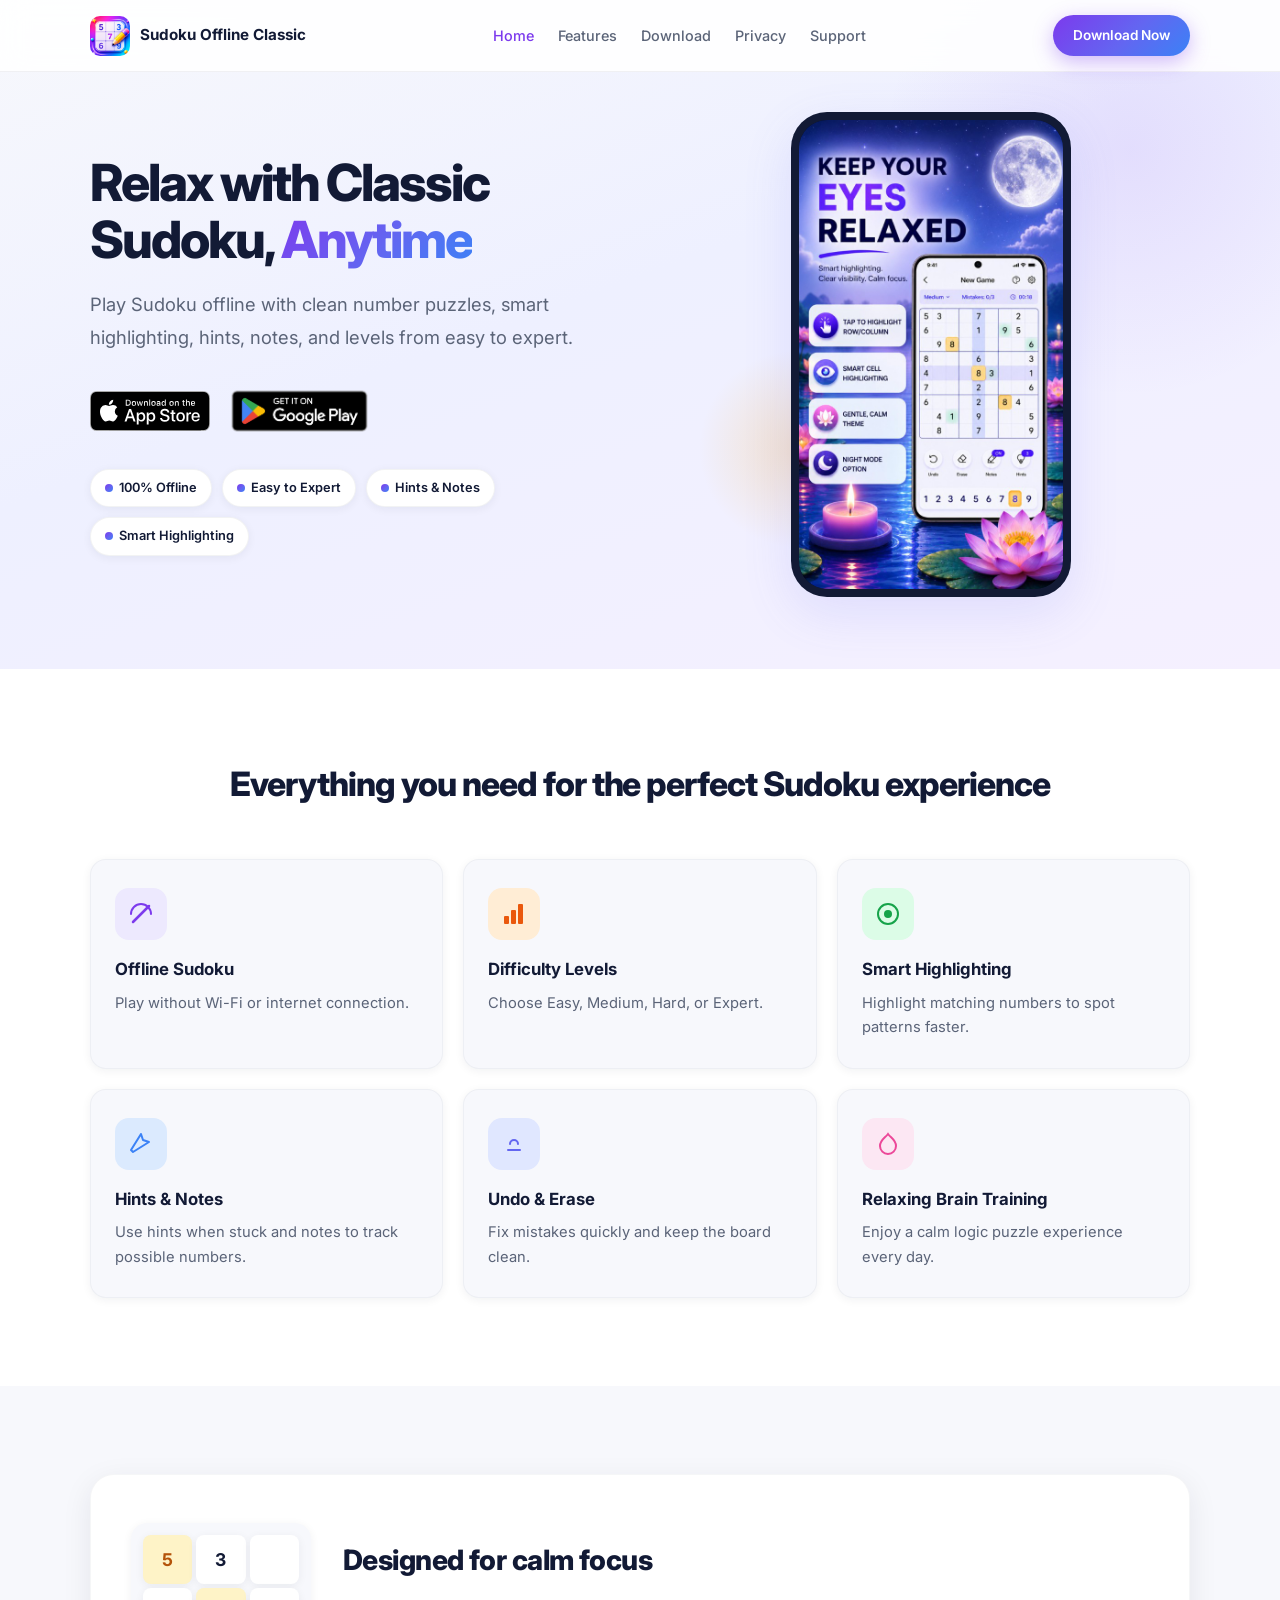
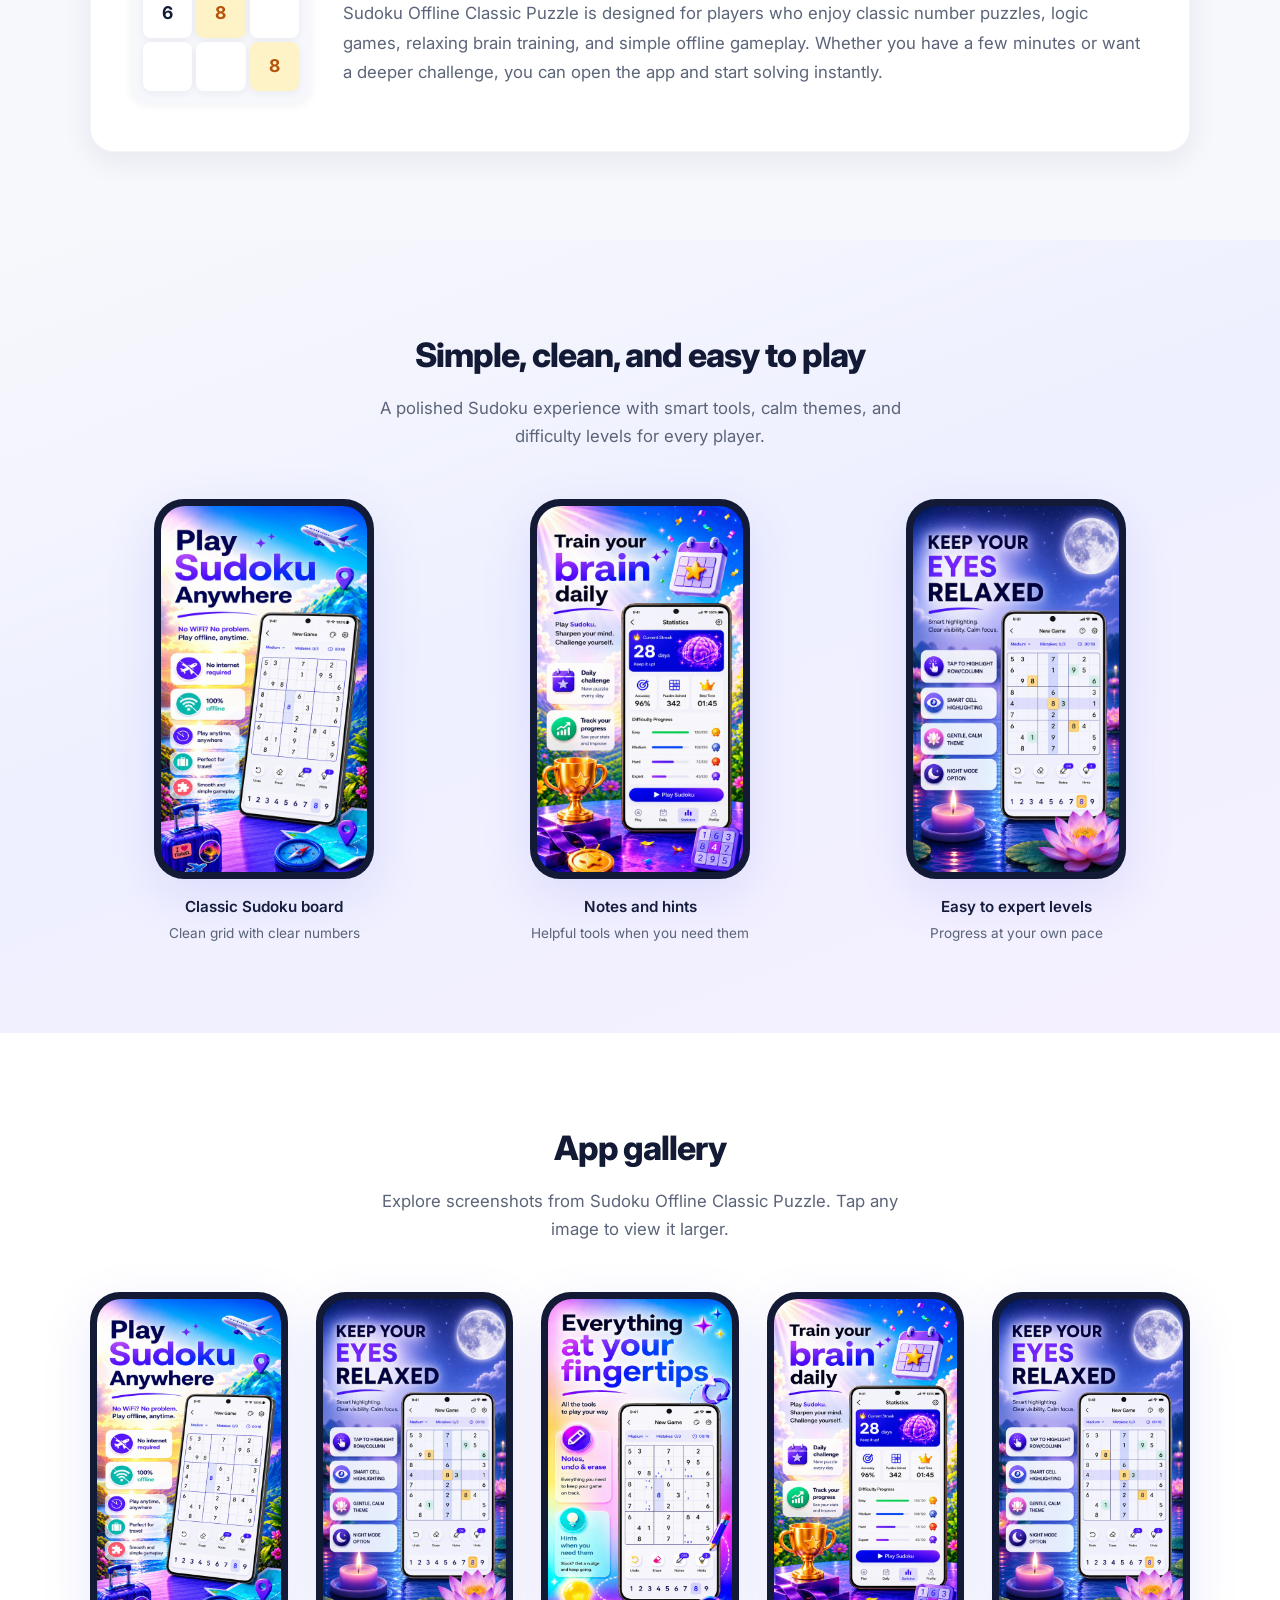
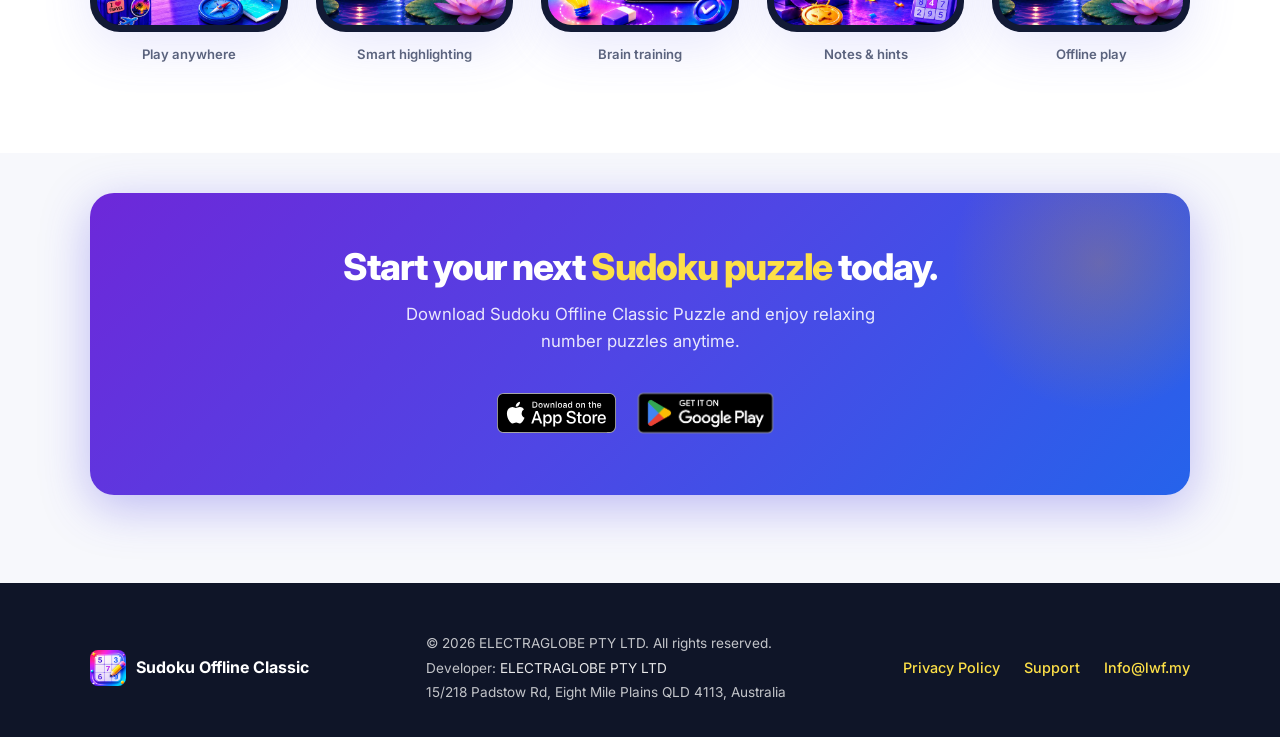
==== index.html @ 404bb479 "Use official store badges and fix screenshot mockup fit Co-authored-by: Cursor <cursoragent@cursor.c" ====
<!DOCTYPE html>
<html lang="en">
<head>
  <meta charset="UTF-8">
  <meta name="viewport" content="width=device-width, initial-scale=1.0">
  <title>Sudoku Offline Classic Puzzle - Play Sudoku Anytime</title>
  <meta name="description" content="Play Sudoku offline anywhere with classic number puzzles, smart highlighting, hints, notes, undo, erase, and difficulty levels from easy to expert.">
  <meta name="keywords" content="sudoku, sudoku offline, sudoku puzzle, classic sudoku, number puzzle, logic game, brain training, offline game, sudoku app">
  <meta name="author" content="ELECTRAGLOBE PTY LTD">
  <meta name="robots" content="index, follow">
  <link rel="canonical" href="https://sudoku-offline-game.pages.dev/">

  <meta property="og:type" content="website">
  <meta property="og:title" content="Sudoku Offline Classic Puzzle">
  <meta property="og:description" content="Play classic Sudoku offline anytime with smart highlighting, hints, notes, and easy to expert difficulty levels.">
  <meta property="og:url" content="https://sudoku-offline-game.pages.dev">
  <meta property="og:image" content="https://sudoku-offline-game.pages.dev/assets/og-image.png">
  <meta property="og:site_name" content="Sudoku Offline Classic Puzzle">

  <meta name="twitter:card" content="summary_large_image">
  <meta name="twitter:title" content="Sudoku Offline Classic Puzzle">
  <meta name="twitter:description" content="Play classic Sudoku offline anytime with smart highlighting, hints, notes, and easy to expert difficulty levels.">
  <meta name="twitter:image" content="https://sudoku-offline-game.pages.dev/assets/og-image.png">

  <link rel="icon" type="image/png" sizes="32x32" href="assets/favicon-32.png">
  <link rel="apple-touch-icon" href="assets/apple-touch-icon.png">
  <link rel="preconnect" href="https://fonts.googleapis.com">
  <link rel="preconnect" href="https://fonts.gstatic.com" crossorigin>
  <link href="https://fonts.googleapis.com/css2?family=Inter:wght@400;500;600;700;800&display=swap" rel="stylesheet">
  <link rel="stylesheet" href="styles.css">
</head>
<body>

  <header class="header" id="top">
    <div class="container header__inner">
      <a href="index.html" class="logo" aria-label="Sudoku Offline Classic Puzzle home">
        <img src="assets/logo.png" alt="Sudoku Offline Classic Puzzle logo" class="logo__img" width="40" height="40">
        <span class="logo__text">Sudoku Offline Classic</span>
      </a>

      <button class="nav-toggle" id="navToggle" aria-label="Toggle navigation" aria-expanded="false">
        <span></span><span></span><span></span>
      </button>

      <nav class="nav" id="mainNav" aria-label="Main navigation">
        <a href="index.html" class="nav__link nav__link--active">Home</a>
        <a href="#features" class="nav__link">Features</a>
        <a href="#download" class="nav__link">Download</a>
        <a href="privacy.html" class="nav__link">Privacy</a>
        <a href="support.html" class="nav__link">Support</a>
      </nav>

      <a href="#download" class="btn btn--gradient btn--sm header__cta">Download Now</a>
    </div>
  </header>

  <main>

    <section class="hero" aria-labelledby="hero-heading">
      <div class="container hero__grid">
        <div class="hero__content">
          <h1 id="hero-heading" class="hero__title">
            Relax with Classic Sudoku, <span class="gradient-text">Anytime</span>
          </h1>
          <p class="hero__subtitle">
            Play Sudoku offline with clean number puzzles, smart highlighting, hints, notes, and levels from easy to expert.
          </p>

          <div class="store-buttons">
            <a href="https://apps.apple.com/app/sudoku-puzzle-offline-classic/id6782259803" class="store-btn store-btn--apple" target="_blank" rel="noopener noreferrer" aria-label="Download on the App Store">
              <img src="assets/app-store-badge.svg" alt="Download on the App Store" width="120" height="40">
            </a>
            <a href="https://play.google.com/store/apps/details?id=com.sudoku.offline.puzzle&hl=en" class="store-btn store-btn--google" target="_blank" rel="noopener noreferrer" aria-label="Get it on Google Play">
              <img src="assets/google-play-badge.png" alt="Get it on Google Play" width="155" height="60">
            </a>
          </div>

          <div class="chips">
            <span class="chip"><span class="chip__dot"></span>100% Offline</span>
            <span class="chip"><span class="chip__dot"></span>Easy to Expert</span>
            <span class="chip"><span class="chip__dot"></span>Hints &amp; Notes</span>
            <span class="chip"><span class="chip__dot"></span>Smart Highlighting</span>
          </div>
        </div>

        <div class="hero__visual">
          <div class="hero__glow" aria-hidden="true"></div>
          <div class="phone-frame">
            <div class="phone-frame__screen">
              <img src="assets/screenshot-2.png" alt="Sudoku Offline Classic Puzzle gameplay with smart highlighting" width="280" height="607">
            </div>
          </div>
        </div>
      </div>
    </section>

    <section class="features" id="features" aria-labelledby="features-heading">
      <div class="container">
        <h2 id="features-heading" class="section-title">Everything you need for the perfect Sudoku experience</h2>

        <div class="features__grid">
          <article class="feature-card">
            <div class="feature-card__icon feature-card__icon--purple" aria-hidden="true">
              <svg width="28" height="28" viewBox="0 0 28 28" fill="none"><path d="M4 14c0-5.523 4.477-10 10-10s10 4.477 10 10" stroke="currentColor" stroke-width="2" stroke-linecap="round"/><line x1="6" y1="22" x2="22" y2="6" stroke="currentColor" stroke-width="2.5" stroke-linecap="round"/></svg>
            </div>
            <h3 class="feature-card__title">Offline Sudoku</h3>
            <p class="feature-card__text">Play without Wi-Fi or internet connection.</p>
          </article>

          <article class="feature-card">
            <div class="feature-card__icon feature-card__icon--orange" aria-hidden="true">
              <svg width="28" height="28" viewBox="0 0 28 28" fill="none"><rect x="4" y="16" width="5" height="8" rx="1" fill="currentColor"/><rect x="11" y="10" width="5" height="14" rx="1" fill="currentColor"/><rect x="18" y="4" width="5" height="20" rx="1" fill="currentColor"/></svg>
            </div>
            <h3 class="feature-card__title">Difficulty Levels</h3>
            <p class="feature-card__text">Choose Easy, Medium, Hard, or Expert.</p>
          </article>

          <article class="feature-card">
            <div class="feature-card__icon feature-card__icon--green" aria-hidden="true">
              <svg width="28" height="28" viewBox="0 0 28 28" fill="none"><circle cx="14" cy="14" r="10" stroke="currentColor" stroke-width="2"/><circle cx="14" cy="14" r="4" fill="currentColor"/></svg>
            </div>
            <h3 class="feature-card__title">Smart Highlighting</h3>
            <p class="feature-card__text">Highlight matching numbers to spot patterns faster.</p>
          </article>

          <article class="feature-card">
            <div class="feature-card__icon feature-card__icon--blue" aria-hidden="true">
              <svg width="28" height="28" viewBox="0 0 28 28" fill="none"><path d="M6 22l16-10-6-2-2-6-10 16z" stroke="currentColor" stroke-width="2" stroke-linejoin="round"/></svg>
            </div>
            <h3 class="feature-card__title">Hints &amp; Notes</h3>
            <p class="feature-card__text">Use hints when stuck and notes to track possible numbers.</p>
          </article>

          <article class="feature-card">
            <div class="feature-card__icon feature-card__icon--indigo" aria-hidden="true">
              <svg width="28" height="28" viewBox="0 0 28 28" fill="none"><path d="M10 14a4 4 0 018 0" stroke="currentColor" stroke-width="2" stroke-linecap="round"/><path d="M8 20h12" stroke="currentColor" stroke-width="2" stroke-linecap="round"/></svg>
            </div>
            <h3 class="feature-card__title">Undo &amp; Erase</h3>
            <p class="feature-card__text">Fix mistakes quickly and keep the board clean.</p>
          </article>

          <article class="feature-card">
            <div class="feature-card__icon feature-card__icon--pink" aria-hidden="true">
              <svg width="28" height="28" viewBox="0 0 28 28" fill="none"><path d="M14 4c-3 4-8 6-8 12a8 8 0 0016 0c0-6-5-8-8-12z" stroke="currentColor" stroke-width="2"/></svg>
            </div>
            <h3 class="feature-card__title">Relaxing Brain Training</h3>
            <p class="feature-card__text">Enjoy a calm logic puzzle experience every day.</p>
          </article>
        </div>
      </div>
    </section>

    <section class="experience" aria-labelledby="experience-heading">
      <div class="container">
        <div class="experience__card">
          <div class="experience__visual" aria-hidden="true">
            <div class="experience__board">
              <div class="mini-sudoku">
                <span class="hl">5</span><span>3</span><span></span>
                <span>6</span><span class="hl">8</span><span></span>
                <span></span><span></span><span class="hl">8</span>
              </div>
            </div>
          </div>
          <div>
            <h2 id="experience-heading" class="experience__title">Designed for calm focus</h2>
            <p class="experience__text">
              Sudoku Offline Classic Puzzle is designed for players who enjoy classic number puzzles, logic games, relaxing brain training, and simple offline gameplay. Whether you have a few minutes or want a deeper challenge, you can open the app and start solving instantly.
            </p>
          </div>
        </div>
      </div>
    </section>

    <section class="preview" id="preview" aria-labelledby="preview-heading">
      <div class="container">
        <h2 id="preview-heading" class="section-title">Simple, clean, and easy to play</h2>
        <p class="section-subtitle">A polished Sudoku experience with smart tools, calm themes, and difficulty levels for every player.</p>

        <div class="preview__grid">
          <div class="preview-item">
            <div class="phone-frame phone-frame--gallery">
              <div class="phone-frame__screen">
                <img src="assets/screenshot-1.png" alt="Classic Sudoku board gameplay" loading="lazy" width="240" height="520">
              </div>
            </div>
            <p class="preview-item__caption">Classic Sudoku board</p>
            <p class="preview-item__sub">Clean grid with clear numbers</p>
          </div>

          <div class="preview-item">
            <div class="phone-frame phone-frame--gallery">
              <div class="phone-frame__screen">
                <img src="assets/screenshot-4.png" alt="Notes and hints in Sudoku" loading="lazy" width="240" height="520">
              </div>
            </div>
            <p class="preview-item__caption">Notes and hints</p>
            <p class="preview-item__sub">Helpful tools when you need them</p>
          </div>

          <div class="preview-item">
            <div class="phone-frame phone-frame--gallery">
              <div class="phone-frame__screen">
                <img src="assets/screenshot-5.png" alt="Easy to expert difficulty levels" loading="lazy" width="240" height="520">
              </div>
            </div>
            <p class="preview-item__caption">Easy to expert levels</p>
            <p class="preview-item__sub">Progress at your own pace</p>
          </div>
        </div>
      </div>
    </section>

    <section class="gallery" id="gallery" aria-labelledby="gallery-heading">
      <div class="container">
        <h2 id="gallery-heading" class="section-title">App gallery</h2>
        <p class="section-subtitle">Explore screenshots from Sudoku Offline Classic Puzzle. Tap any image to view it larger.</p>

        <div class="gallery__grid">
          <figure class="gallery__item">
            <div class="phone-frame phone-frame--gallery" data-lightbox="assets/screenshot-1.png" data-alt="Play Sudoku anywhere offline" role="button" tabindex="0" aria-label="View screenshot: Play anywhere">
              <div class="phone-frame__screen">
                <img src="assets/screenshot-1.png" alt="Play Sudoku anywhere offline" loading="lazy" width="240" height="520">
              </div>
            </div>
            <figcaption>Play anywhere</figcaption>
          </figure>

          <figure class="gallery__item">
            <div class="phone-frame phone-frame--gallery" data-lightbox="assets/screenshot-2.png" data-alt="Smart highlighting for calm focus" role="button" tabindex="0" aria-label="View screenshot: Smart highlighting">
              <div class="phone-frame__screen">
                <img src="assets/screenshot-2.png" alt="Smart highlighting for calm focus" loading="lazy" width="240" height="520">
              </div>
            </div>
            <figcaption>Smart highlighting</figcaption>
          </figure>

          <figure class="gallery__item">
            <div class="phone-frame phone-frame--gallery" data-lightbox="assets/screenshot-3.png" data-alt="Train your brain daily" role="button" tabindex="0" aria-label="View screenshot: Brain training">
              <div class="phone-frame__screen">
                <img src="assets/screenshot-3.png" alt="Train your brain daily" loading="lazy" width="240" height="520">
              </div>
            </div>
            <figcaption>Brain training</figcaption>
          </figure>

          <figure class="gallery__item">
            <div class="phone-frame phone-frame--gallery" data-lightbox="assets/screenshot-4.png" data-alt="Notes, undo and hints" role="button" tabindex="0" aria-label="View screenshot: Notes and hints">
              <div class="phone-frame__screen">
                <img src="assets/screenshot-4.png" alt="Notes, undo and hints" loading="lazy" width="240" height="520">
              </div>
            </div>
            <figcaption>Notes &amp; hints</figcaption>
          </figure>

          <figure class="gallery__item">
            <div class="phone-frame phone-frame--gallery" data-lightbox="assets/screenshot-5.png" data-alt="Offline Sudoku gameplay" role="button" tabindex="0" aria-label="View screenshot: Offline play">
              <div class="phone-frame__screen">
                <img src="assets/screenshot-5.png" alt="Offline Sudoku gameplay" loading="lazy" width="240" height="520">
              </div>
            </div>
            <figcaption>Offline play</figcaption>
          </figure>
        </div>
      </div>
    </section>

    <section class="cta" id="download" aria-labelledby="cta-heading">
      <div class="container">
        <div class="cta__banner">
          <h2 id="cta-heading" class="cta__title">
            Start your next <span class="cta__highlight">Sudoku puzzle</span> today.
          </h2>
          <p class="cta__subtitle">Download Sudoku Offline Classic Puzzle and enjoy relaxing number puzzles anytime.</p>
          <div class="store-buttons store-buttons--center">
            <a href="https://apps.apple.com/app/sudoku-puzzle-offline-classic/id6782259803" class="store-btn store-btn--apple" target="_blank" rel="noopener noreferrer" aria-label="Download on the App Store">
              <img src="assets/app-store-badge.svg" alt="Download on the App Store" width="120" height="40">
            </a>
            <a href="https://play.google.com/store/apps/details?id=com.sudoku.offline.puzzle&hl=en" class="store-btn store-btn--google" target="_blank" rel="noopener noreferrer" aria-label="Get it on Google Play">
              <img src="assets/google-play-badge.png" alt="Get it on Google Play" width="155" height="60">
            </a>
          </div>
        </div>
      </div>
    </section>

  </main>

  <footer class="footer">
    <div class="container footer__inner">
      <div class="footer__brand">
        <img src="assets/logo.png" alt="" width="36" height="36">
        <span>Sudoku Offline Classic</span>
      </div>
      <div class="footer__info">
        <p>&copy; 2026 ELECTRAGLOBE PTY LTD. All rights reserved.</p>
        <p>Developer: <a href="https://electraglobe.com/" target="_blank" rel="noopener noreferrer">ELECTRAGLOBE PTY LTD</a></p>
        <p>15/218 Padstow Rd, Eight Mile Plains QLD 4113, Australia</p>
      </div>
      <div class="footer__links">
        <a href="privacy.html">Privacy Policy</a>
        <a href="support.html">Support</a>
        <a href="mailto:Info@lwf.my">Info@lwf.my</a>
      </div>
    </div>
  </footer>

  <div class="lightbox" id="lightbox" role="dialog" aria-modal="true" aria-label="Screenshot preview">
    <button class="lightbox__close" id="lightboxClose" aria-label="Close preview">&times;</button>
    <img class="lightbox__img" id="lightboxImg" src="" alt="">
  </div>

  <script src="script.js"></script>
</body>
</html>
---- styles.css ----
/* Sudoku Offline Classic — Official Website */

:root {
  --bg: #f7f8fc;
  --bg-soft: linear-gradient(160deg, #f7f8fc 0%, #eef0ff 45%, #f5f0ff 100%);
  --card: #ffffff;
  --text: #121a35;
  --text-muted: #5b6478;
  --purple: #7c3aed;
  --indigo: #6366f1;
  --blue: #3b82f6;
  --pink: #ec4899;
  --highlight: #f59e0b;
  --highlight-soft: #fef3c7;
  --gradient: linear-gradient(135deg, #7c3aed 0%, #6366f1 55%, #3b82f6 100%);
  --gradient-cta: linear-gradient(135deg, #6d28d9 0%, #4f46e5 50%, #2563eb 100%);
  --shadow-sm: 0 2px 10px rgba(18, 26, 53, 0.06);
  --shadow-md: 0 8px 30px rgba(18, 26, 53, 0.08);
  --shadow-lg: 0 16px 50px rgba(99, 102, 241, 0.14);
  --radius: 16px;
  --radius-lg: 24px;
  --header-h: 72px;
  --font: 'Inter', -apple-system, BlinkMacSystemFont, 'Segoe UI', Roboto, sans-serif;
  --ease: 0.25s ease;
}

*, *::before, *::after { box-sizing: border-box; margin: 0; padding: 0; }

html { scroll-behavior: smooth; -webkit-text-size-adjust: 100%; }

body {
  font-family: var(--font);
  font-size: 16px;
  line-height: 1.6;
  color: var(--text);
  background: var(--bg);
  overflow-x: hidden;
}

img { max-width: 100%; height: auto; display: block; }
a { color: inherit; text-decoration: none; }

.container {
  width: 100%;
  max-width: 1140px;
  margin: 0 auto;
  padding: 0 20px;
}

/* Utilities */
.gradient-text {
  background: var(--gradient);
  -webkit-background-clip: text;
  -webkit-text-fill-color: transparent;
  background-clip: text;
}

.section-title {
  font-size: clamp(1.5rem, 4vw, 2.1rem);
  font-weight: 800;
  text-align: center;
  letter-spacing: -0.03em;
  margin-bottom: 12px;
}

.section-subtitle {
  text-align: center;
  color: var(--text-muted);
  max-width: 560px;
  margin: 0 auto 48px;
  font-size: 1.05rem;
  line-height: 1.7;
}

/* Buttons */
.btn {
  display: inline-flex;
  align-items: center;
  justify-content: center;
  gap: 8px;
  font-family: var(--font);
  font-weight: 600;
  font-size: 0.95rem;
  border: none;
  border-radius: 50px;
  cursor: pointer;
  transition: transform var(--ease), box-shadow var(--ease), opacity var(--ease);
}

.btn--gradient {
  background: var(--gradient);
  color: #fff;
  padding: 14px 28px;
  box-shadow: 0 6px 20px rgba(124, 58, 237, 0.35);
}

.btn--gradient:hover {
  transform: translateY(-2px);
  box-shadow: 0 10px 28px rgba(124, 58, 237, 0.45);
}

.btn--outline {
  background: var(--card);
  color: var(--purple);
  padding: 14px 28px;
  border: 2px solid rgba(124, 58, 237, 0.2);
  box-shadow: var(--shadow-sm);
}

.btn--outline:hover {
  border-color: var(--purple);
  transform: translateY(-2px);
}

.btn--sm { padding: 10px 20px; font-size: 0.85rem; }

/* Store buttons */
.store-buttons {
  display: flex;
  flex-wrap: wrap;
  align-items: center;
  gap: 12px;
  margin-top: 28px;
}

.store-buttons--center { justify-content: center; }

.store-btn {
  display: inline-block;
  transition: transform var(--ease), opacity var(--ease);
  line-height: 0;
}

.store-btn:hover { transform: translateY(-2px); opacity: 0.92; }

.store-btn--apple img { height: 40px; width: auto; }
.store-btn--google img { height: 60px; width: auto; }

/* Header */
.header {
  position: fixed;
  top: 0; left: 0; right: 0;
  z-index: 200;
  height: var(--header-h);
  background: rgba(255, 255, 255, 0.88);
  backdrop-filter: blur(14px);
  -webkit-backdrop-filter: blur(14px);
  border-bottom: 1px solid rgba(18, 26, 53, 0.06);
  transition: box-shadow var(--ease);
}

.header--scrolled { box-shadow: var(--shadow-sm); }

.header__inner {
  display: flex;
  align-items: center;
  justify-content: space-between;
  height: 100%;
  gap: 16px;
}

.logo {
  display: flex;
  align-items: center;
  gap: 10px;
  font-weight: 700;
  font-size: 0.95rem;
  color: var(--text);
  flex-shrink: 0;
}

.logo__img {
  width: 40px;
  height: 40px;
  border-radius: 10px;
  object-fit: cover;
}

.logo__text { display: none; }

.nav-toggle {
  display: flex;
  flex-direction: column;
  justify-content: center;
  gap: 5px;
  width: 42px;
  height: 42px;
  background: none;
  border: none;
  cursor: pointer;
  padding: 8px;
  border-radius: 10px;
}

.nav-toggle:hover { background: rgba(124, 58, 237, 0.08); }

.nav-toggle span {
  display: block;
  width: 22px;
  height: 2px;
  background: var(--text);
  border-radius: 2px;
  transition: transform var(--ease), opacity var(--ease);
}

.nav-toggle[aria-expanded="true"] span:nth-child(1) { transform: translateY(7px) rotate(45deg); }
.nav-toggle[aria-expanded="true"] span:nth-child(2) { opacity: 0; }
.nav-toggle[aria-expanded="true"] span:nth-child(3) { transform: translateY(-7px) rotate(-45deg); }

.nav {
  display: none;
  align-items: center;
  gap: 24px;
}

.nav__link {
  font-size: 0.9rem;
  font-weight: 500;
  color: var(--text-muted);
  transition: color var(--ease);
}

.nav__link:hover,
.nav__link--active { color: var(--purple); }

.header__cta { display: none; }

.nav--open {
  display: flex;
  flex-direction: column;
  position: absolute;
  top: var(--header-h);
  left: 0; right: 0;
  background: var(--card);
  padding: 20px;
  gap: 14px;
  box-shadow: var(--shadow-md);
  border-bottom: 1px solid rgba(18, 26, 53, 0.06);
}

/* Hero */
.hero {
  padding: calc(var(--header-h) + 40px) 0 72px;
  background: var(--bg-soft);
  position: relative;
  overflow: hidden;
}

.hero::before {
  content: '';
  position: absolute;
  width: 500px;
  height: 500px;
  border-radius: 50%;
  background: radial-gradient(circle, rgba(124, 58, 237, 0.1) 0%, transparent 70%);
  top: -100px;
  right: -100px;
  pointer-events: none;
}

.hero__grid {
  display: grid;
  grid-template-columns: 1fr;
  gap: 48px;
  align-items: center;
  position: relative;
  z-index: 1;
}

.hero__title {
  font-size: clamp(2rem, 6vw, 3.2rem);
  font-weight: 800;
  line-height: 1.12;
  letter-spacing: -0.04em;
  margin-bottom: 20px;
}

.hero__subtitle {
  font-size: clamp(1rem, 2.5vw, 1.15rem);
  color: var(--text-muted);
  max-width: 500px;
  line-height: 1.75;
}

.chips {
  display: flex;
  flex-wrap: wrap;
  gap: 10px;
  margin-top: 28px;
}

.chip {
  display: inline-flex;
  align-items: center;
  gap: 6px;
  background: var(--card);
  padding: 8px 14px;
  border-radius: 50px;
  font-size: 0.8rem;
  font-weight: 600;
  color: var(--text);
  box-shadow: var(--shadow-sm);
  border: 1px solid rgba(18, 26, 53, 0.05);
}

.chip__dot {
  width: 8px;
  height: 8px;
  border-radius: 50%;
  background: var(--gradient);
}

/* Phone frame */
.hero__visual {
  display: flex;
  justify-content: center;
  position: relative;
}

.phone-frame {
  position: relative;
  width: min(280px, 78vw);
  background: #121a35;
  border-radius: 36px;
  padding: 8px;
  box-shadow: var(--shadow-lg), 0 0 0 1px rgba(255, 255, 255, 0.08);
}

.phone-frame__screen {
  border-radius: 28px;
  overflow: hidden;
  background: #0a0e1a;
  aspect-ratio: 9 / 16;
  display: flex;
  align-items: center;
  justify-content: center;
}

.phone-frame__screen img {
  width: 100%;
  height: 100%;
  object-fit: contain;
  object-position: center center;
  display: block;
}

.phone-frame--gallery {
  width: 100%;
  max-width: 220px;
  margin: 0 auto;
  padding: 7px;
  border-radius: 30px;
}

.phone-frame--gallery .phone-frame__screen {
  border-radius: 24px;
}

.hero__glow {
  position: absolute;
  width: 200px;
  height: 200px;
  border-radius: 50%;
  background: radial-gradient(circle, rgba(245, 158, 11, 0.2), transparent 70%);
  bottom: 10%;
  left: 5%;
  pointer-events: none;
}

/* Features */
.features {
  padding: 88px 0;
  background: var(--card);
}

.features__grid {
  display: grid;
  grid-template-columns: 1fr;
  gap: 20px;
  margin-top: 48px;
}

.feature-card {
  background: var(--bg);
  border-radius: var(--radius);
  padding: 28px 24px;
  box-shadow: var(--shadow-sm);
  border: 1px solid rgba(18, 26, 53, 0.04);
  transition: transform var(--ease), box-shadow var(--ease);
}

.feature-card:hover {
  transform: translateY(-4px);
  box-shadow: var(--shadow-md);
}

.feature-card__icon {
  width: 52px;
  height: 52px;
  border-radius: 14px;
  display: flex;
  align-items: center;
  justify-content: center;
  margin-bottom: 16px;
}

.feature-card__icon--purple { background: #ede9fe; color: var(--purple); }
.feature-card__icon--orange { background: #ffedd5; color: #ea580c; }
.feature-card__icon--green { background: #dcfce7; color: #16a34a; }
.feature-card__icon--blue { background: #dbeafe; color: var(--blue); }
.feature-card__icon--indigo { background: #e0e7ff; color: var(--indigo); }
.feature-card__icon--pink { background: #fce7f3; color: var(--pink); }

.feature-card__title {
  font-size: 1.05rem;
  font-weight: 700;
  margin-bottom: 8px;
}

.feature-card__text {
  font-size: 0.92rem;
  color: var(--text-muted);
  line-height: 1.65;
}

/* Experience */
.experience {
  padding: 88px 0;
}

.experience__card {
  display: grid;
  grid-template-columns: 1fr;
  gap: 32px;
  align-items: center;
  background: var(--card);
  border-radius: var(--radius-lg);
  padding: 36px 28px;
  box-shadow: var(--shadow-md);
  border: 1px solid rgba(18, 26, 53, 0.04);
}

.experience__visual {
  display: flex;
  justify-content: center;
}

.experience__board {
  width: 180px;
  padding: 12px;
  background: var(--bg);
  border-radius: var(--radius);
  box-shadow: var(--shadow-sm);
}

.mini-sudoku {
  display: grid;
  grid-template-columns: repeat(3, 1fr);
  gap: 4px;
}

.mini-sudoku span {
  aspect-ratio: 1;
  display: flex;
  align-items: center;
  justify-content: center;
  background: var(--card);
  border-radius: 8px;
  font-weight: 700;
  font-size: 1.1rem;
  box-shadow: var(--shadow-sm);
}

.mini-sudoku span.hl {
  background: var(--highlight-soft);
  color: #b45309;
}

.experience__title {
  font-size: clamp(1.3rem, 3.5vw, 1.75rem);
  font-weight: 800;
  margin-bottom: 16px;
  letter-spacing: -0.02em;
}

.experience__text {
  color: var(--text-muted);
  font-size: 1.05rem;
  line-height: 1.75;
}

/* Preview */
.preview {
  padding: 88px 0;
  background: var(--bg-soft);
}

.preview__grid {
  display: grid;
  grid-template-columns: 1fr;
  gap: 28px;
}

.preview-item {
  text-align: center;
}

.preview-item__caption {
  margin-top: 16px;
  font-weight: 600;
  font-size: 0.95rem;
  color: var(--text);
}

.preview-item__sub {
  font-size: 0.85rem;
  color: var(--text-muted);
  margin-top: 4px;
}

/* Gallery */
.gallery {
  padding: 88px 0;
  background: var(--card);
}

.gallery__grid {
  display: grid;
  grid-template-columns: repeat(2, 1fr);
  gap: 20px;
}

.gallery__item {
  cursor: pointer;
  transition: transform var(--ease);
}

.gallery__item:hover { transform: translateY(-4px); }

.gallery__item figcaption {
  margin-top: 12px;
  font-size: 0.82rem;
  font-weight: 600;
  color: var(--text-muted);
  text-align: center;
}

/* CTA */
.cta {
  padding: 40px 0 88px;
}

.cta__banner {
  background: var(--gradient-cta);
  border-radius: var(--radius-lg);
  padding: 52px 28px;
  text-align: center;
  position: relative;
  overflow: hidden;
  box-shadow: 0 12px 48px rgba(79, 70, 229, 0.35);
}

.cta__banner::before {
  content: '';
  position: absolute;
  width: 300px;
  height: 300px;
  border-radius: 50%;
  background: radial-gradient(circle, rgba(245, 158, 11, 0.25), transparent 70%);
  top: -80px;
  right: -60px;
  pointer-events: none;
}

.cta__title {
  font-size: clamp(1.5rem, 4.5vw, 2.3rem);
  font-weight: 800;
  color: #fff;
  letter-spacing: -0.03em;
  line-height: 1.2;
  position: relative;
}

.cta__highlight { color: #fde047; }

.cta__subtitle {
  color: rgba(255, 255, 255, 0.88);
  font-size: 1.05rem;
  margin-top: 12px;
  max-width: 480px;
  margin-left: auto;
  margin-right: auto;
  position: relative;
}

/* Footer */
.footer {
  background: #0f1528;
  color: rgba(255, 255, 255, 0.75);
  padding: 48px 0 32px;
}

.footer__inner {
  display: flex;
  flex-direction: column;
  gap: 28px;
  text-align: center;
}

.footer__brand {
  display: flex;
  align-items: center;
  justify-content: center;
  gap: 10px;
  font-weight: 700;
  color: #fff;
}

.footer__brand img {
  width: 36px;
  height: 36px;
  border-radius: 8px;
  object-fit: cover;
}

.footer__info p { font-size: 0.85rem; line-height: 1.8; }

.footer__info a {
  color: rgba(255, 255, 255, 0.9);
  transition: color var(--ease);
}

.footer__info a:hover { color: #fde047; }

.footer__links {
  display: flex;
  flex-wrap: wrap;
  justify-content: center;
  gap: 16px 24px;
}

.footer__links a {
  color: #fde047;
  font-size: 0.9rem;
  font-weight: 500;
  transition: opacity var(--ease);
}

.footer__links a:hover { opacity: 0.8; }

/* Subpages */
.page-hero {
  padding: calc(var(--header-h) + 48px) 0 40px;
  background: var(--bg-soft);
  text-align: center;
}

.page-hero__title {
  font-size: clamp(1.8rem, 5vw, 2.5rem);
  font-weight: 800;
  letter-spacing: -0.03em;
  margin-bottom: 8px;
}

.page-hero__meta {
  color: var(--text-muted);
  font-size: 0.95rem;
}

.page-content {
  padding: 48px 0 88px;
}

.content-card {
  background: var(--card);
  border-radius: var(--radius-lg);
  padding: 36px 28px;
  box-shadow: var(--shadow-md);
  border: 1px solid rgba(18, 26, 53, 0.04);
  max-width: 800px;
  margin: 0 auto;
}

.content-card h2 {
  font-size: 1.2rem;
  font-weight: 700;
  margin: 32px 0 12px;
  color: var(--text);
}

.content-card h2:first-child { margin-top: 0; }

.content-card p,
.content-card li {
  color: var(--text-muted);
  font-size: 0.95rem;
  line-height: 1.75;
  margin-bottom: 12px;
}

.content-card ul {
  padding-left: 20px;
  margin-bottom: 16px;
}

.content-card a { color: var(--purple); font-weight: 500; }
.content-card a:hover { text-decoration: underline; }

/* Support page */
.support-grid {
  display: grid;
  grid-template-columns: 1fr;
  gap: 20px;
  margin: 32px 0;
}

.support-topic {
  background: var(--bg);
  border-radius: var(--radius);
  padding: 20px;
  border: 1px solid rgba(18, 26, 53, 0.05);
}

.support-topic h3 {
  font-size: 1rem;
  font-weight: 700;
  margin-bottom: 6px;
}

.support-topic p {
  font-size: 0.9rem;
  color: var(--text-muted);
  margin: 0;
}

.support-actions {
  display: flex;
  flex-wrap: wrap;
  gap: 12px;
  justify-content: center;
  margin-top: 32px;
}

/* Lightbox */
.lightbox {
  display: none;
  position: fixed;
  inset: 0;
  z-index: 500;
  background: rgba(15, 21, 40, 0.92);
  align-items: center;
  justify-content: center;
  padding: 20px;
}

.lightbox--open { display: flex; }

.lightbox__img {
  max-height: 90vh;
  max-width: 100%;
  border-radius: var(--radius);
  box-shadow: var(--shadow-lg);
}

.lightbox__close {
  position: absolute;
  top: 20px;
  right: 20px;
  width: 44px;
  height: 44px;
  border: none;
  border-radius: 50%;
  background: rgba(255, 255, 255, 0.15);
  color: #fff;
  font-size: 1.5rem;
  cursor: pointer;
  display: flex;
  align-items: center;
  justify-content: center;
}

.lightbox__close:hover { background: rgba(255, 255, 255, 0.25); }

/* Responsive */
@media (min-width: 600px) {
  .logo__text { display: inline; }
  .features__grid { grid-template-columns: repeat(2, 1fr); }
  .preview__grid { grid-template-columns: repeat(3, 1fr); }
  .experience__card { grid-template-columns: auto 1fr; padding: 48px 40px; }
  .support-grid { grid-template-columns: repeat(2, 1fr); }
  .footer__inner {
    flex-direction: row;
    justify-content: space-between;
    align-items: center;
    text-align: left;
  }
  .footer__brand { justify-content: flex-start; }
}

@media (min-width: 900px) {
  .nav-toggle { display: none; }
  .nav { display: flex; }
  .header__cta { display: inline-flex; }
  .hero__grid { grid-template-columns: 1fr 1fr; gap: 64px; }
  .features__grid { grid-template-columns: repeat(3, 1fr); }
  .gallery__grid { grid-template-columns: repeat(3, 1fr); gap: 28px; }
  .content-card { padding: 48px 56px; }
}

@media (min-width: 1100px) {
  .gallery__grid { grid-template-columns: repeat(5, 1fr); }
}
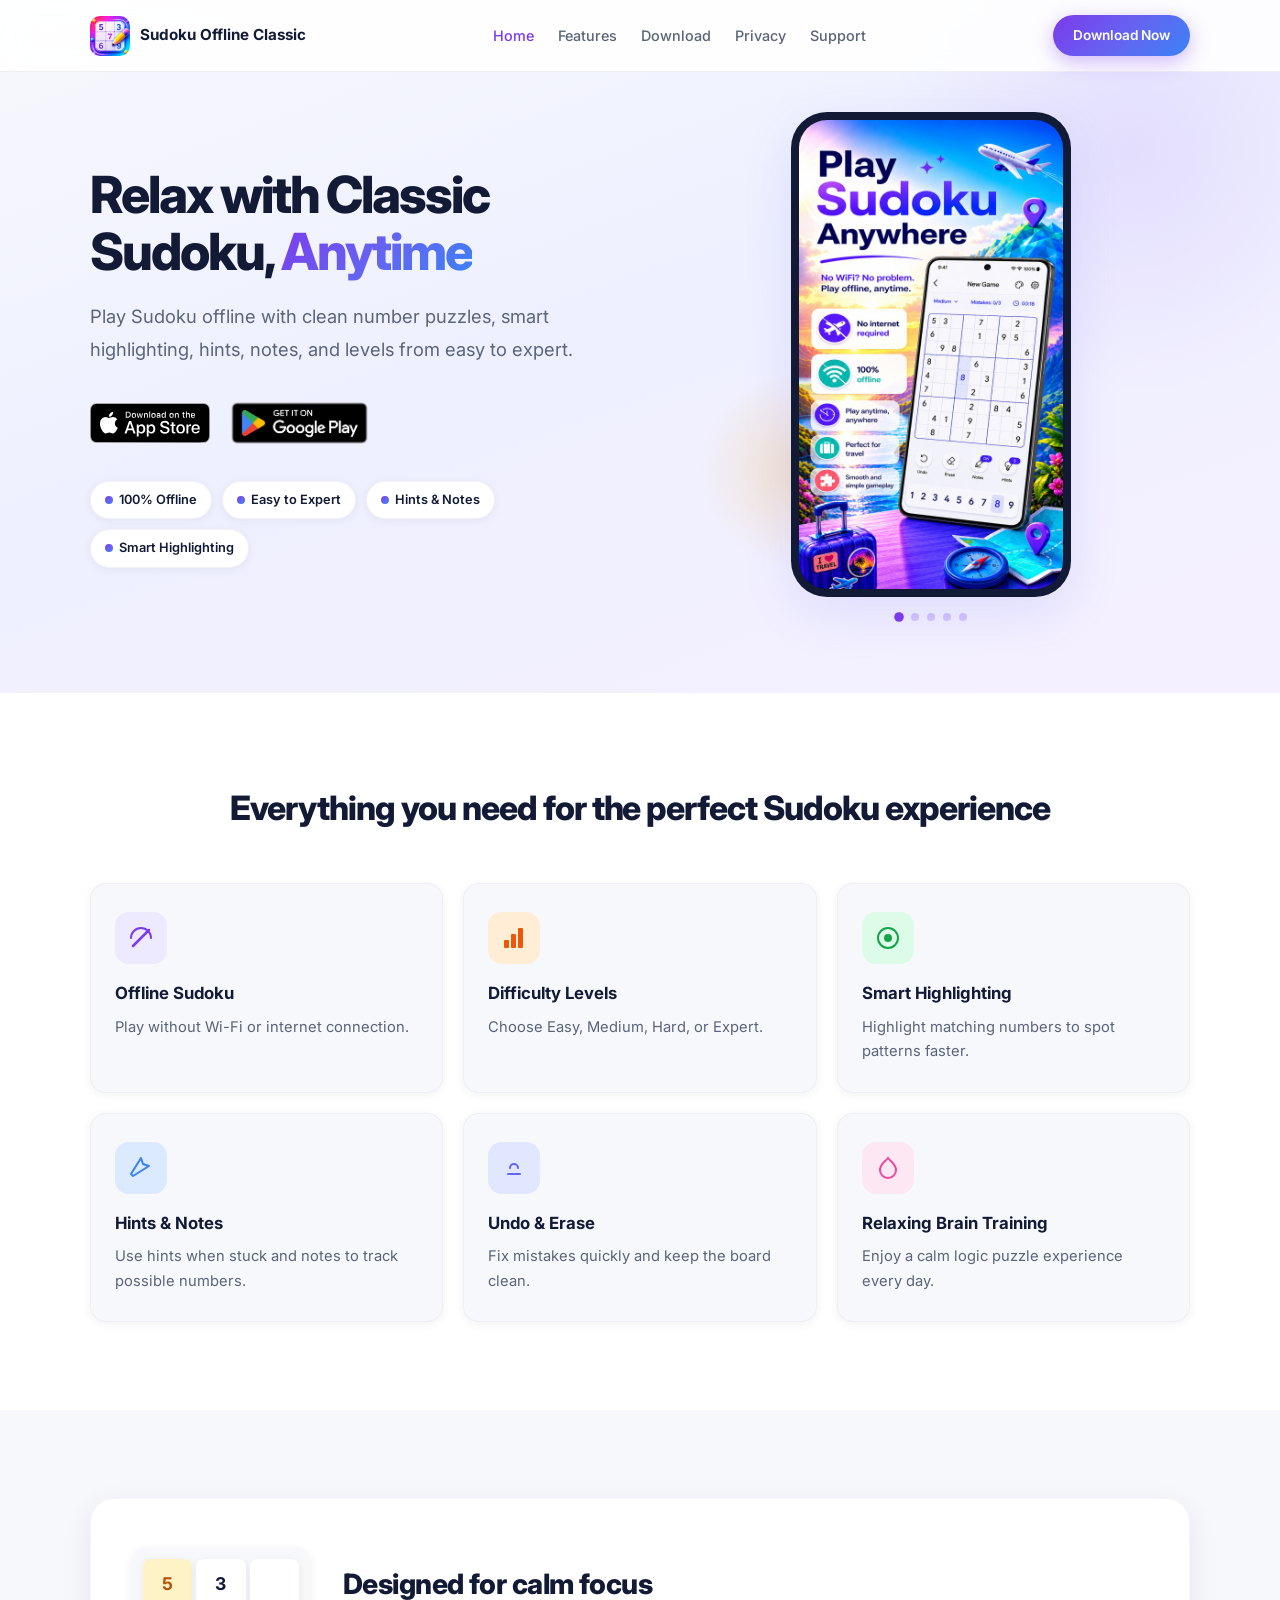
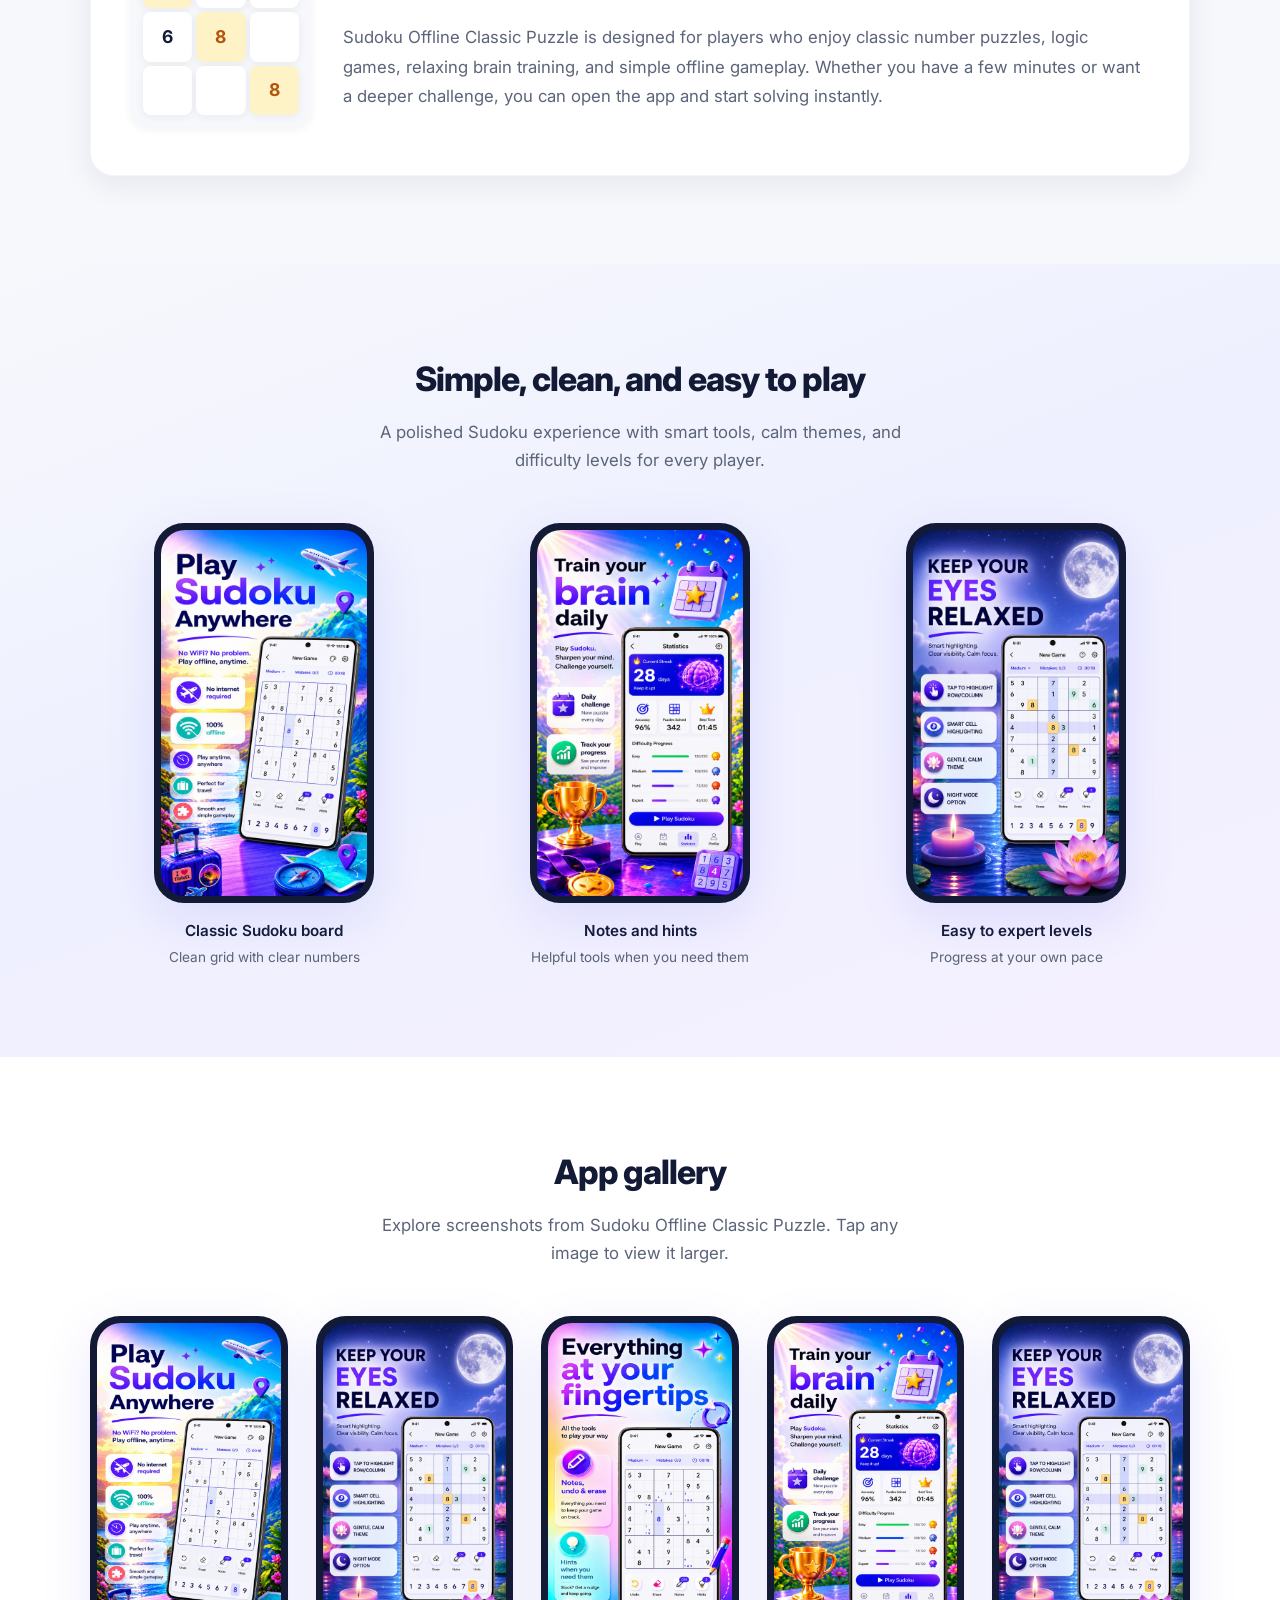
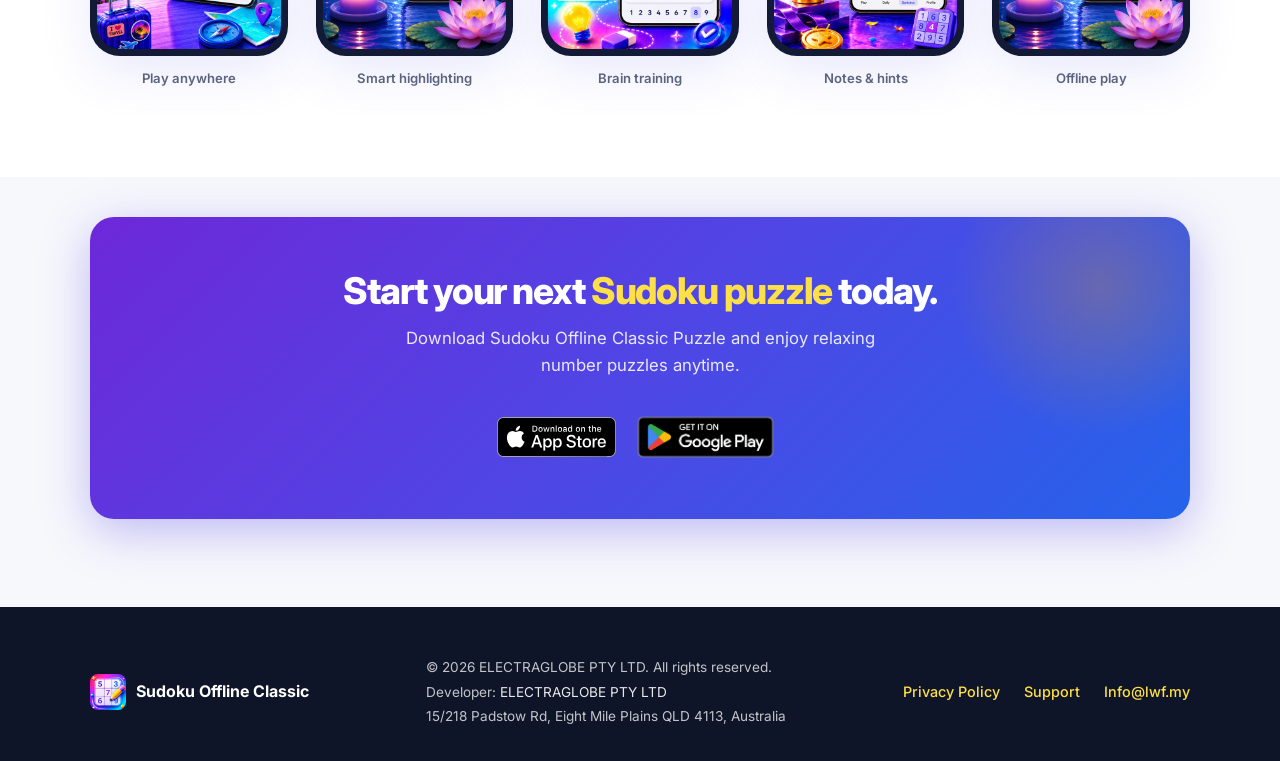
==== commit 3a674b02: "Add auto-swiping screenshot carousel to homepage hero Co-authored-by: Cursor <cursoragent@cursor.com" ====
--- a/index.html
+++ b/index.html
@@ -85,9 +85,32 @@
 
         <div class="hero__visual">
           <div class="hero__glow" aria-hidden="true"></div>
-          <div class="phone-frame">
-            <div class="phone-frame__screen">
-              <img src="assets/screenshot-2.png" alt="Sudoku Offline Classic Puzzle gameplay with smart highlighting" width="280" height="607">
+          <div class="hero-carousel" id="heroCarousel" aria-label="App screenshots">
+            <div class="phone-frame">
+              <div class="phone-frame__screen phone-frame__screen--carousel">
+                <div class="hero-carousel__slide is-active">
+                  <img src="assets/screenshot-1.png" alt="Play Sudoku anywhere offline" width="280" height="498">
+                </div>
+                <div class="hero-carousel__slide">
+                  <img src="assets/screenshot-2.png" alt="Smart highlighting for calm focus" width="280" height="498">
+                </div>
+                <div class="hero-carousel__slide">
+                  <img src="assets/screenshot-3.png" alt="Train your brain daily" width="280" height="498">
+                </div>
+                <div class="hero-carousel__slide">
+                  <img src="assets/screenshot-4.png" alt="Notes, undo and hints" width="280" height="498">
+                </div>
+                <div class="hero-carousel__slide">
+                  <img src="assets/screenshot-5.png" alt="Offline Sudoku gameplay" width="280" height="498">
+                </div>
+              </div>
+            </div>
+            <div class="hero-carousel__dots" role="tablist" aria-label="Screenshot navigation">
+              <button type="button" class="hero-carousel__dot is-active" aria-label="Screenshot 1" aria-selected="true"></button>
+              <button type="button" class="hero-carousel__dot" aria-label="Screenshot 2" aria-selected="false"></button>
+              <button type="button" class="hero-carousel__dot" aria-label="Screenshot 3" aria-selected="false"></button>
+              <button type="button" class="hero-carousel__dot" aria-label="Screenshot 4" aria-selected="false"></button>
+              <button type="button" class="hero-carousel__dot" aria-label="Screenshot 5" aria-selected="false"></button>
             </div>
           </div>
         </div>
--- a/styles.css
+++ b/styles.css
@@ -356,6 +356,71 @@
   border-radius: 24px;
 }
 
+/* Hero screenshot carousel */
+.hero-carousel {
+  display: flex;
+  flex-direction: column;
+  align-items: center;
+  gap: 16px;
+}
+
+.phone-frame__screen--carousel {
+  position: relative;
+}
+
+.hero-carousel__slide {
+  position: absolute;
+  inset: 0;
+  opacity: 0;
+  transition: opacity 0.7s ease-in-out;
+  pointer-events: none;
+}
+
+.hero-carousel__slide.is-active {
+  opacity: 1;
+  pointer-events: auto;
+}
+
+.hero-carousel__slide img {
+  width: 100%;
+  height: 100%;
+  object-fit: contain;
+  object-position: center center;
+  display: block;
+}
+
+.hero-carousel__dots {
+  display: flex;
+  gap: 8px;
+  justify-content: center;
+}
+
+.hero-carousel__dot {
+  width: 8px;
+  height: 8px;
+  border: none;
+  border-radius: 50%;
+  padding: 0;
+  background: rgba(124, 58, 237, 0.25);
+  cursor: pointer;
+  transition: transform var(--ease), background var(--ease);
+}
+
+.hero-carousel__dot.is-active {
+  background: var(--purple);
+  transform: scale(1.2);
+}
+
+.hero-carousel__dot:hover {
+  background: var(--purple-light);
+}
+
+@media (prefers-reduced-motion: reduce) {
+  .hero-carousel__slide {
+    transition: none;
+  }
+}
+
 .hero__glow {
   position: absolute;
   width: 200px;
@@ -810,3 +875,159 @@
 @media (min-width: 1100px) {
   .gallery__grid { grid-template-columns: repeat(5, 1fr); }
 }
+
+/* ============================================
+   Smart download page (Instagram / social link)
+   ============================================ */
+
+.download-page {
+  min-height: 100vh;
+  background: var(--bg-soft);
+}
+
+.download {
+  min-height: 100vh;
+  display: flex;
+  flex-direction: column;
+  align-items: center;
+  justify-content: center;
+  padding: 32px 20px;
+}
+
+.download__card {
+  width: 100%;
+  max-width: 420px;
+  background: var(--card);
+  border-radius: var(--radius-lg);
+  padding: 40px 28px 32px;
+  text-align: center;
+  box-shadow: var(--shadow-lg);
+  border: 1px solid rgba(18, 26, 53, 0.05);
+}
+
+.download__logo {
+  width: 96px;
+  height: 96px;
+  border-radius: 22px;
+  margin: 0 auto 20px;
+  object-fit: cover;
+  box-shadow: var(--shadow-md);
+}
+
+.download__title {
+  font-size: 1.35rem;
+  font-weight: 800;
+  letter-spacing: -0.03em;
+  margin-bottom: 8px;
+  line-height: 1.25;
+}
+
+.download__tagline {
+  color: var(--text-muted);
+  font-size: 0.95rem;
+  line-height: 1.6;
+  margin-bottom: 24px;
+}
+
+.download__status {
+  min-height: 48px;
+  display: flex;
+  flex-direction: column;
+  align-items: center;
+  justify-content: center;
+  gap: 10px;
+  margin-bottom: 8px;
+}
+
+.download__status-text {
+  font-size: 0.9rem;
+  font-weight: 600;
+  color: var(--purple);
+}
+
+.download__spinner {
+  width: 28px;
+  height: 28px;
+  border: 3px solid rgba(124, 58, 237, 0.15);
+  border-top-color: var(--purple);
+  border-radius: 50%;
+  animation: spin 0.8s linear infinite;
+}
+
+@keyframes spin {
+  to { transform: rotate(360deg); }
+}
+
+.download__stores {
+  display: flex;
+  flex-direction: column;
+  align-items: center;
+  gap: 16px;
+  margin: 20px 0;
+}
+
+.download__store-link {
+  display: flex;
+  flex-direction: column;
+  align-items: center;
+  gap: 8px;
+  padding: 14px 20px;
+  border-radius: var(--radius);
+  background: var(--bg);
+  border: 1px solid rgba(18, 26, 53, 0.06);
+  width: 100%;
+  max-width: 280px;
+  transition: transform var(--ease), box-shadow var(--ease), border-color var(--ease);
+}
+
+.download__store-link:hover {
+  transform: translateY(-2px);
+  box-shadow: var(--shadow-md);
+  border-color: rgba(124, 58, 237, 0.2);
+}
+
+.download__store-link span {
+  font-size: 0.8rem;
+  font-weight: 600;
+  color: var(--text-muted);
+}
+
+.download__store-link--apple img { height: 44px; width: auto; }
+.download__store-link--google img { height: 58px; width: auto; }
+
+.download__hint {
+  font-size: 0.82rem;
+  color: var(--text-muted);
+  line-height: 1.5;
+  margin-top: 4px;
+}
+
+.download__home {
+  display: inline-block;
+  margin-top: 20px;
+  font-size: 0.88rem;
+  font-weight: 600;
+  color: var(--purple);
+  transition: opacity var(--ease);
+}
+
+.download__home:hover { opacity: 0.75; }
+
+.download__footer {
+  margin-top: 24px;
+  font-size: 0.78rem;
+  color: var(--text-muted);
+}
+
+@media (min-width: 480px) {
+  .download__stores {
+    flex-direction: row;
+    justify-content: center;
+    flex-wrap: wrap;
+  }
+
+  .download__store-link {
+    width: auto;
+    min-width: 200px;
+  }
+}
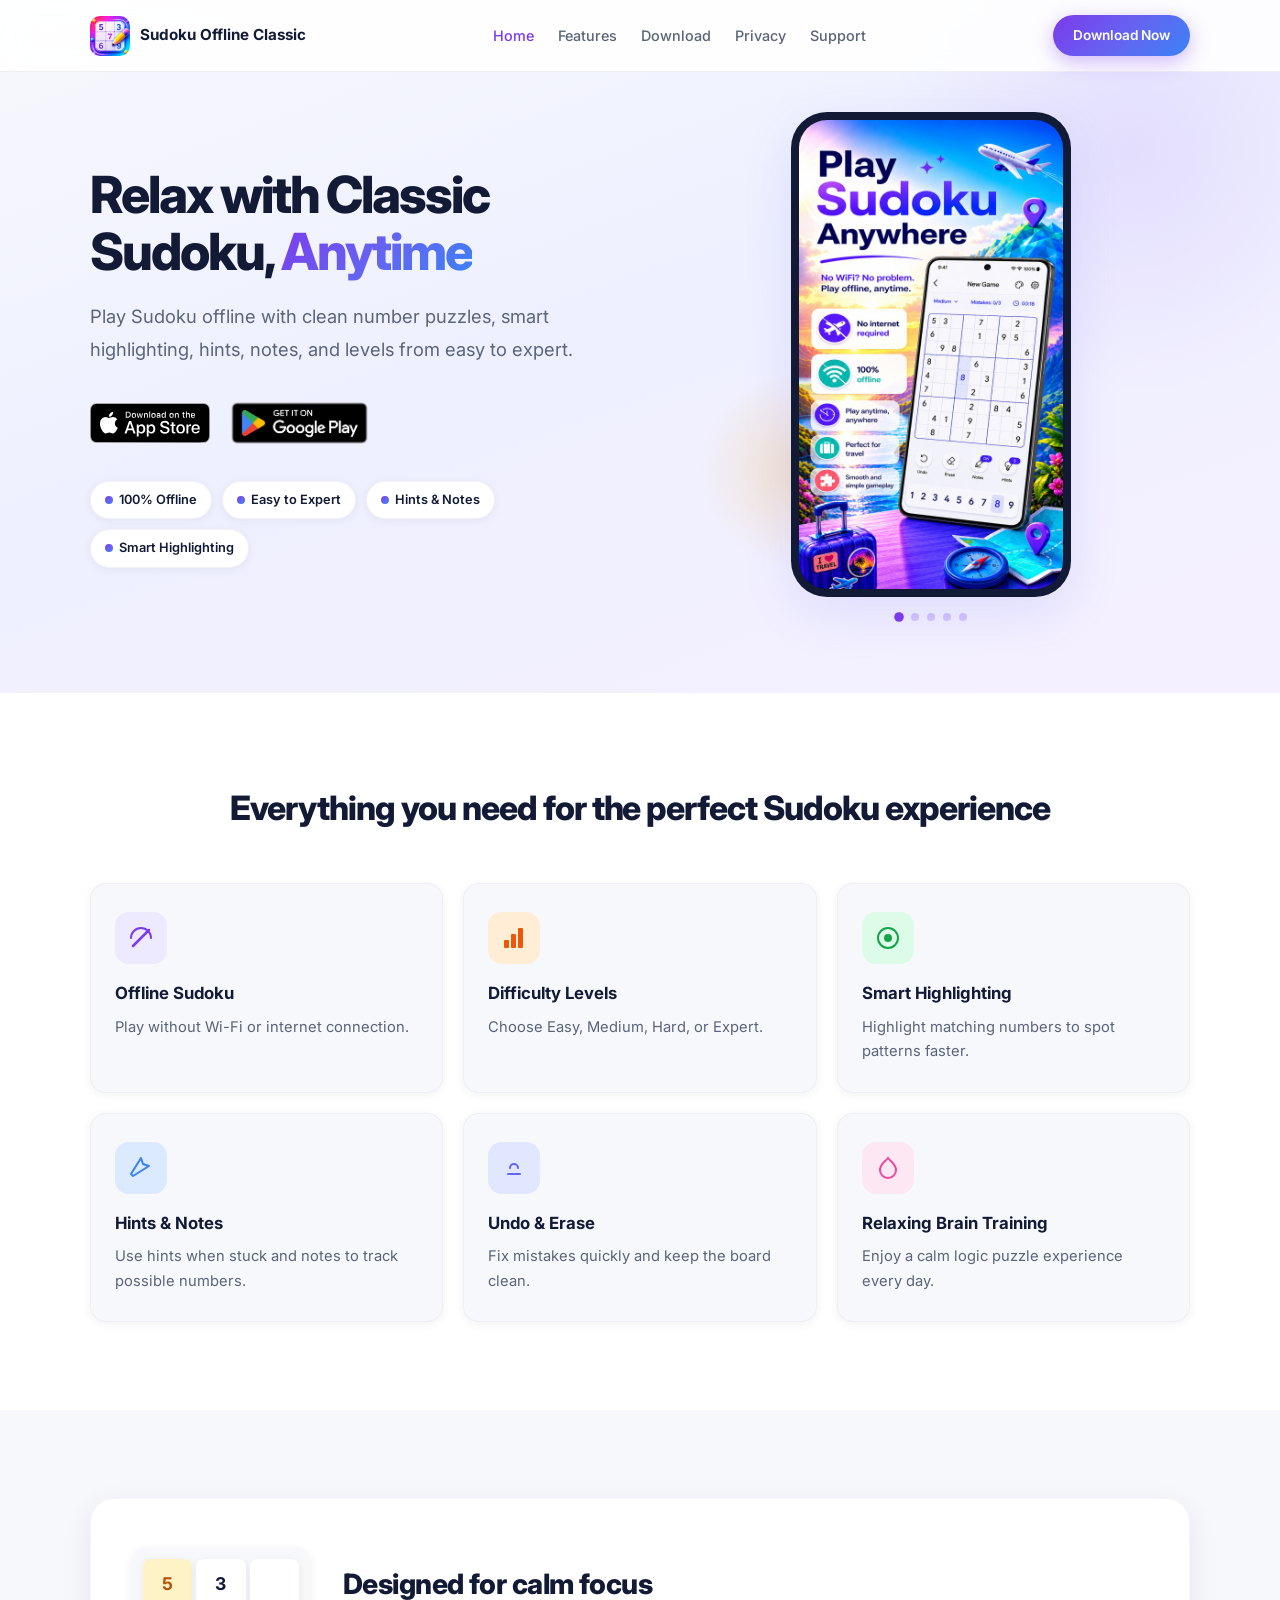
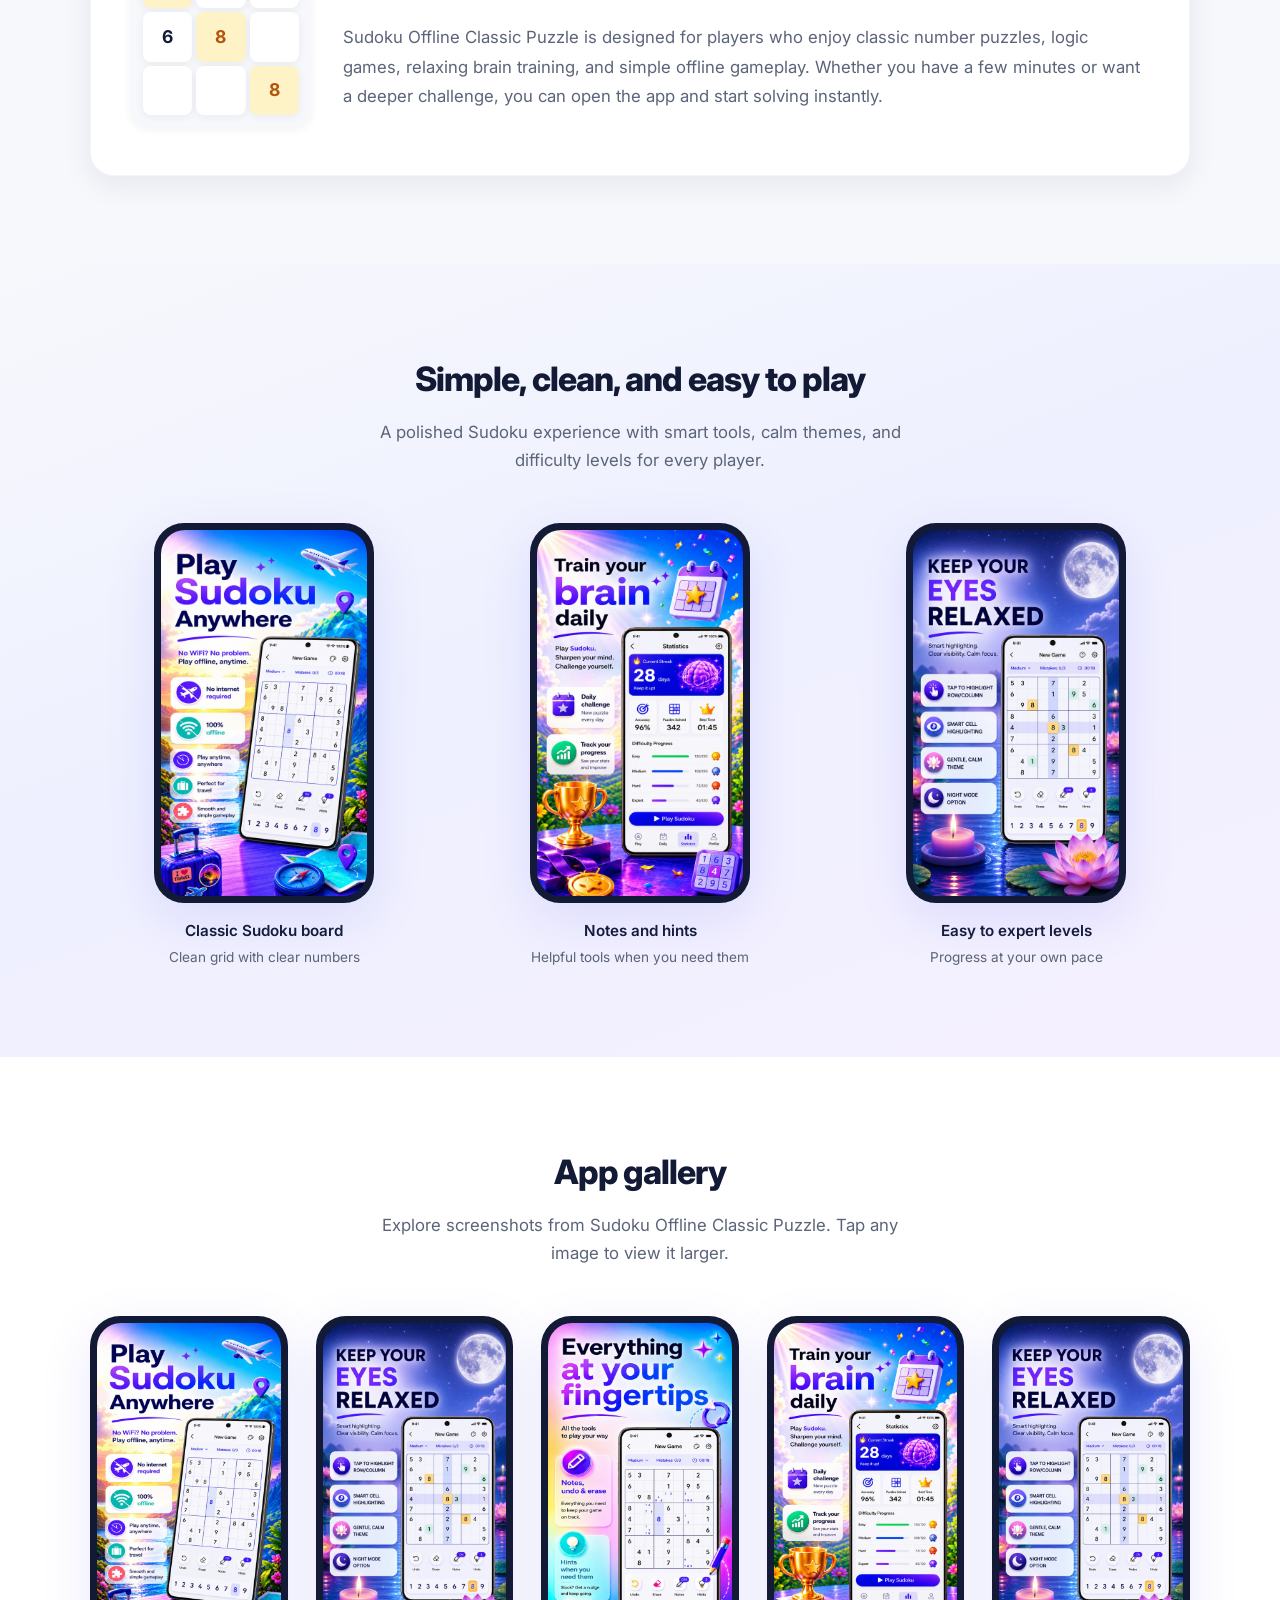
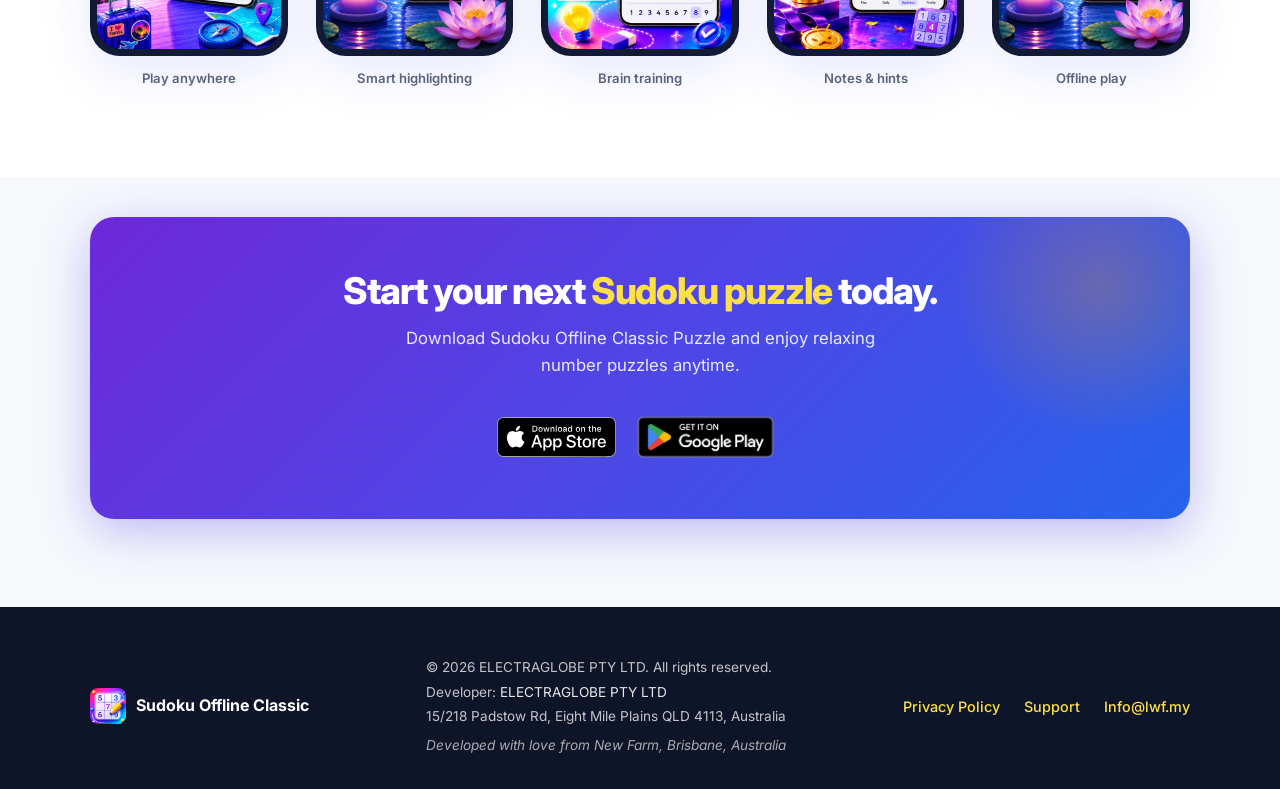
==== commit 5cbf23af: "Add New Farm Brisbane credit to site footers Co-authored-by: Cursor <cursoragent@cursor.com>" ====
--- a/index.html
+++ b/index.html
@@ -319,6 +319,7 @@
         <p>&copy; 2026 ELECTRAGLOBE PTY LTD. All rights reserved.</p>
         <p>Developer: <a href="https://electraglobe.com/" target="_blank" rel="noopener noreferrer">ELECTRAGLOBE PTY LTD</a></p>
         <p>15/218 Padstow Rd, Eight Mile Plains QLD 4113, Australia</p>
+        <p class="footer__love">Developed with love from New Farm, Brisbane, Australia</p>
       </div>
       <div class="footer__links">
         <a href="privacy.html">Privacy Policy</a>
--- a/styles.css
+++ b/styles.css
@@ -697,6 +697,12 @@
 
 .footer__info a:hover { color: #fde047; }
 
+.footer__love {
+  font-style: italic;
+  opacity: 0.85;
+  margin-top: 4px;
+}
+
 .footer__links {
   display: flex;
   flex-wrap: wrap;
@@ -882,7 +888,38 @@
 
 .download-page {
   min-height: 100vh;
-  background: var(--bg-soft);
+  background: #f5f6fc;
+  position: relative;
+  overflow-x: hidden;
+}
+
+.download__bg {
+  position: fixed;
+  inset: 0;
+  pointer-events: none;
+  z-index: 0;
+}
+
+.download__blob {
+  position: absolute;
+  border-radius: 50%;
+  filter: blur(60px);
+}
+
+.download__blob--1 {
+  width: 320px;
+  height: 320px;
+  background: rgba(124, 58, 237, 0.18);
+  top: -80px;
+  right: -60px;
+}
+
+.download__blob--2 {
+  width: 280px;
+  height: 280px;
+  background: rgba(59, 130, 246, 0.14);
+  bottom: -60px;
+  left: -40px;
 }
 
 .download {
@@ -891,64 +928,135 @@
   flex-direction: column;
   align-items: center;
   justify-content: center;
-  padding: 32px 20px;
+  padding: 28px 16px;
+  position: relative;
+  z-index: 1;
 }
 
 .download__card {
   width: 100%;
-  max-width: 420px;
-  background: var(--card);
-  border-radius: var(--radius-lg);
-  padding: 40px 28px 32px;
+  max-width: 440px;
+  background: rgba(255, 255, 255, 0.92);
+  backdrop-filter: blur(12px);
+  -webkit-backdrop-filter: blur(12px);
+  border-radius: 28px;
+  padding: 32px 24px 28px;
   text-align: center;
-  box-shadow: var(--shadow-lg);
+  box-shadow: 0 20px 60px rgba(18, 26, 53, 0.1), 0 0 0 1px rgba(255, 255, 255, 0.8) inset;
   border: 1px solid rgba(18, 26, 53, 0.05);
 }
 
+.download__header {
+  margin-bottom: 20px;
+}
+
+.download__logo-wrap {
+  position: relative;
+  display: inline-block;
+  margin-bottom: 16px;
+}
+
+.download__logo-wrap::before {
+  content: '';
+  position: absolute;
+  inset: -8px;
+  border-radius: 26px;
+  background: var(--gradient);
+  opacity: 0.2;
+  filter: blur(8px);
+}
+
 .download__logo {
-  width: 96px;
-  height: 96px;
-  border-radius: 22px;
-  margin: 0 auto 20px;
+  position: relative;
+  width: 88px;
+  height: 88px;
+  border-radius: 20px;
   object-fit: cover;
   box-shadow: var(--shadow-md);
 }
 
 .download__title {
-  font-size: 1.35rem;
+  font-size: 1.5rem;
   font-weight: 800;
   letter-spacing: -0.03em;
-  margin-bottom: 8px;
-  line-height: 1.25;
+  margin-bottom: 6px;
+  line-height: 1.2;
 }
 
 .download__tagline {
   color: var(--text-muted);
   font-size: 0.95rem;
-  line-height: 1.6;
-  margin-bottom: 24px;
+  line-height: 1.55;
+}
+
+.download__preview {
+  margin: 8px auto 20px;
+  display: flex;
+  flex-direction: column;
+  align-items: center;
+  gap: 12px;
+}
+
+.phone-frame--download {
+  width: min(200px, 52vw);
+  padding: 7px;
+  border-radius: 30px;
+}
+
+.phone-frame--download .phone-frame__screen {
+  border-radius: 24px;
+}
+
+.download__dots {
+  margin-top: 0;
+}
+
+.download__dots .hero-carousel__dot {
+  pointer-events: none;
+}
+
+.download__perks {
+  display: flex;
+  flex-wrap: wrap;
+  justify-content: center;
+  gap: 8px;
+  margin-bottom: 20px;
+}
+
+.download__perk {
+  font-size: 0.72rem;
+  font-weight: 600;
+  color: var(--text);
+  background: linear-gradient(135deg, rgba(124, 58, 237, 0.08), rgba(99, 102, 241, 0.06));
+  border: 1px solid rgba(124, 58, 237, 0.12);
+  padding: 6px 12px;
+  border-radius: 50px;
 }
 
 .download__status {
-  min-height: 48px;
+  min-height: 36px;
   display: flex;
   flex-direction: column;
   align-items: center;
   justify-content: center;
-  gap: 10px;
-  margin-bottom: 8px;
+  gap: 8px;
+  margin-bottom: 16px;
+  padding: 10px 16px;
+  border-radius: 12px;
+  background: rgba(124, 58, 237, 0.06);
 }
 
 .download__status-text {
-  font-size: 0.9rem;
+  font-size: 0.88rem;
   font-weight: 600;
   color: var(--purple);
+  margin: 0;
 }
 
 .download__spinner {
-  width: 28px;
-  height: 28px;
-  border: 3px solid rgba(124, 58, 237, 0.15);
+  width: 24px;
+  height: 24px;
+  border: 2.5px solid rgba(124, 58, 237, 0.15);
   border-top-color: var(--purple);
   border-radius: 50%;
   animation: spin 0.8s linear infinite;
@@ -961,73 +1069,105 @@
 .download__stores {
   display: flex;
   flex-direction: column;
-  align-items: center;
-  gap: 16px;
-  margin: 20px 0;
-}
-
-.download__store-link {
+  align-items: stretch;
+  gap: 12px;
+  margin-bottom: 16px;
+}
+
+.download__store-btn {
   display: flex;
   flex-direction: column;
   align-items: center;
-  gap: 8px;
-  padding: 14px 20px;
+  gap: 6px;
+  padding: 16px 20px;
   border-radius: var(--radius);
-  background: var(--bg);
-  border: 1px solid rgba(18, 26, 53, 0.06);
-  width: 100%;
-  max-width: 280px;
+  background: var(--card);
+  border: 2px solid rgba(18, 26, 53, 0.07);
   transition: transform var(--ease), box-shadow var(--ease), border-color var(--ease);
 }
 
-.download__store-link:hover {
+.download__store-btn:hover {
   transform: translateY(-2px);
   box-shadow: var(--shadow-md);
-  border-color: rgba(124, 58, 237, 0.2);
-}
-
-.download__store-link span {
+}
+
+.download__store-btn.is-recommended {
+  border-color: var(--purple);
+  box-shadow: 0 0 0 4px rgba(124, 58, 237, 0.12), var(--shadow-md);
+  background: linear-gradient(135deg, rgba(124, 58, 237, 0.04), rgba(99, 102, 241, 0.03));
+}
+
+.download__store-label {
+  font-size: 0.78rem;
+  font-weight: 600;
+  color: var(--text-muted);
+}
+
+.download__store-btn--apple img { height: 42px; width: auto; }
+.download__store-btn--google img { height: 56px; width: auto; }
+
+.download__hint {
   font-size: 0.8rem;
-  font-weight: 600;
-  color: var(--text-muted);
-}
-
-.download__store-link--apple img { height: 44px; width: auto; }
-.download__store-link--google img { height: 58px; width: auto; }
-
-.download__hint {
-  font-size: 0.82rem;
   color: var(--text-muted);
   line-height: 1.5;
-  margin-top: 4px;
+  margin: 0 0 20px;
 }
 
 .download__home {
-  display: inline-block;
-  margin-top: 20px;
+  display: inline-flex;
+  align-items: center;
+  gap: 6px;
   font-size: 0.88rem;
   font-weight: 600;
   color: var(--purple);
-  transition: opacity var(--ease);
-}
-
-.download__home:hover { opacity: 0.75; }
+  padding: 10px 16px;
+  border-radius: 50px;
+  background: rgba(124, 58, 237, 0.06);
+  transition: background var(--ease), transform var(--ease);
+}
+
+.download__home:hover {
+  background: rgba(124, 58, 237, 0.12);
+  transform: translateX(-2px);
+}
 
 .download__footer {
-  margin-top: 24px;
+  margin-top: 20px;
   font-size: 0.78rem;
   color: var(--text-muted);
+  text-align: center;
+}
+
+.download__footer a {
+  color: var(--text-muted);
+  font-weight: 500;
+  transition: color var(--ease);
+}
+
+.download__footer a:hover { color: var(--purple); }
+
+.download__footer .footer__love {
+  margin-top: 6px;
+  font-style: italic;
+  color: var(--text-muted);
 }
 
 @media (min-width: 480px) {
+  .download__card {
+    padding: 40px 36px 32px;
+  }
+
   .download__stores {
     flex-direction: row;
-    justify-content: center;
-    flex-wrap: wrap;
+    gap: 14px;
   }
 
-  .download__store-link {
-    width: auto;
-    min-width: 200px;
+  .download__store-btn {
+    flex: 1;
+    min-width: 0;
   }
 }
+
+@media (prefers-reduced-motion: reduce) {
+  .hero-carousel__slide { transition: none; }
+}
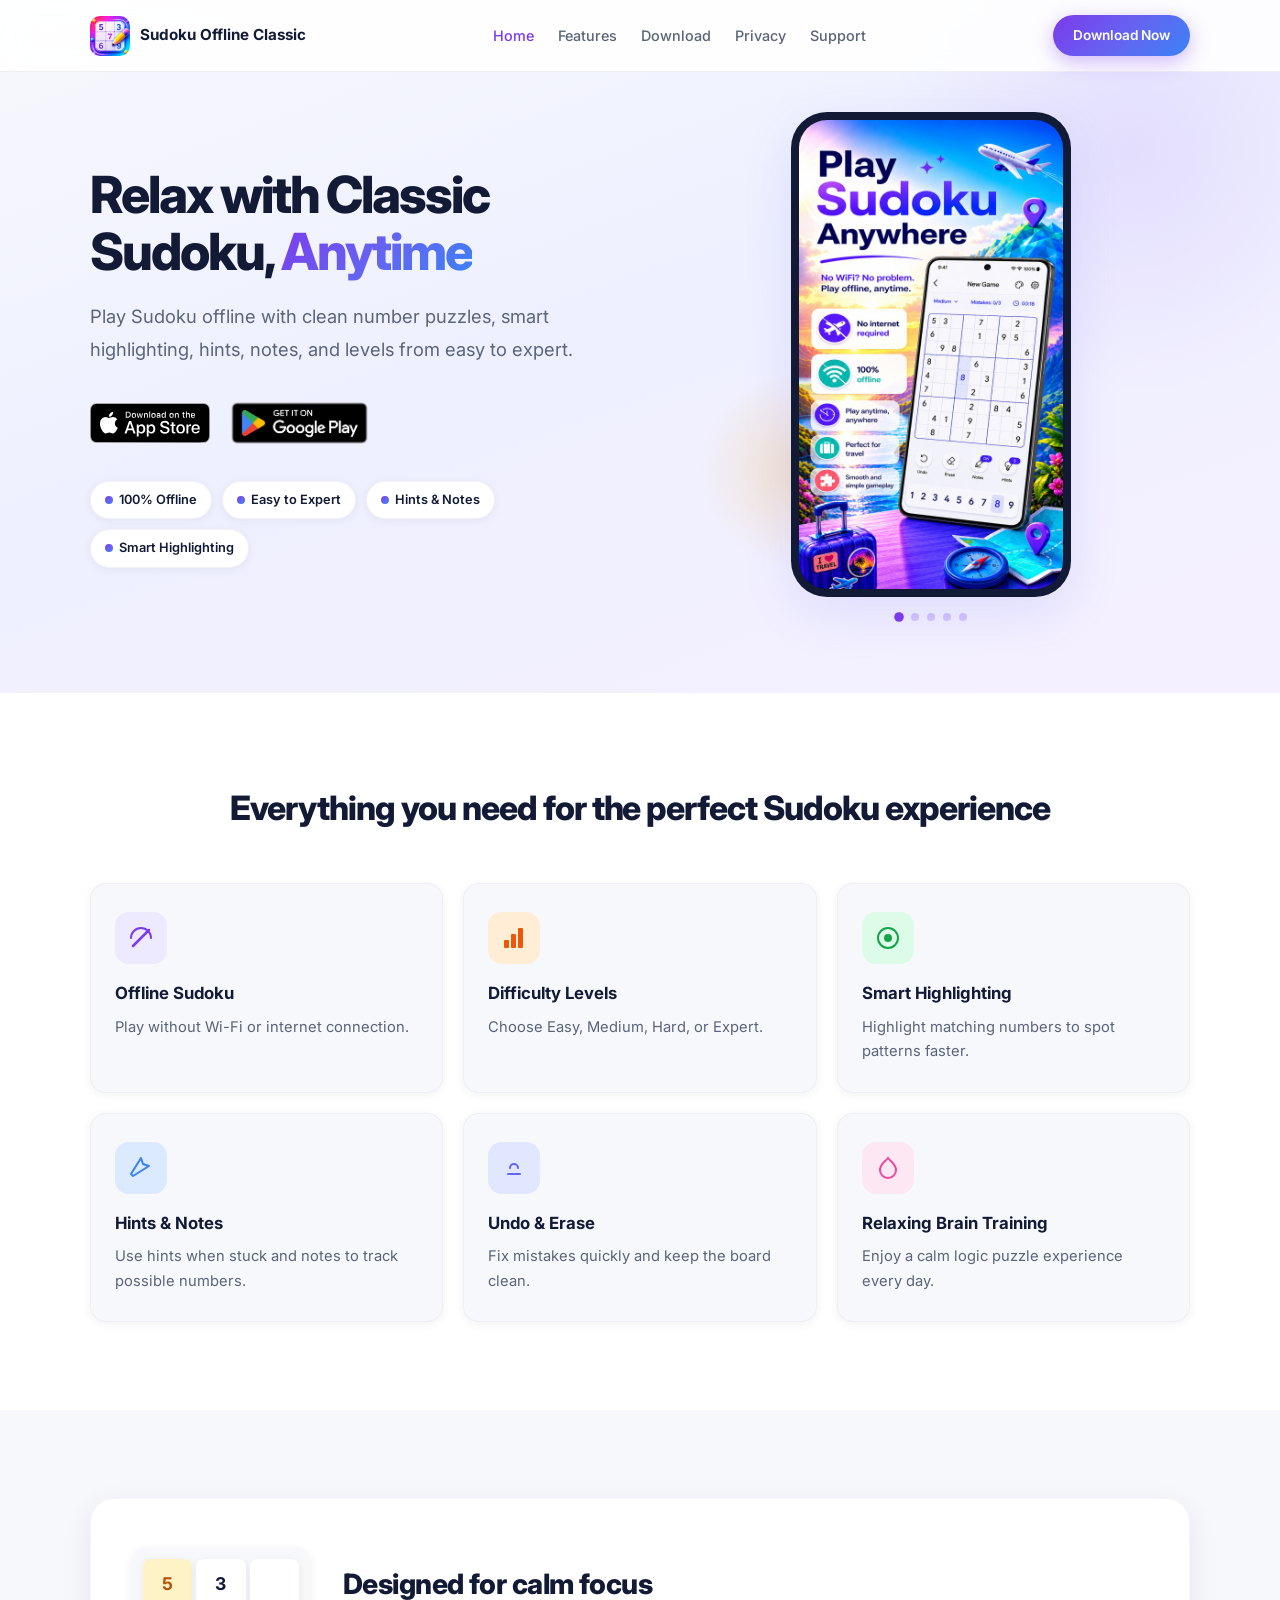
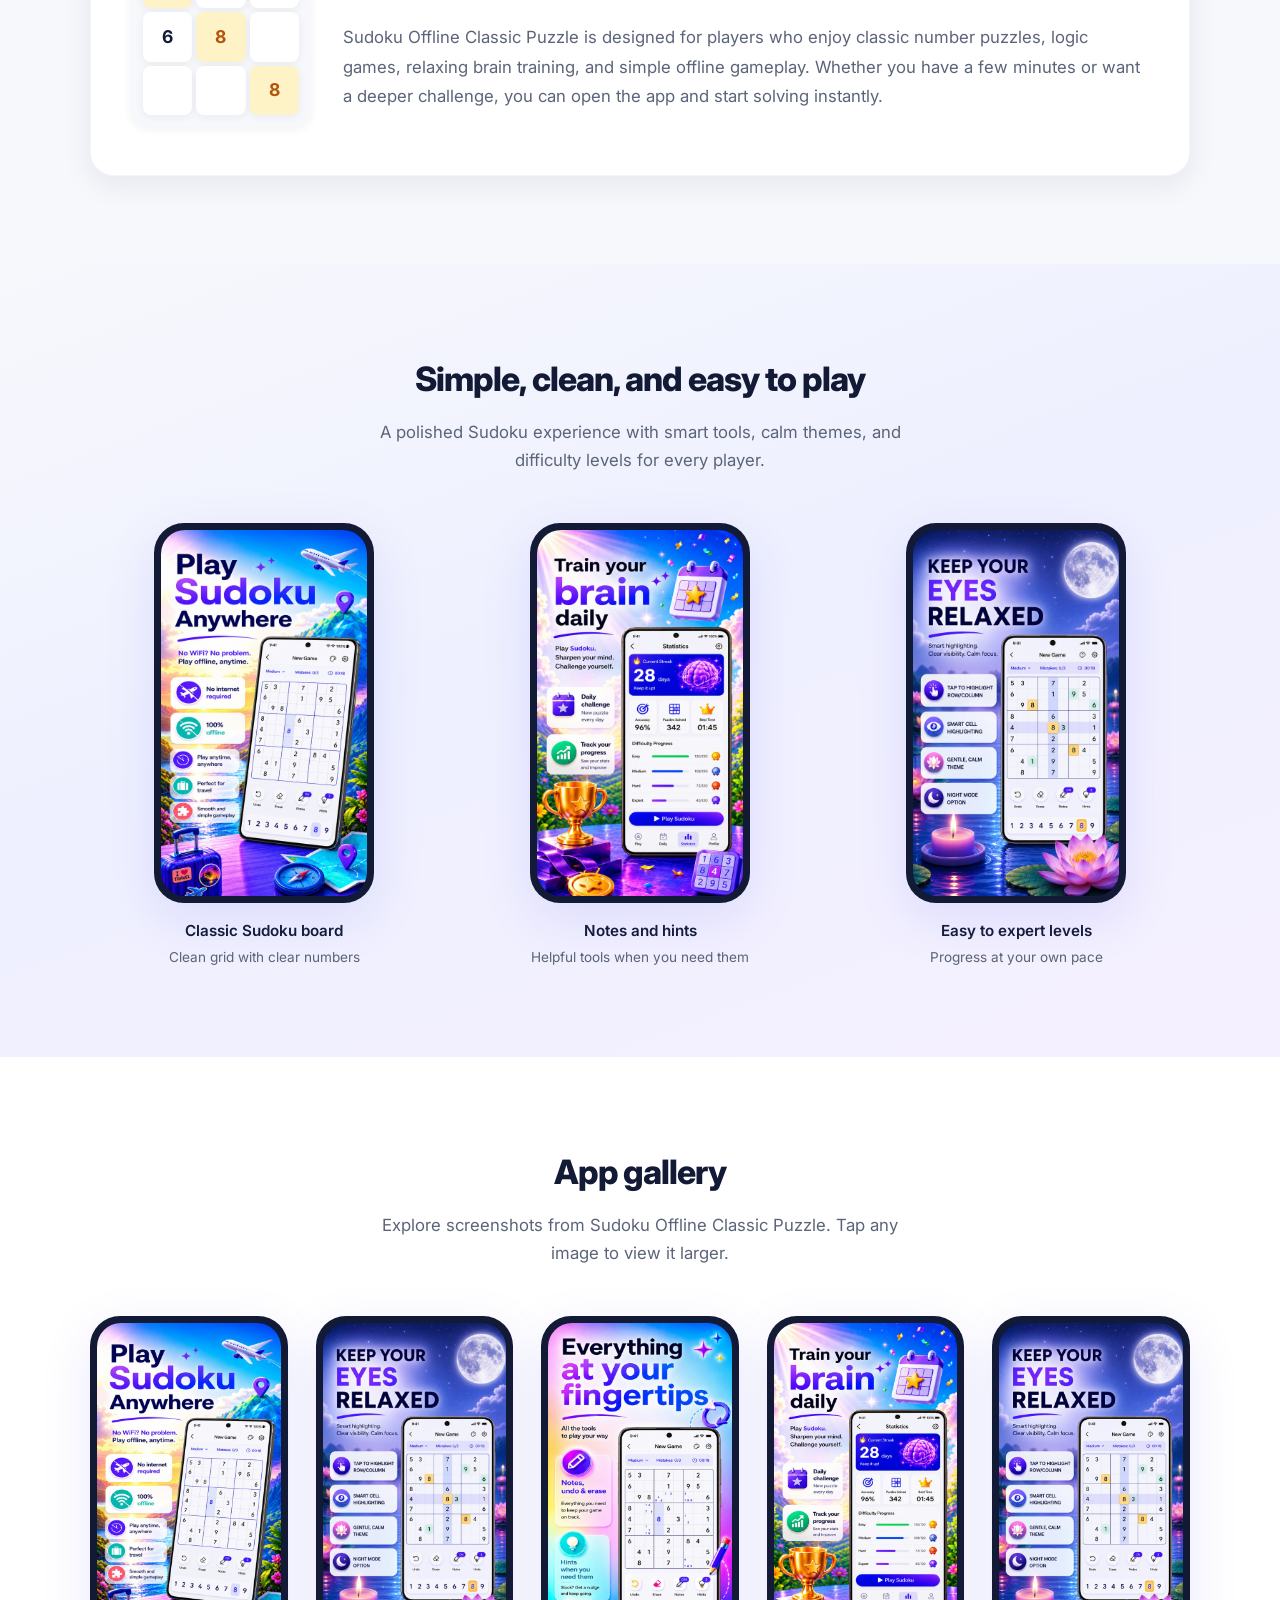
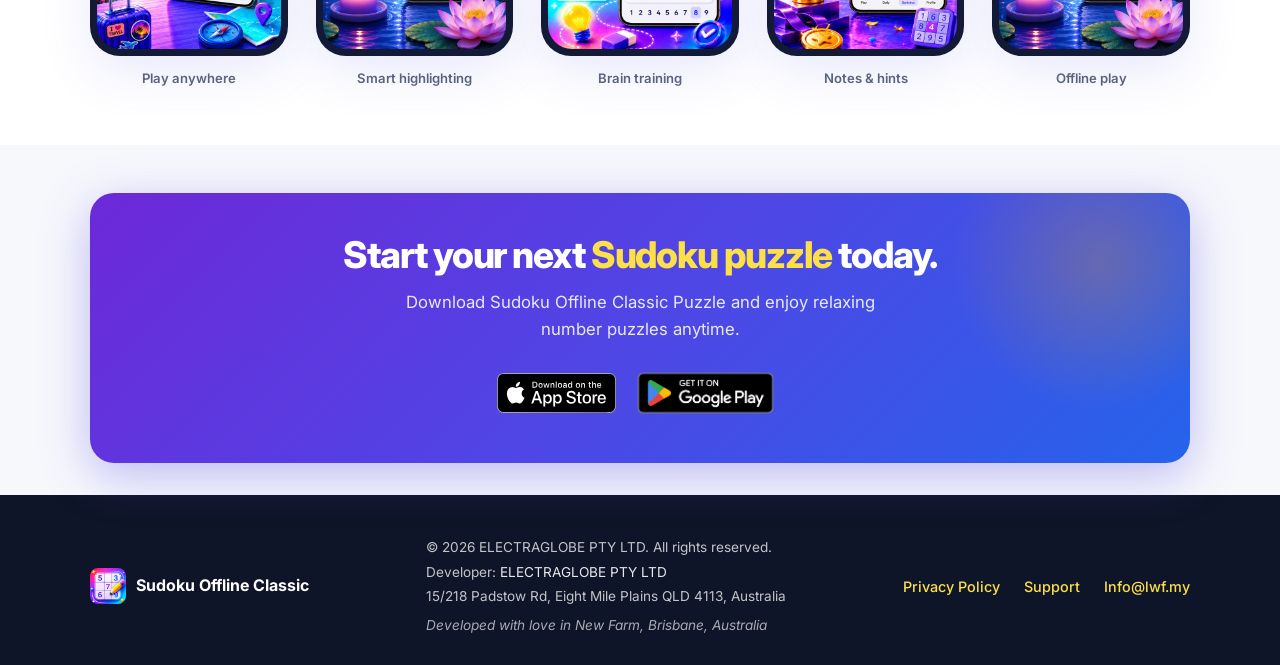
==== commit 9089f124: "Update footer credit to New Farm, Brisbane wording Co-authored-by: Cursor <cursoragent@cursor.com>" ====
--- a/index.html
+++ b/index.html
@@ -319,7 +319,7 @@
         <p>&copy; 2026 ELECTRAGLOBE PTY LTD. All rights reserved.</p>
         <p>Developer: <a href="https://electraglobe.com/" target="_blank" rel="noopener noreferrer">ELECTRAGLOBE PTY LTD</a></p>
         <p>15/218 Padstow Rd, Eight Mile Plains QLD 4113, Australia</p>
-        <p class="footer__love">Developed with love from New Farm, Brisbane, Australia</p>
+        <p class="footer__love">Developed with love in New Farm, Brisbane, Australia</p>
       </div>
       <div class="footer__links">
         <a href="privacy.html">Privacy Policy</a>
--- a/styles.css
+++ b/styles.css
@@ -585,7 +585,7 @@
 
 /* Gallery */
 .gallery {
-  padding: 88px 0;
+  padding: 88px 0 56px;
   background: var(--card);
 }
 
@@ -612,13 +612,13 @@
 
 /* CTA */
 .cta {
-  padding: 40px 0 88px;
+  padding: 48px 0 32px;
 }
 
 .cta__banner {
   background: var(--gradient-cta);
   border-radius: var(--radius-lg);
-  padding: 52px 28px;
+  padding: 40px 24px;
   text-align: center;
   position: relative;
   overflow: hidden;
@@ -651,18 +651,21 @@
 .cta__subtitle {
   color: rgba(255, 255, 255, 0.88);
   font-size: 1.05rem;
-  margin-top: 12px;
+  margin: 12px auto 0;
   max-width: 480px;
-  margin-left: auto;
-  margin-right: auto;
   position: relative;
+}
+
+.cta .store-buttons {
+  margin-top: 20px;
+  margin-bottom: 0;
 }
 
 /* Footer */
 .footer {
   background: #0f1528;
   color: rgba(255, 255, 255, 0.75);
-  padding: 48px 0 32px;
+  padding: 40px 0 28px;
 }
 
 .footer__inner {
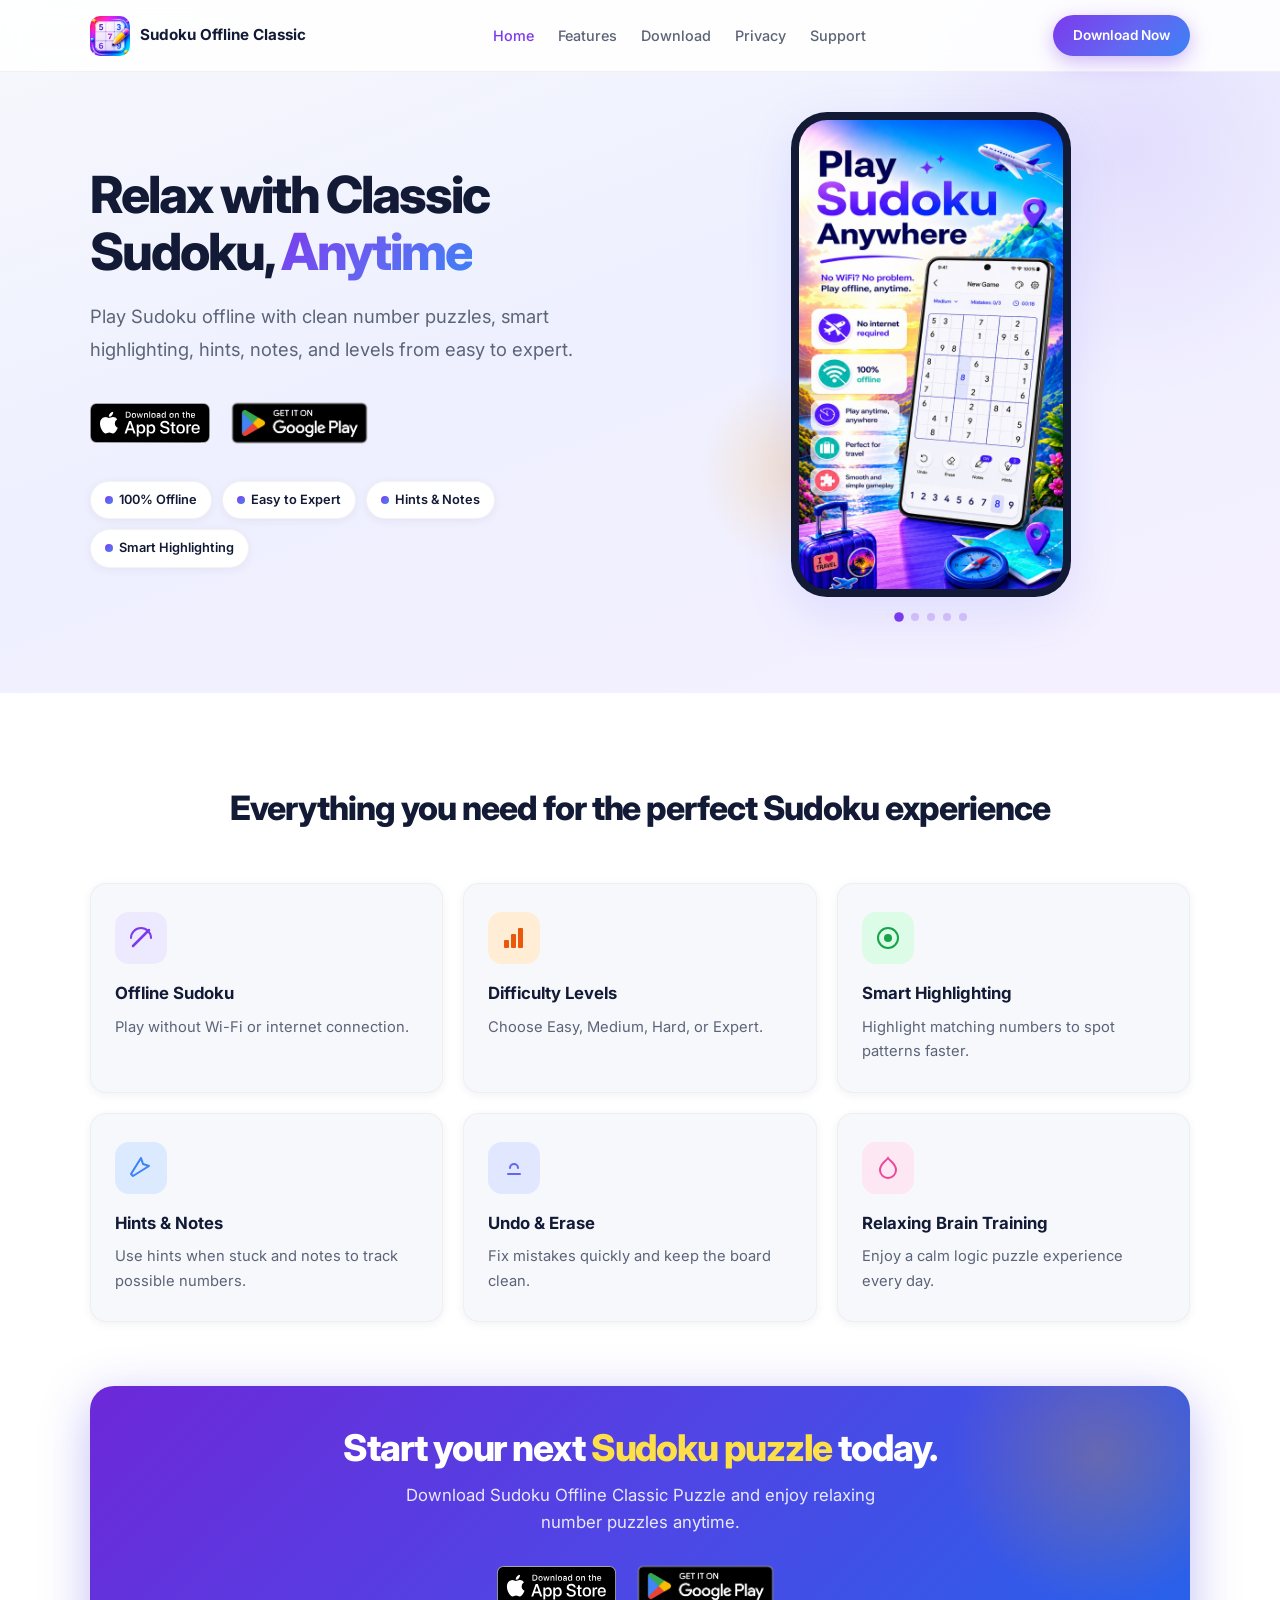
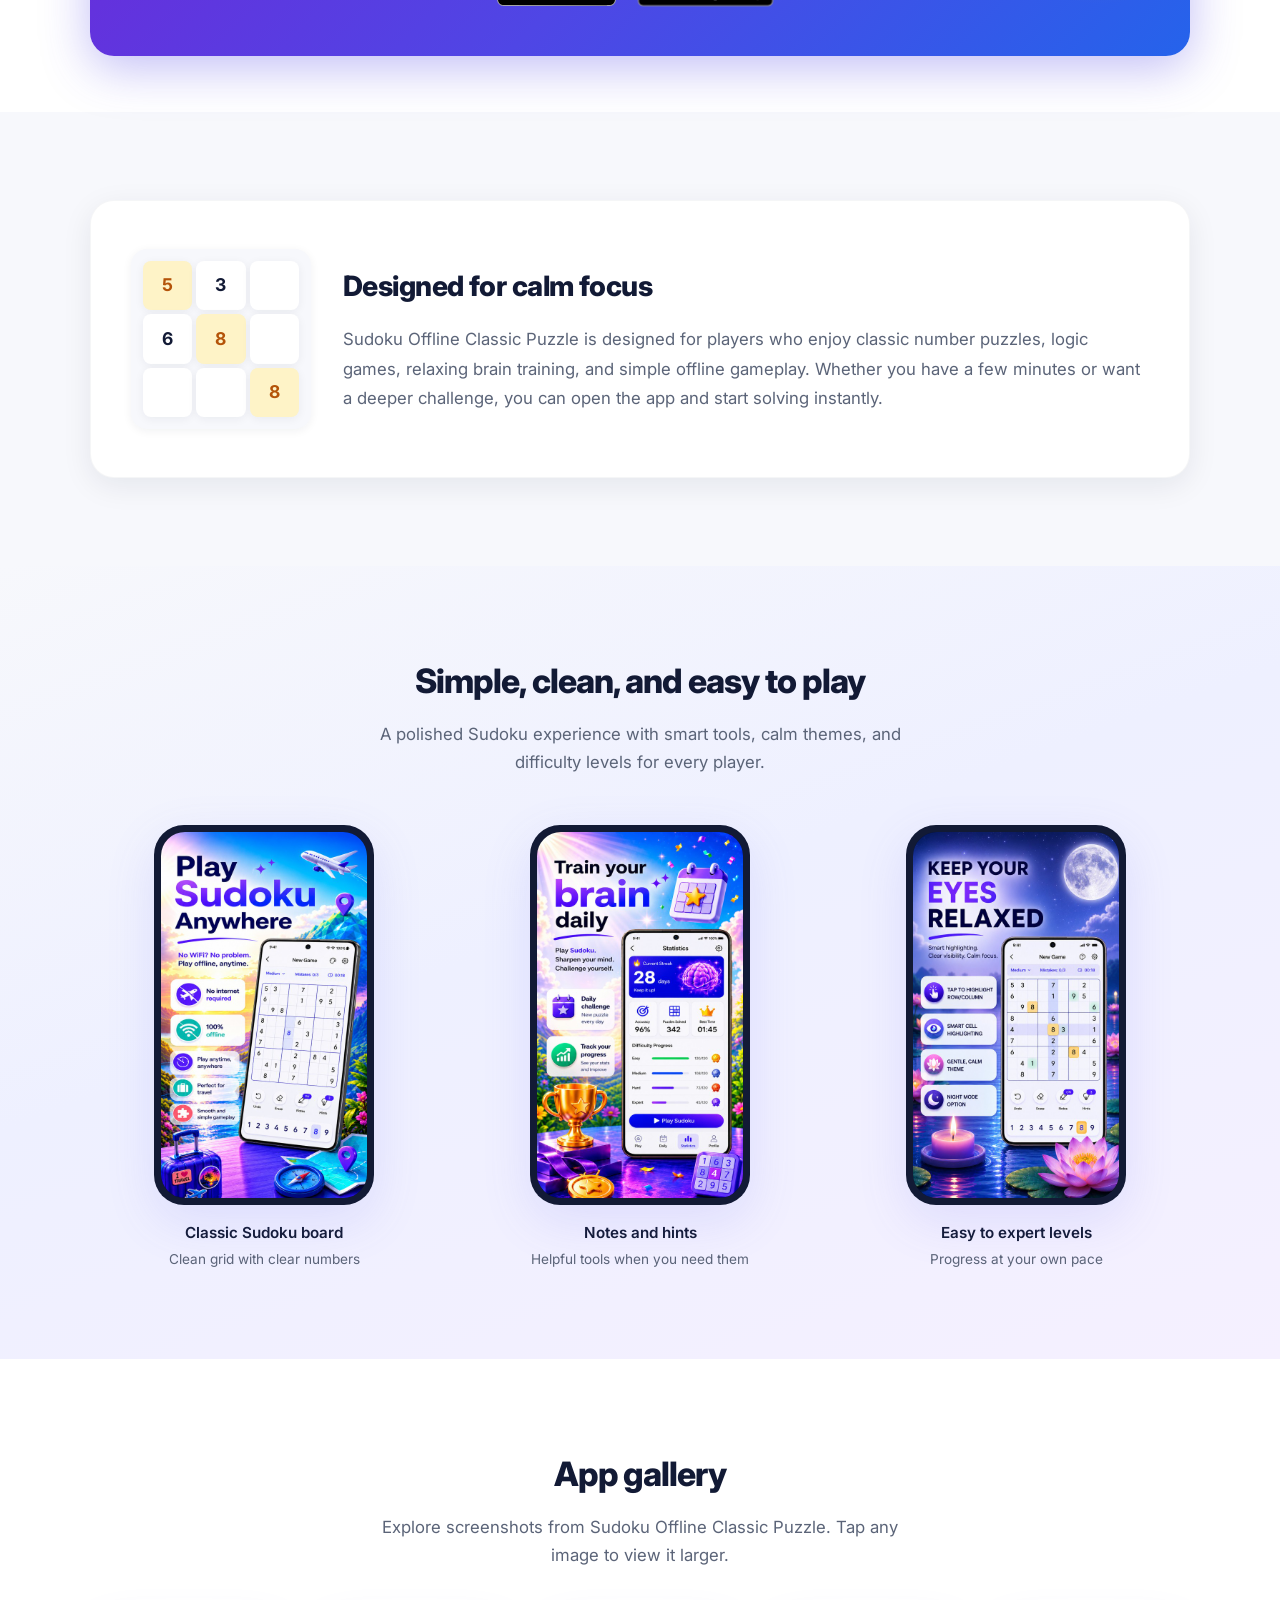
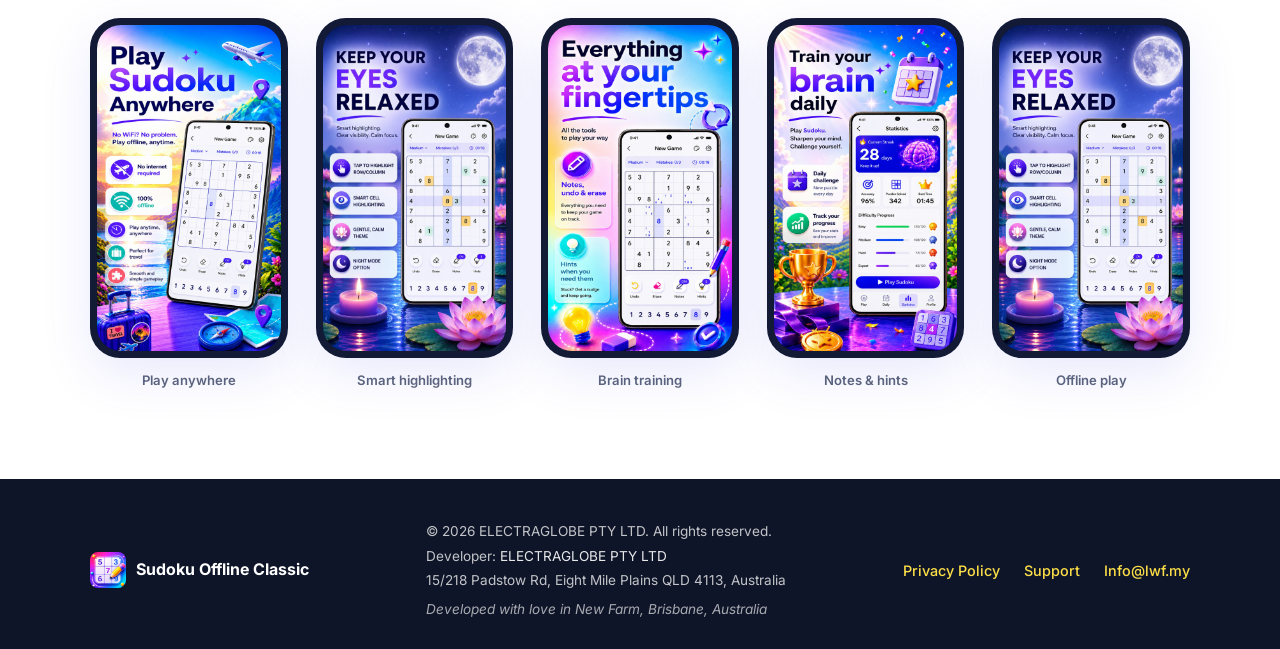
==== commit 422a35e5: "Move download CTA above screenshots section on homepage Co-authored-by: Cursor <cursoragent@cursor.c" ====
--- a/index.html
+++ b/index.html
@@ -169,121 +169,6 @@
             <h3 class="feature-card__title">Relaxing Brain Training</h3>
             <p class="feature-card__text">Enjoy a calm logic puzzle experience every day.</p>
           </article>
-        </div>
-      </div>
-    </section>
-
-    <section class="experience" aria-labelledby="experience-heading">
-      <div class="container">
-        <div class="experience__card">
-          <div class="experience__visual" aria-hidden="true">
-            <div class="experience__board">
-              <div class="mini-sudoku">
-                <span class="hl">5</span><span>3</span><span></span>
-                <span>6</span><span class="hl">8</span><span></span>
-                <span></span><span></span><span class="hl">8</span>
-              </div>
-            </div>
-          </div>
-          <div>
-            <h2 id="experience-heading" class="experience__title">Designed for calm focus</h2>
-            <p class="experience__text">
-              Sudoku Offline Classic Puzzle is designed for players who enjoy classic number puzzles, logic games, relaxing brain training, and simple offline gameplay. Whether you have a few minutes or want a deeper challenge, you can open the app and start solving instantly.
-            </p>
-          </div>
-        </div>
-      </div>
-    </section>
-
-    <section class="preview" id="preview" aria-labelledby="preview-heading">
-      <div class="container">
-        <h2 id="preview-heading" class="section-title">Simple, clean, and easy to play</h2>
-        <p class="section-subtitle">A polished Sudoku experience with smart tools, calm themes, and difficulty levels for every player.</p>
-
-        <div class="preview__grid">
-          <div class="preview-item">
-            <div class="phone-frame phone-frame--gallery">
-              <div class="phone-frame__screen">
-                <img src="assets/screenshot-1.png" alt="Classic Sudoku board gameplay" loading="lazy" width="240" height="520">
-              </div>
-            </div>
-            <p class="preview-item__caption">Classic Sudoku board</p>
-            <p class="preview-item__sub">Clean grid with clear numbers</p>
-          </div>
-
-          <div class="preview-item">
-            <div class="phone-frame phone-frame--gallery">
-              <div class="phone-frame__screen">
-                <img src="assets/screenshot-4.png" alt="Notes and hints in Sudoku" loading="lazy" width="240" height="520">
-              </div>
-            </div>
-            <p class="preview-item__caption">Notes and hints</p>
-            <p class="preview-item__sub">Helpful tools when you need them</p>
-          </div>
-
-          <div class="preview-item">
-            <div class="phone-frame phone-frame--gallery">
-              <div class="phone-frame__screen">
-                <img src="assets/screenshot-5.png" alt="Easy to expert difficulty levels" loading="lazy" width="240" height="520">
-              </div>
-            </div>
-            <p class="preview-item__caption">Easy to expert levels</p>
-            <p class="preview-item__sub">Progress at your own pace</p>
-          </div>
-        </div>
-      </div>
-    </section>
-
-    <section class="gallery" id="gallery" aria-labelledby="gallery-heading">
-      <div class="container">
-        <h2 id="gallery-heading" class="section-title">App gallery</h2>
-        <p class="section-subtitle">Explore screenshots from Sudoku Offline Classic Puzzle. Tap any image to view it larger.</p>
-
-        <div class="gallery__grid">
-          <figure class="gallery__item">
-            <div class="phone-frame phone-frame--gallery" data-lightbox="assets/screenshot-1.png" data-alt="Play Sudoku anywhere offline" role="button" tabindex="0" aria-label="View screenshot: Play anywhere">
-              <div class="phone-frame__screen">
-                <img src="assets/screenshot-1.png" alt="Play Sudoku anywhere offline" loading="lazy" width="240" height="520">
-              </div>
-            </div>
-            <figcaption>Play anywhere</figcaption>
-          </figure>
-
-          <figure class="gallery__item">
-            <div class="phone-frame phone-frame--gallery" data-lightbox="assets/screenshot-2.png" data-alt="Smart highlighting for calm focus" role="button" tabindex="0" aria-label="View screenshot: Smart highlighting">
-              <div class="phone-frame__screen">
-                <img src="assets/screenshot-2.png" alt="Smart highlighting for calm focus" loading="lazy" width="240" height="520">
-              </div>
-            </div>
-            <figcaption>Smart highlighting</figcaption>
-          </figure>
-
-          <figure class="gallery__item">
-            <div class="phone-frame phone-frame--gallery" data-lightbox="assets/screenshot-3.png" data-alt="Train your brain daily" role="button" tabindex="0" aria-label="View screenshot: Brain training">
-              <div class="phone-frame__screen">
-                <img src="assets/screenshot-3.png" alt="Train your brain daily" loading="lazy" width="240" height="520">
-              </div>
-            </div>
-            <figcaption>Brain training</figcaption>
-          </figure>
-
-          <figure class="gallery__item">
-            <div class="phone-frame phone-frame--gallery" data-lightbox="assets/screenshot-4.png" data-alt="Notes, undo and hints" role="button" tabindex="0" aria-label="View screenshot: Notes and hints">
-              <div class="phone-frame__screen">
-                <img src="assets/screenshot-4.png" alt="Notes, undo and hints" loading="lazy" width="240" height="520">
-              </div>
-            </div>
-            <figcaption>Notes &amp; hints</figcaption>
-          </figure>
-
-          <figure class="gallery__item">
-            <div class="phone-frame phone-frame--gallery" data-lightbox="assets/screenshot-5.png" data-alt="Offline Sudoku gameplay" role="button" tabindex="0" aria-label="View screenshot: Offline play">
-              <div class="phone-frame__screen">
-                <img src="assets/screenshot-5.png" alt="Offline Sudoku gameplay" loading="lazy" width="240" height="520">
-              </div>
-            </div>
-            <figcaption>Offline play</figcaption>
-          </figure>
         </div>
       </div>
     </section>
@@ -307,6 +192,121 @@
       </div>
     </section>
 
+    <section class="experience" aria-labelledby="experience-heading">
+      <div class="container">
+        <div class="experience__card">
+          <div class="experience__visual" aria-hidden="true">
+            <div class="experience__board">
+              <div class="mini-sudoku">
+                <span class="hl">5</span><span>3</span><span></span>
+                <span>6</span><span class="hl">8</span><span></span>
+                <span></span><span></span><span class="hl">8</span>
+              </div>
+            </div>
+          </div>
+          <div>
+            <h2 id="experience-heading" class="experience__title">Designed for calm focus</h2>
+            <p class="experience__text">
+              Sudoku Offline Classic Puzzle is designed for players who enjoy classic number puzzles, logic games, relaxing brain training, and simple offline gameplay. Whether you have a few minutes or want a deeper challenge, you can open the app and start solving instantly.
+            </p>
+          </div>
+        </div>
+      </div>
+    </section>
+
+    <section class="preview" id="preview" aria-labelledby="preview-heading">
+      <div class="container">
+        <h2 id="preview-heading" class="section-title">Simple, clean, and easy to play</h2>
+        <p class="section-subtitle">A polished Sudoku experience with smart tools, calm themes, and difficulty levels for every player.</p>
+
+        <div class="preview__grid">
+          <div class="preview-item">
+            <div class="phone-frame phone-frame--gallery">
+              <div class="phone-frame__screen">
+                <img src="assets/screenshot-1.png" alt="Classic Sudoku board gameplay" loading="lazy" width="240" height="520">
+              </div>
+            </div>
+            <p class="preview-item__caption">Classic Sudoku board</p>
+            <p class="preview-item__sub">Clean grid with clear numbers</p>
+          </div>
+
+          <div class="preview-item">
+            <div class="phone-frame phone-frame--gallery">
+              <div class="phone-frame__screen">
+                <img src="assets/screenshot-4.png" alt="Notes and hints in Sudoku" loading="lazy" width="240" height="520">
+              </div>
+            </div>
+            <p class="preview-item__caption">Notes and hints</p>
+            <p class="preview-item__sub">Helpful tools when you need them</p>
+          </div>
+
+          <div class="preview-item">
+            <div class="phone-frame phone-frame--gallery">
+              <div class="phone-frame__screen">
+                <img src="assets/screenshot-5.png" alt="Easy to expert difficulty levels" loading="lazy" width="240" height="520">
+              </div>
+            </div>
+            <p class="preview-item__caption">Easy to expert levels</p>
+            <p class="preview-item__sub">Progress at your own pace</p>
+          </div>
+        </div>
+      </div>
+    </section>
+
+    <section class="gallery" id="gallery" aria-labelledby="gallery-heading">
+      <div class="container">
+        <h2 id="gallery-heading" class="section-title">App gallery</h2>
+        <p class="section-subtitle">Explore screenshots from Sudoku Offline Classic Puzzle. Tap any image to view it larger.</p>
+
+        <div class="gallery__grid">
+          <figure class="gallery__item">
+            <div class="phone-frame phone-frame--gallery" data-lightbox="assets/screenshot-1.png" data-alt="Play Sudoku anywhere offline" role="button" tabindex="0" aria-label="View screenshot: Play anywhere">
+              <div class="phone-frame__screen">
+                <img src="assets/screenshot-1.png" alt="Play Sudoku anywhere offline" loading="lazy" width="240" height="520">
+              </div>
+            </div>
+            <figcaption>Play anywhere</figcaption>
+          </figure>
+
+          <figure class="gallery__item">
+            <div class="phone-frame phone-frame--gallery" data-lightbox="assets/screenshot-2.png" data-alt="Smart highlighting for calm focus" role="button" tabindex="0" aria-label="View screenshot: Smart highlighting">
+              <div class="phone-frame__screen">
+                <img src="assets/screenshot-2.png" alt="Smart highlighting for calm focus" loading="lazy" width="240" height="520">
+              </div>
+            </div>
+            <figcaption>Smart highlighting</figcaption>
+          </figure>
+
+          <figure class="gallery__item">
+            <div class="phone-frame phone-frame--gallery" data-lightbox="assets/screenshot-3.png" data-alt="Train your brain daily" role="button" tabindex="0" aria-label="View screenshot: Brain training">
+              <div class="phone-frame__screen">
+                <img src="assets/screenshot-3.png" alt="Train your brain daily" loading="lazy" width="240" height="520">
+              </div>
+            </div>
+            <figcaption>Brain training</figcaption>
+          </figure>
+
+          <figure class="gallery__item">
+            <div class="phone-frame phone-frame--gallery" data-lightbox="assets/screenshot-4.png" data-alt="Notes, undo and hints" role="button" tabindex="0" aria-label="View screenshot: Notes and hints">
+              <div class="phone-frame__screen">
+                <img src="assets/screenshot-4.png" alt="Notes, undo and hints" loading="lazy" width="240" height="520">
+              </div>
+            </div>
+            <figcaption>Notes &amp; hints</figcaption>
+          </figure>
+
+          <figure class="gallery__item">
+            <div class="phone-frame phone-frame--gallery" data-lightbox="assets/screenshot-5.png" data-alt="Offline Sudoku gameplay" role="button" tabindex="0" aria-label="View screenshot: Offline play">
+              <div class="phone-frame__screen">
+                <img src="assets/screenshot-5.png" alt="Offline Sudoku gameplay" loading="lazy" width="240" height="520">
+              </div>
+            </div>
+            <figcaption>Offline play</figcaption>
+          </figure>
+        </div>
+      </div>
+    </section>
+
   </main>
 
   <footer class="footer">
--- a/styles.css
+++ b/styles.css
@@ -434,7 +434,7 @@
 
 /* Features */
 .features {
-  padding: 88px 0;
+  padding: 88px 0 48px;
   background: var(--card);
 }
 
@@ -585,7 +585,7 @@
 
 /* Gallery */
 .gallery {
-  padding: 88px 0 56px;
+  padding: 88px 0;
   background: var(--card);
 }
 
@@ -612,7 +612,8 @@
 
 /* CTA */
 .cta {
-  padding: 48px 0 32px;
+  padding: 16px 0 56px;
+  background: var(--card);
 }
 
 .cta__banner {
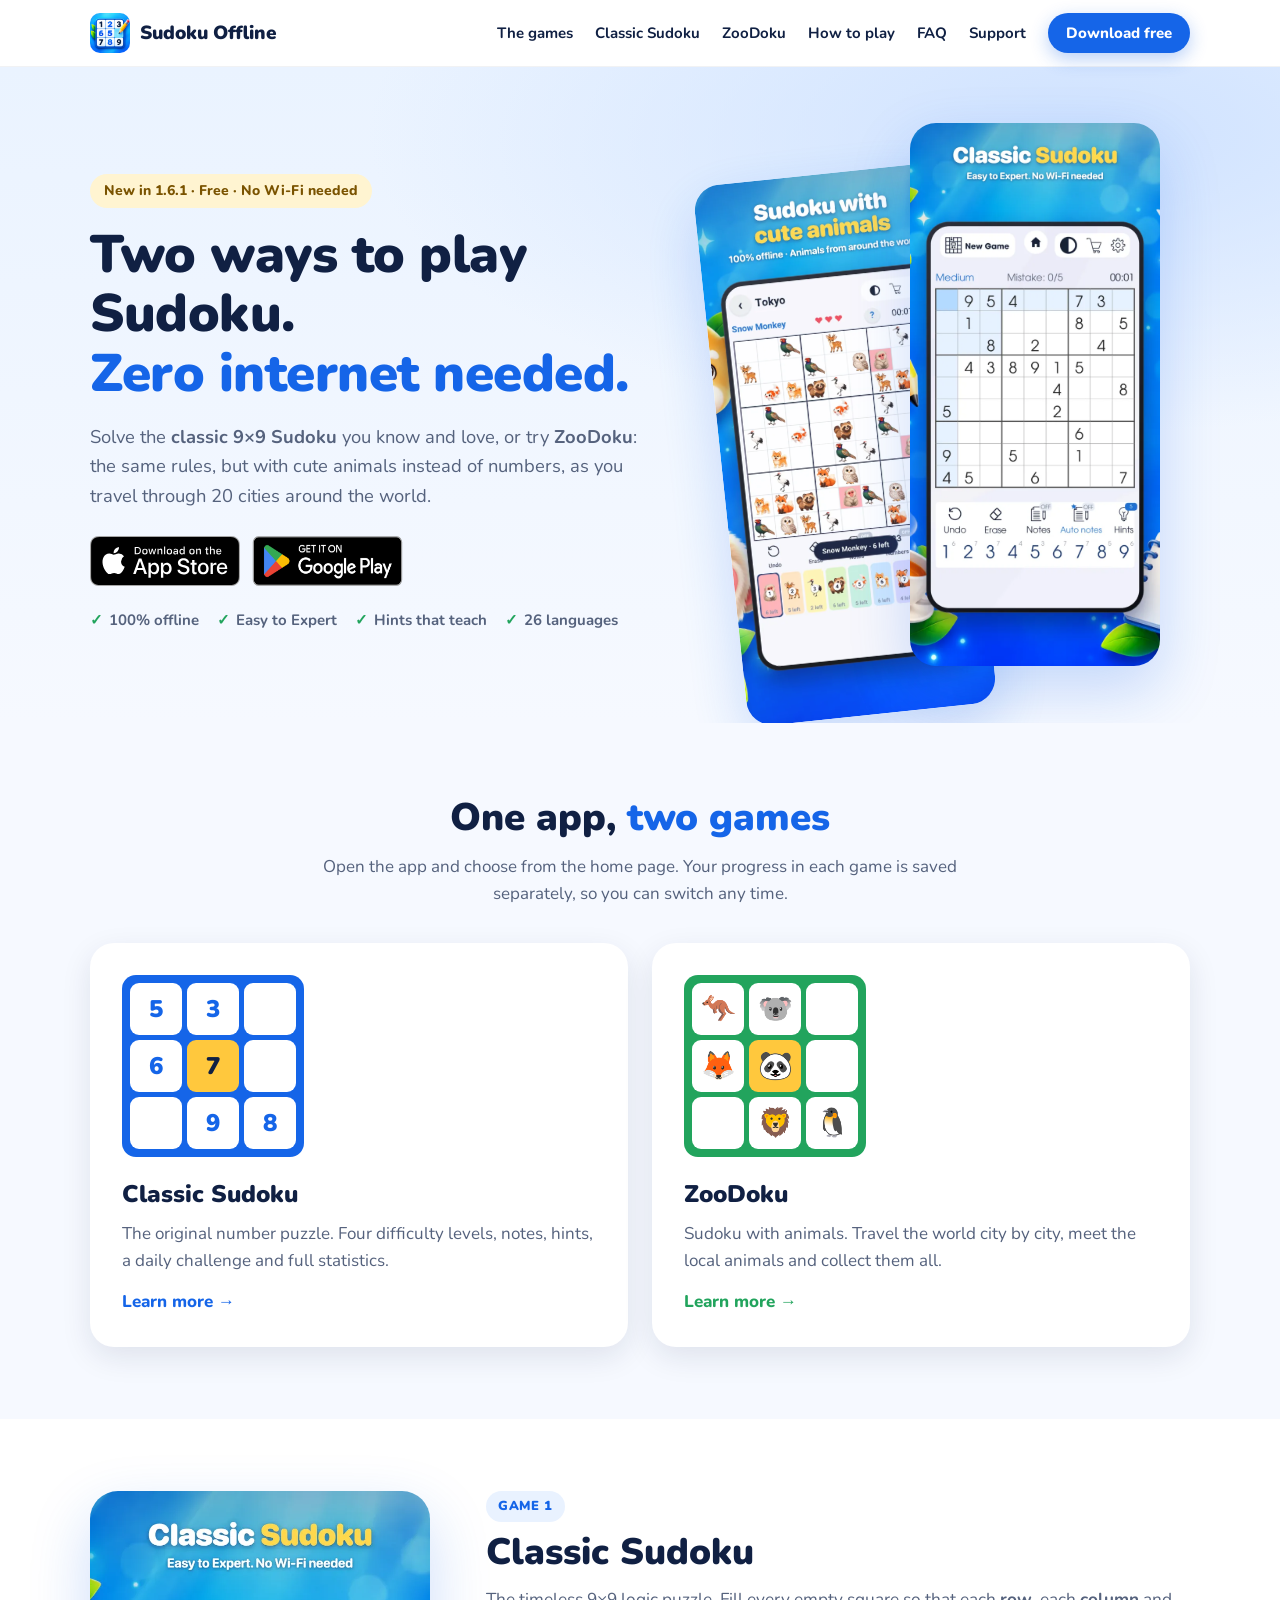
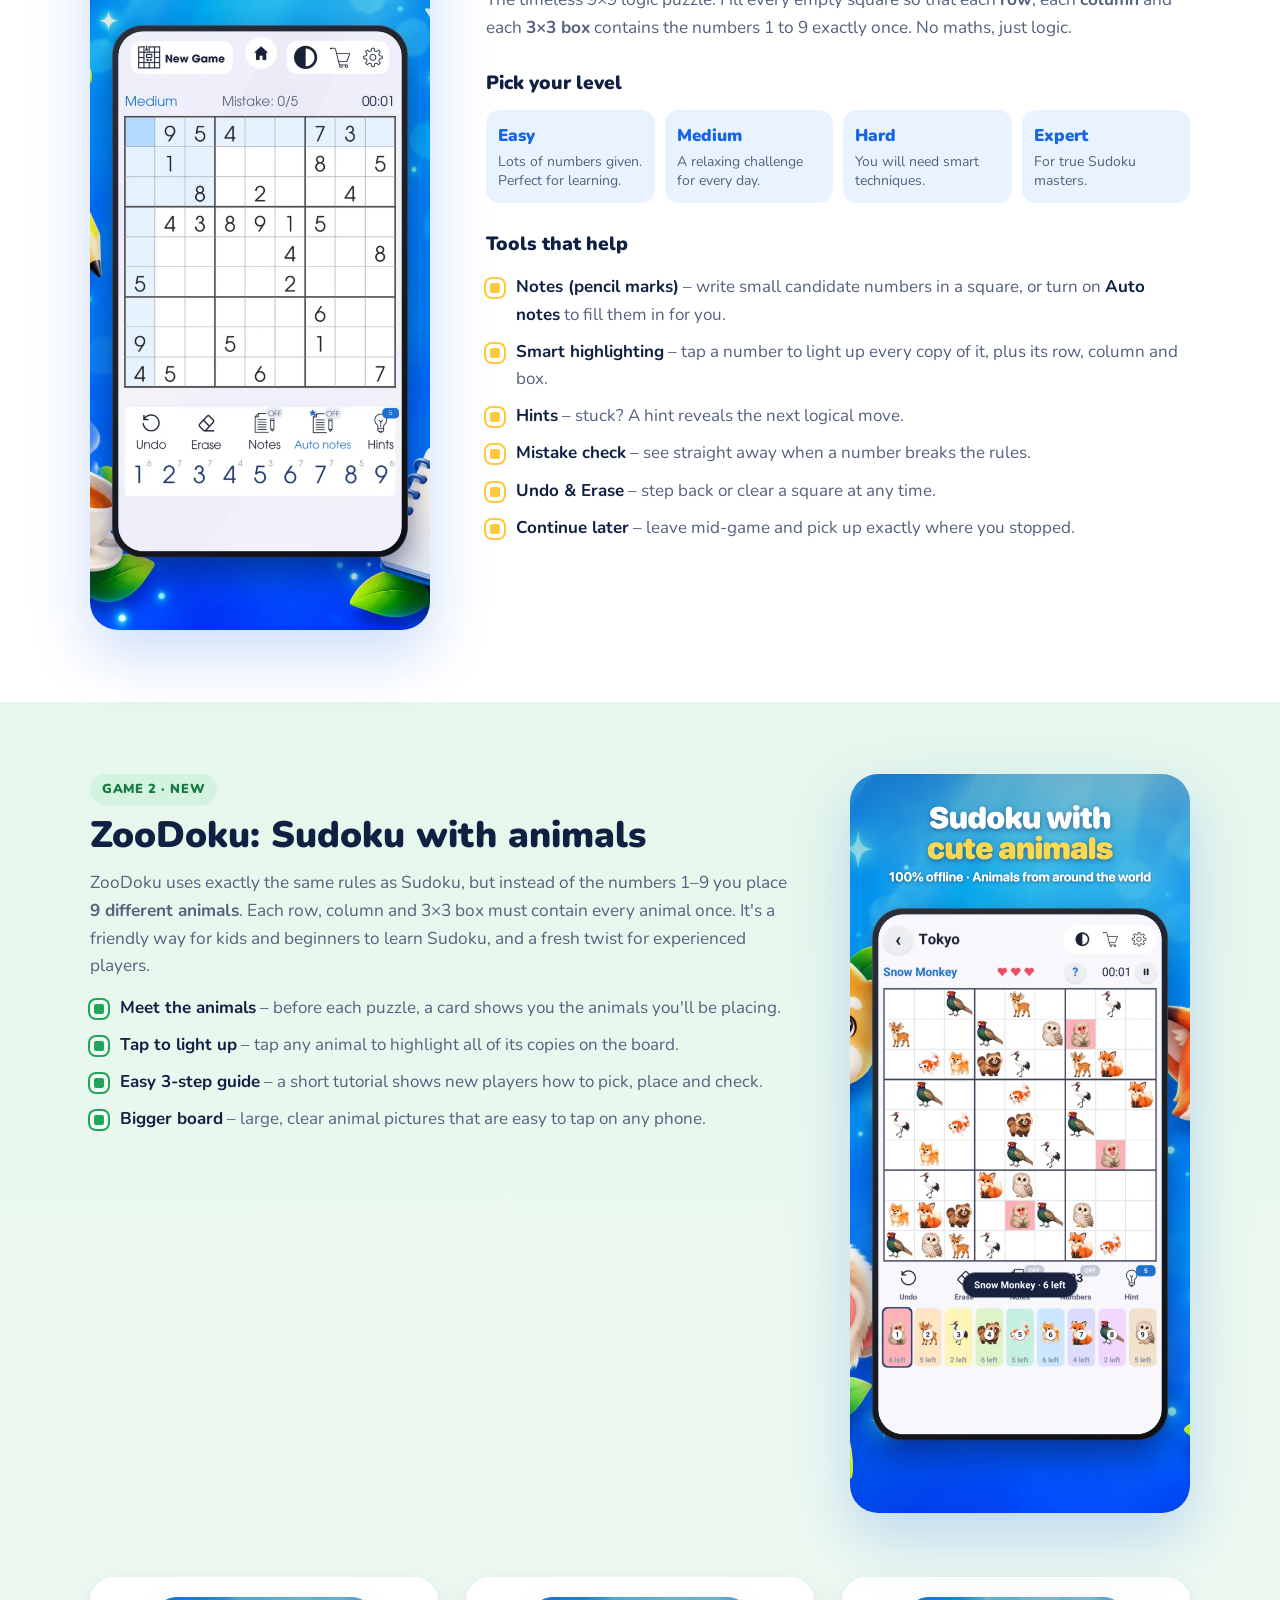
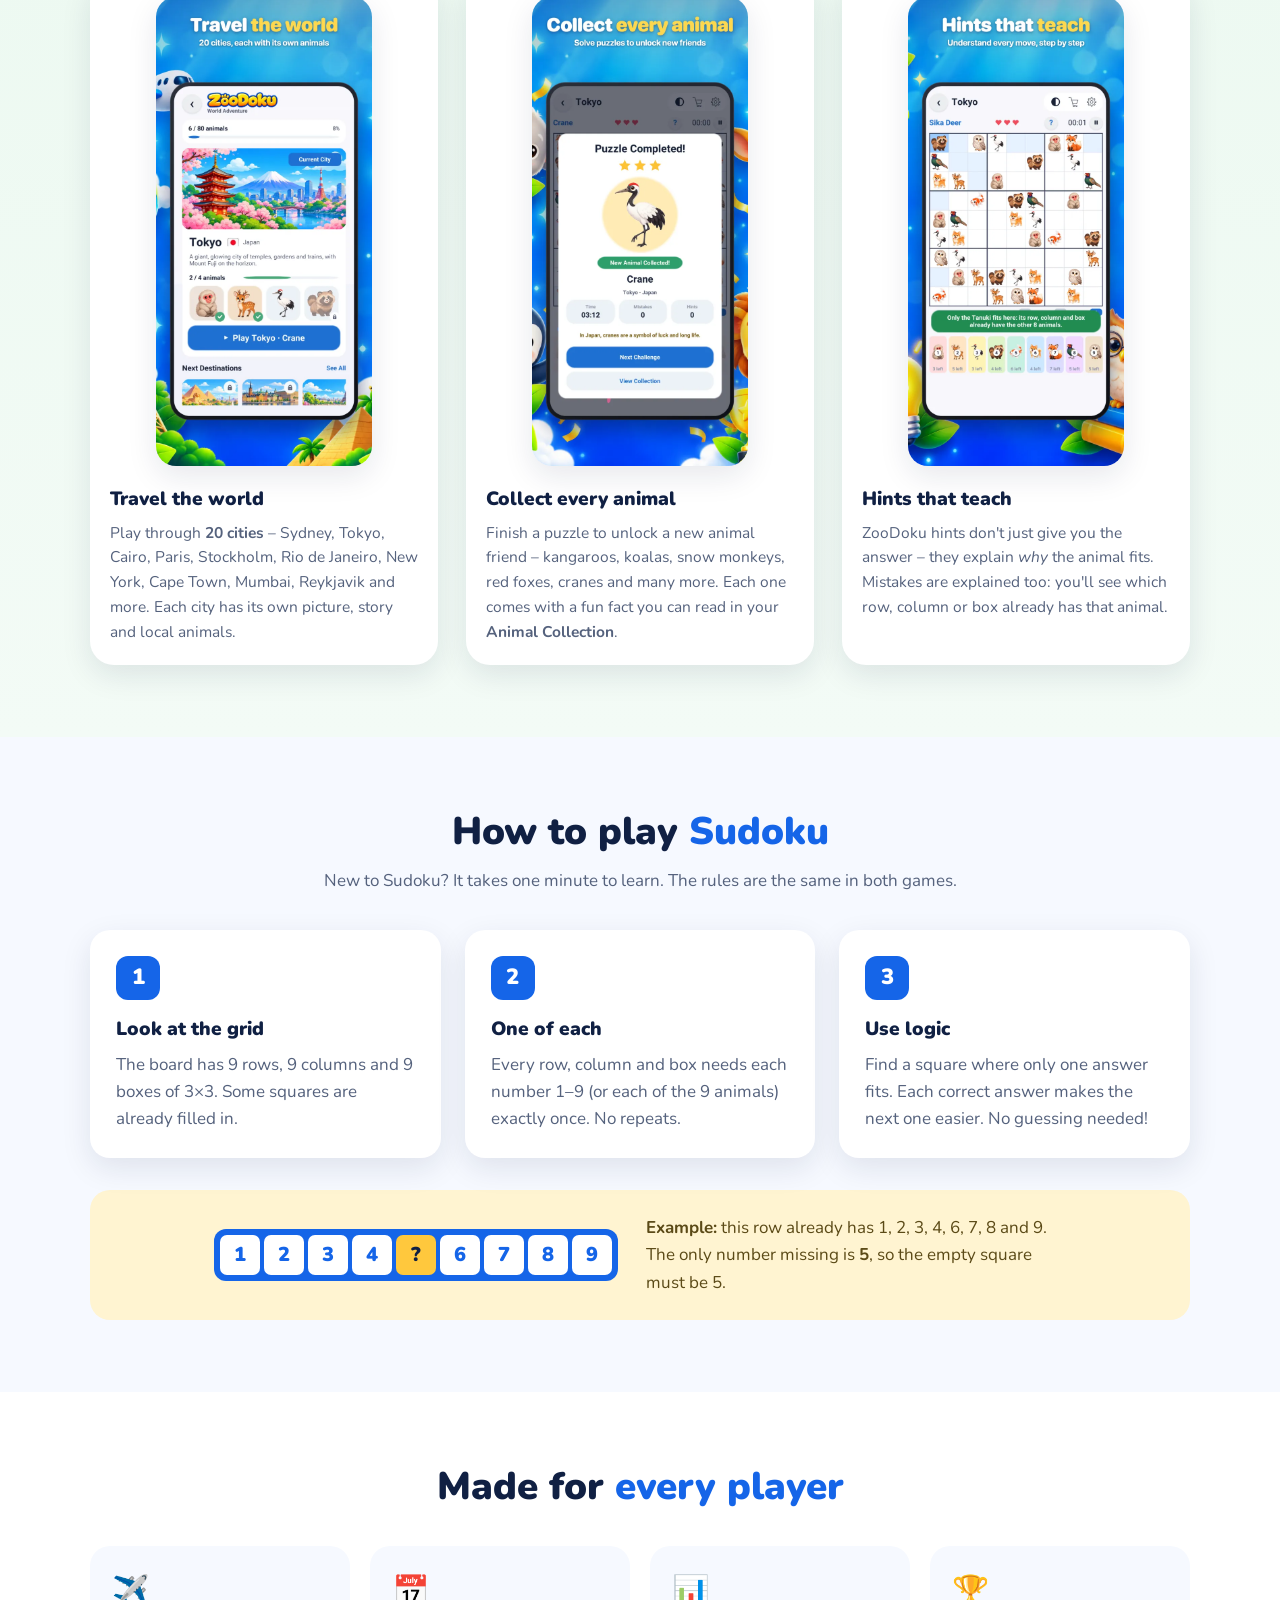
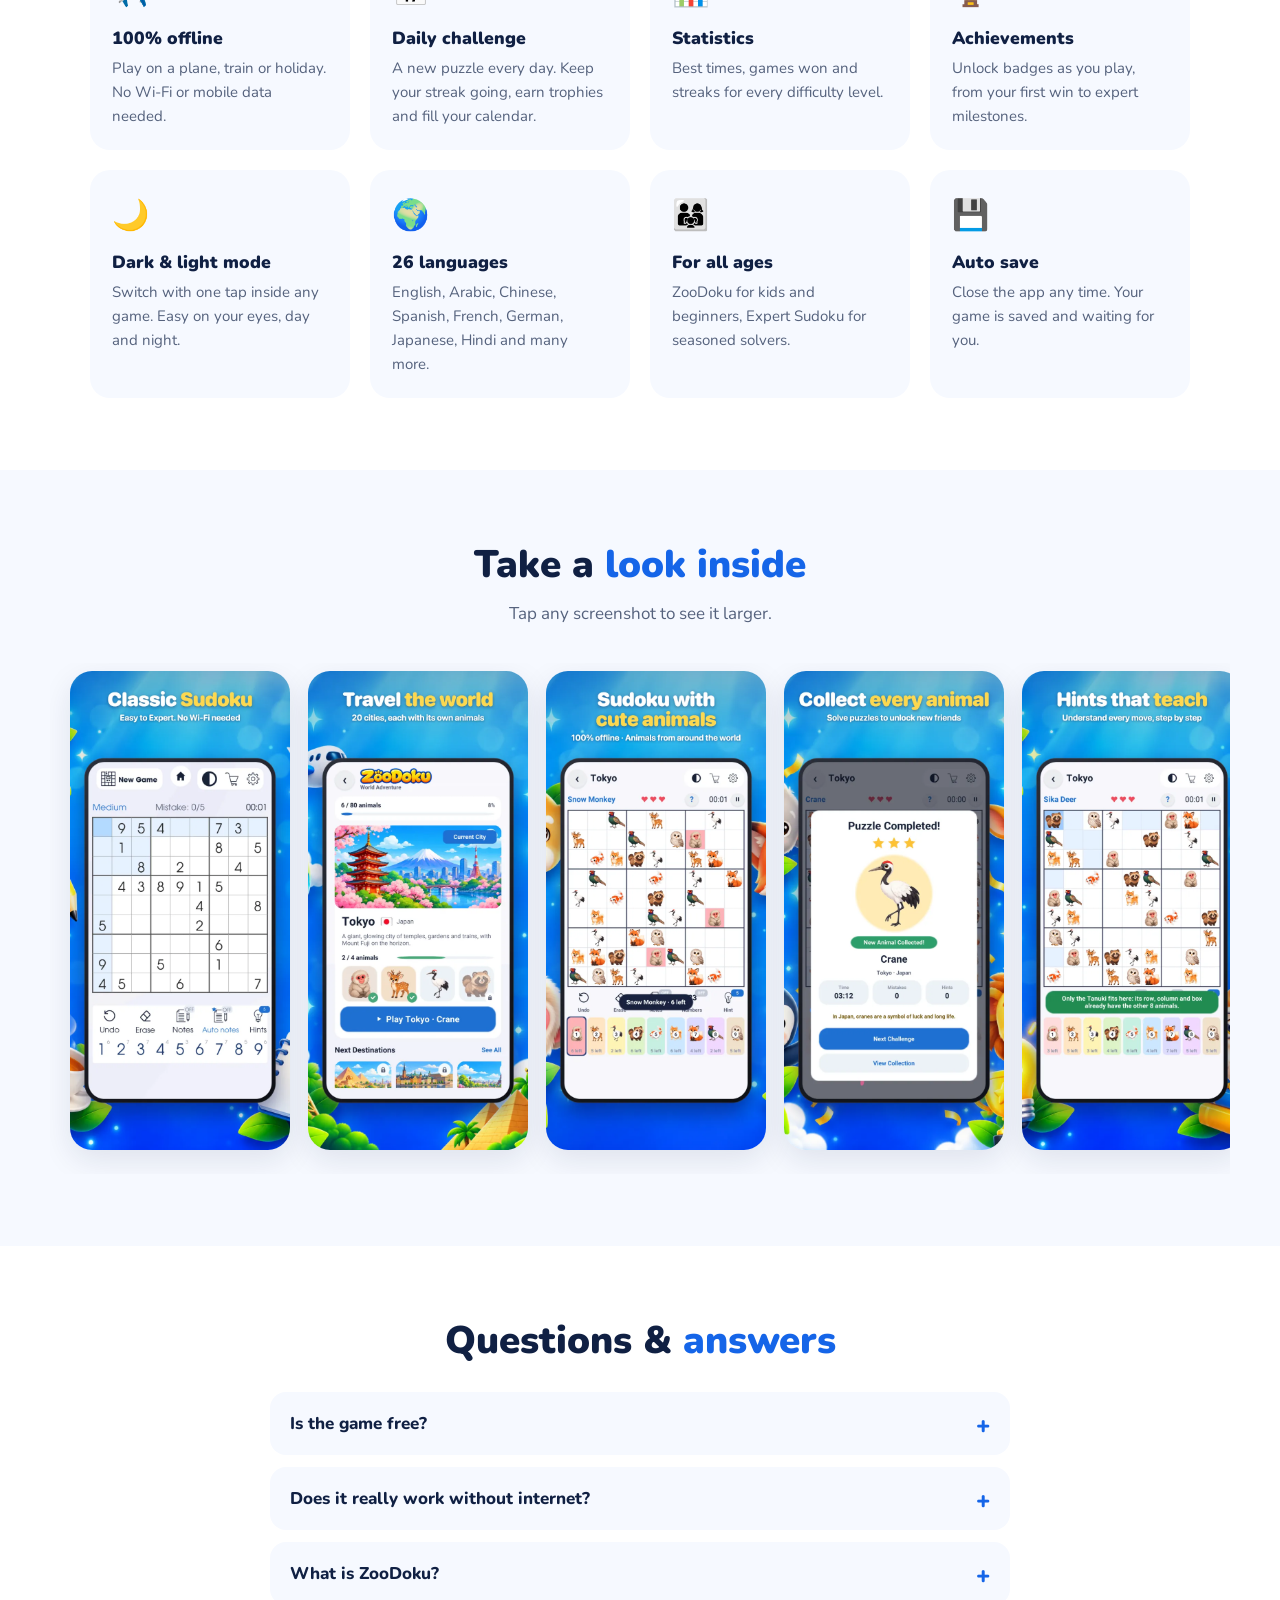
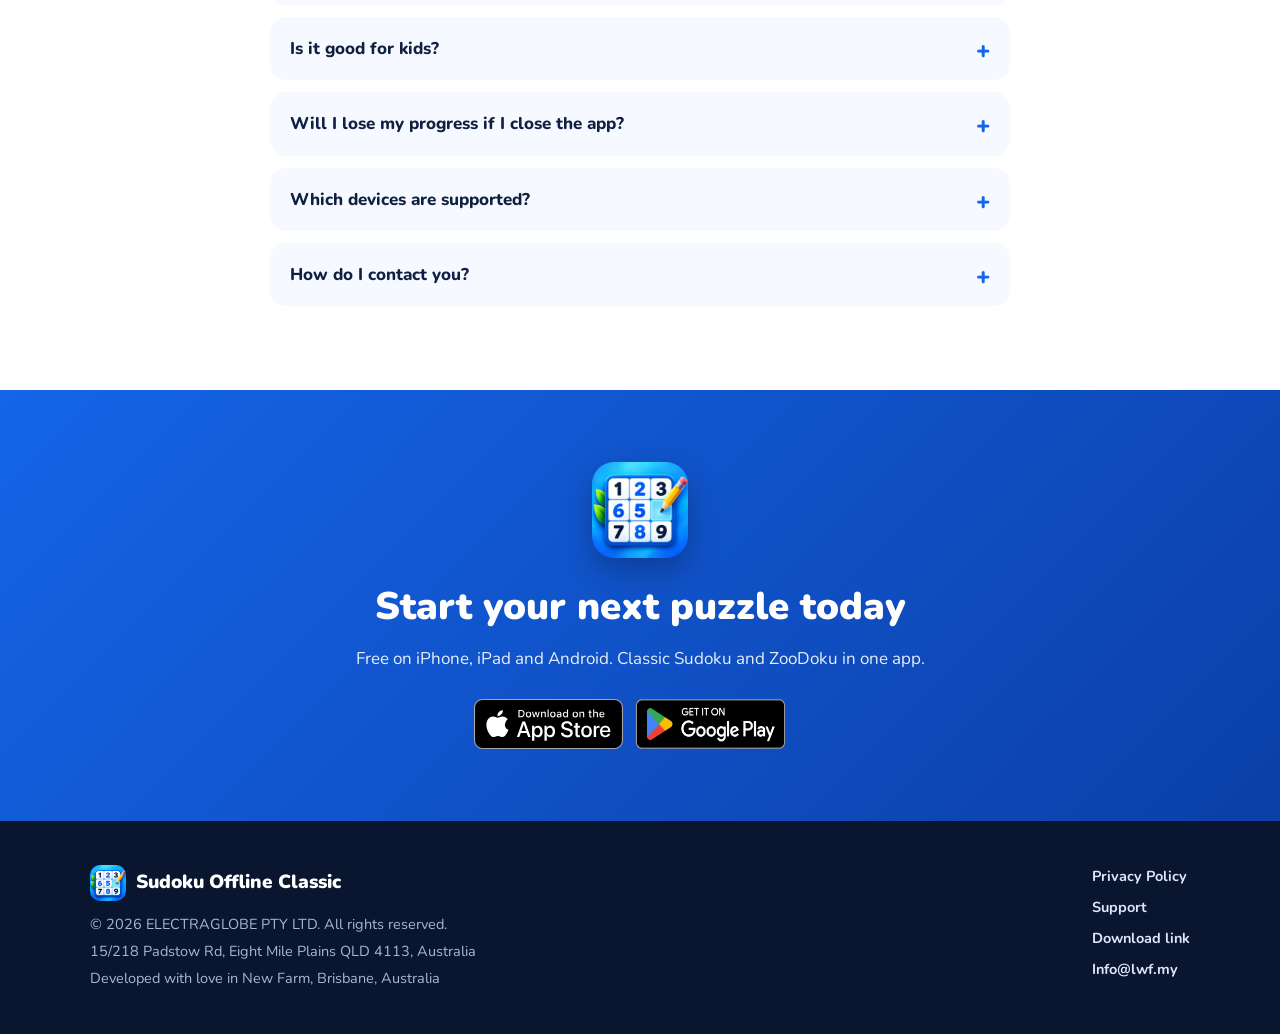
==== commit ed9652fe: "Redesign homepage for v1.6.1: Classic Sudoku + ZooDoku, new icon and screenshots, Firebase privacy s" ====
--- a/index.html
+++ b/index.html
@@ -3,335 +3,289 @@
 <head>
   <meta charset="UTF-8">
   <meta name="viewport" content="width=device-width, initial-scale=1.0">
-  <title>Sudoku Offline Classic Puzzle - Play Sudoku Anytime</title>
-  <meta name="description" content="Play Sudoku offline anywhere with classic number puzzles, smart highlighting, hints, notes, undo, erase, and difficulty levels from easy to expert.">
-  <meta name="keywords" content="sudoku, sudoku offline, sudoku puzzle, classic sudoku, number puzzle, logic game, brain training, offline game, sudoku app">
+  <title>Sudoku Offline Classic Puzzle – Classic Sudoku &amp; ZooDoku Animal Sudoku</title>
+  <meta name="description" content="Play Sudoku 100% offline. Classic 9x9 Sudoku from Easy to Expert, plus ZooDoku: Sudoku with cute animals from 20 cities around the world. Hints that teach, daily challenges, dark mode, 26 languages.">
+  <meta name="keywords" content="sudoku, sudoku offline, classic sudoku, animal sudoku, zoodoku, sudoku for kids, number puzzle, logic game, brain training, offline game">
   <meta name="author" content="ELECTRAGLOBE PTY LTD">
   <meta name="robots" content="index, follow">
   <link rel="canonical" href="https://sudoku-offline-game.pages.dev/">
 
   <meta property="og:type" content="website">
-  <meta property="og:title" content="Sudoku Offline Classic Puzzle">
-  <meta property="og:description" content="Play classic Sudoku offline anytime with smart highlighting, hints, notes, and easy to expert difficulty levels.">
-  <meta property="og:url" content="https://sudoku-offline-game.pages.dev">
+  <meta property="og:title" content="Sudoku Offline Classic Puzzle – Classic Sudoku &amp; ZooDoku">
+  <meta property="og:description" content="Classic Sudoku and cute animal Sudoku in one free app. 100% offline, hints that teach, daily challenges.">
+  <meta property="og:url" content="https://sudoku-offline-game.pages.dev/">
   <meta property="og:image" content="https://sudoku-offline-game.pages.dev/assets/og-image.png">
   <meta property="og:site_name" content="Sudoku Offline Classic Puzzle">
-
   <meta name="twitter:card" content="summary_large_image">
   <meta name="twitter:title" content="Sudoku Offline Classic Puzzle">
-  <meta name="twitter:description" content="Play classic Sudoku offline anytime with smart highlighting, hints, notes, and easy to expert difficulty levels.">
+  <meta name="twitter:description" content="Classic Sudoku and cute animal Sudoku in one free app. 100% offline.">
   <meta name="twitter:image" content="https://sudoku-offline-game.pages.dev/assets/og-image.png">
 
   <link rel="icon" type="image/png" sizes="32x32" href="assets/favicon-32.png">
   <link rel="apple-touch-icon" href="assets/apple-touch-icon.png">
+  <meta name="theme-color" content="#1565e8">
+
   <link rel="preconnect" href="https://fonts.googleapis.com">
   <link rel="preconnect" href="https://fonts.gstatic.com" crossorigin>
-  <link href="https://fonts.googleapis.com/css2?family=Inter:wght@400;500;600;700;800&display=swap" rel="stylesheet">
-  <link rel="stylesheet" href="styles.css">
+  <link href="https://fonts.googleapis.com/css2?family=Nunito:wght@500;700;800;900&display=swap" rel="stylesheet">
+  <link rel="stylesheet" href="home.css">
+
+  <script type="application/ld+json">
+  {
+    "@context": "https://schema.org",
+    "@type": "MobileApplication",
+    "name": "Sudoku Offline Classic Puzzle",
+    "operatingSystem": "iOS, Android",
+    "applicationCategory": "GameApplication",
+    "offers": { "@type": "Offer", "price": "0", "priceCurrency": "USD" },
+    "author": { "@type": "Organization", "name": "ELECTRAGLOBE PTY LTD" }
+  }
+  </script>
 </head>
 <body>
 
-  <header class="header" id="top">
-    <div class="container header__inner">
-      <a href="index.html" class="logo" aria-label="Sudoku Offline Classic Puzzle home">
-        <img src="assets/logo.png" alt="Sudoku Offline Classic Puzzle logo" class="logo__img" width="40" height="40">
-        <span class="logo__text">Sudoku Offline Classic</span>
+  <header class="hdr" id="top">
+    <div class="wrap hdr__in">
+      <a href="index.html" class="brand" aria-label="Sudoku Offline Classic Puzzle home">
+        <img src="assets/icon.webp" alt="" width="40" height="40">
+        <span>Sudoku Offline</span>
       </a>
-
-      <button class="nav-toggle" id="navToggle" aria-label="Toggle navigation" aria-expanded="false">
-        <span></span><span></span><span></span>
-      </button>
-
-      <nav class="nav" id="mainNav" aria-label="Main navigation">
-        <a href="index.html" class="nav__link nav__link--active">Home</a>
-        <a href="#features" class="nav__link">Features</a>
-        <a href="#download" class="nav__link">Download</a>
-        <a href="privacy.html" class="nav__link">Privacy</a>
+      <button class="hdr__toggle" id="navToggle" aria-label="Open menu" aria-expanded="false"><span></span><span></span><span></span></button>
+      <nav class="hdr__nav" id="mainNav" aria-label="Main navigation">
+        <a href="#games" class="nav__link">The games</a>
+        <a href="#classic" class="nav__link">Classic Sudoku</a>
+        <a href="#zoodoku" class="nav__link">ZooDoku</a>
+        <a href="#how" class="nav__link">How to play</a>
+        <a href="#faq" class="nav__link">FAQ</a>
         <a href="support.html" class="nav__link">Support</a>
+        <a href="#download" class="btn btn--sm nav__link">Download free</a>
       </nav>
-
-      <a href="#download" class="btn btn--gradient btn--sm header__cta">Download Now</a>
     </div>
   </header>
 
   <main>
 
-    <section class="hero" aria-labelledby="hero-heading">
-      <div class="container hero__grid">
-        <div class="hero__content">
-          <h1 id="hero-heading" class="hero__title">
-            Relax with Classic Sudoku, <span class="gradient-text">Anytime</span>
-          </h1>
-          <p class="hero__subtitle">
-            Play Sudoku offline with clean number puzzles, smart highlighting, hints, notes, and levels from easy to expert.
-          </p>
-
-          <div class="store-buttons">
-            <a href="https://apps.apple.com/app/sudoku-puzzle-offline-classic/id6782259803" class="store-btn store-btn--apple" target="_blank" rel="noopener noreferrer" aria-label="Download on the App Store">
-              <img src="assets/app-store-badge.svg" alt="Download on the App Store" width="120" height="40">
-            </a>
-            <a href="https://play.google.com/store/apps/details?id=com.sudoku.offline.puzzle&hl=en" class="store-btn store-btn--google" target="_blank" rel="noopener noreferrer" aria-label="Get it on Google Play">
-              <img src="assets/google-play-badge.png" alt="Get it on Google Play" width="155" height="60">
-            </a>
-          </div>
-
-          <div class="chips">
-            <span class="chip"><span class="chip__dot"></span>100% Offline</span>
-            <span class="chip"><span class="chip__dot"></span>Easy to Expert</span>
-            <span class="chip"><span class="chip__dot"></span>Hints &amp; Notes</span>
-            <span class="chip"><span class="chip__dot"></span>Smart Highlighting</span>
-          </div>
-        </div>
-
-        <div class="hero__visual">
-          <div class="hero__glow" aria-hidden="true"></div>
-          <div class="hero-carousel" id="heroCarousel" aria-label="App screenshots">
-            <div class="phone-frame">
-              <div class="phone-frame__screen phone-frame__screen--carousel">
-                <div class="hero-carousel__slide is-active">
-                  <img src="assets/screenshot-1.png" alt="Play Sudoku anywhere offline" width="280" height="498">
-                </div>
-                <div class="hero-carousel__slide">
-                  <img src="assets/screenshot-2.png" alt="Smart highlighting for calm focus" width="280" height="498">
-                </div>
-                <div class="hero-carousel__slide">
-                  <img src="assets/screenshot-3.png" alt="Train your brain daily" width="280" height="498">
-                </div>
-                <div class="hero-carousel__slide">
-                  <img src="assets/screenshot-4.png" alt="Notes, undo and hints" width="280" height="498">
-                </div>
-                <div class="hero-carousel__slide">
-                  <img src="assets/screenshot-5.png" alt="Offline Sudoku gameplay" width="280" height="498">
-                </div>
-              </div>
-            </div>
-            <div class="hero-carousel__dots" role="tablist" aria-label="Screenshot navigation">
-              <button type="button" class="hero-carousel__dot is-active" aria-label="Screenshot 1" aria-selected="true"></button>
-              <button type="button" class="hero-carousel__dot" aria-label="Screenshot 2" aria-selected="false"></button>
-              <button type="button" class="hero-carousel__dot" aria-label="Screenshot 3" aria-selected="false"></button>
-              <button type="button" class="hero-carousel__dot" aria-label="Screenshot 4" aria-selected="false"></button>
-              <button type="button" class="hero-carousel__dot" aria-label="Screenshot 5" aria-selected="false"></button>
-            </div>
-          </div>
-        </div>
-      </div>
-    </section>
-
-    <section class="features" id="features" aria-labelledby="features-heading">
-      <div class="container">
-        <h2 id="features-heading" class="section-title">Everything you need for the perfect Sudoku experience</h2>
-
-        <div class="features__grid">
-          <article class="feature-card">
-            <div class="feature-card__icon feature-card__icon--purple" aria-hidden="true">
-              <svg width="28" height="28" viewBox="0 0 28 28" fill="none"><path d="M4 14c0-5.523 4.477-10 10-10s10 4.477 10 10" stroke="currentColor" stroke-width="2" stroke-linecap="round"/><line x1="6" y1="22" x2="22" y2="6" stroke="currentColor" stroke-width="2.5" stroke-linecap="round"/></svg>
-            </div>
-            <h3 class="feature-card__title">Offline Sudoku</h3>
-            <p class="feature-card__text">Play without Wi-Fi or internet connection.</p>
-          </article>
-
-          <article class="feature-card">
-            <div class="feature-card__icon feature-card__icon--orange" aria-hidden="true">
-              <svg width="28" height="28" viewBox="0 0 28 28" fill="none"><rect x="4" y="16" width="5" height="8" rx="1" fill="currentColor"/><rect x="11" y="10" width="5" height="14" rx="1" fill="currentColor"/><rect x="18" y="4" width="5" height="20" rx="1" fill="currentColor"/></svg>
-            </div>
-            <h3 class="feature-card__title">Difficulty Levels</h3>
-            <p class="feature-card__text">Choose Easy, Medium, Hard, or Expert.</p>
-          </article>
-
-          <article class="feature-card">
-            <div class="feature-card__icon feature-card__icon--green" aria-hidden="true">
-              <svg width="28" height="28" viewBox="0 0 28 28" fill="none"><circle cx="14" cy="14" r="10" stroke="currentColor" stroke-width="2"/><circle cx="14" cy="14" r="4" fill="currentColor"/></svg>
-            </div>
-            <h3 class="feature-card__title">Smart Highlighting</h3>
-            <p class="feature-card__text">Highlight matching numbers to spot patterns faster.</p>
-          </article>
-
-          <article class="feature-card">
-            <div class="feature-card__icon feature-card__icon--blue" aria-hidden="true">
-              <svg width="28" height="28" viewBox="0 0 28 28" fill="none"><path d="M6 22l16-10-6-2-2-6-10 16z" stroke="currentColor" stroke-width="2" stroke-linejoin="round"/></svg>
-            </div>
-            <h3 class="feature-card__title">Hints &amp; Notes</h3>
-            <p class="feature-card__text">Use hints when stuck and notes to track possible numbers.</p>
-          </article>
-
-          <article class="feature-card">
-            <div class="feature-card__icon feature-card__icon--indigo" aria-hidden="true">
-              <svg width="28" height="28" viewBox="0 0 28 28" fill="none"><path d="M10 14a4 4 0 018 0" stroke="currentColor" stroke-width="2" stroke-linecap="round"/><path d="M8 20h12" stroke="currentColor" stroke-width="2" stroke-linecap="round"/></svg>
-            </div>
-            <h3 class="feature-card__title">Undo &amp; Erase</h3>
-            <p class="feature-card__text">Fix mistakes quickly and keep the board clean.</p>
-          </article>
-
-          <article class="feature-card">
-            <div class="feature-card__icon feature-card__icon--pink" aria-hidden="true">
-              <svg width="28" height="28" viewBox="0 0 28 28" fill="none"><path d="M14 4c-3 4-8 6-8 12a8 8 0 0016 0c0-6-5-8-8-12z" stroke="currentColor" stroke-width="2"/></svg>
-            </div>
-            <h3 class="feature-card__title">Relaxing Brain Training</h3>
-            <p class="feature-card__text">Enjoy a calm logic puzzle experience every day.</p>
-          </article>
-        </div>
-      </div>
-    </section>
-
-    <section class="cta" id="download" aria-labelledby="cta-heading">
-      <div class="container">
-        <div class="cta__banner">
-          <h2 id="cta-heading" class="cta__title">
-            Start your next <span class="cta__highlight">Sudoku puzzle</span> today.
-          </h2>
-          <p class="cta__subtitle">Download Sudoku Offline Classic Puzzle and enjoy relaxing number puzzles anytime.</p>
-          <div class="store-buttons store-buttons--center">
-            <a href="https://apps.apple.com/app/sudoku-puzzle-offline-classic/id6782259803" class="store-btn store-btn--apple" target="_blank" rel="noopener noreferrer" aria-label="Download on the App Store">
-              <img src="assets/app-store-badge.svg" alt="Download on the App Store" width="120" height="40">
-            </a>
-            <a href="https://play.google.com/store/apps/details?id=com.sudoku.offline.puzzle&hl=en" class="store-btn store-btn--google" target="_blank" rel="noopener noreferrer" aria-label="Get it on Google Play">
-              <img src="assets/google-play-badge.png" alt="Get it on Google Play" width="155" height="60">
-            </a>
-          </div>
-        </div>
-      </div>
-    </section>
-
-    <section class="experience" aria-labelledby="experience-heading">
-      <div class="container">
-        <div class="experience__card">
-          <div class="experience__visual" aria-hidden="true">
-            <div class="experience__board">
-              <div class="mini-sudoku">
-                <span class="hl">5</span><span>3</span><span></span>
-                <span>6</span><span class="hl">8</span><span></span>
-                <span></span><span></span><span class="hl">8</span>
-              </div>
-            </div>
-          </div>
-          <div>
-            <h2 id="experience-heading" class="experience__title">Designed for calm focus</h2>
-            <p class="experience__text">
-              Sudoku Offline Classic Puzzle is designed for players who enjoy classic number puzzles, logic games, relaxing brain training, and simple offline gameplay. Whether you have a few minutes or want a deeper challenge, you can open the app and start solving instantly.
-            </p>
-          </div>
-        </div>
-      </div>
-    </section>
-
-    <section class="preview" id="preview" aria-labelledby="preview-heading">
-      <div class="container">
-        <h2 id="preview-heading" class="section-title">Simple, clean, and easy to play</h2>
-        <p class="section-subtitle">A polished Sudoku experience with smart tools, calm themes, and difficulty levels for every player.</p>
-
-        <div class="preview__grid">
-          <div class="preview-item">
-            <div class="phone-frame phone-frame--gallery">
-              <div class="phone-frame__screen">
-                <img src="assets/screenshot-1.png" alt="Classic Sudoku board gameplay" loading="lazy" width="240" height="520">
-              </div>
-            </div>
-            <p class="preview-item__caption">Classic Sudoku board</p>
-            <p class="preview-item__sub">Clean grid with clear numbers</p>
-          </div>
-
-          <div class="preview-item">
-            <div class="phone-frame phone-frame--gallery">
-              <div class="phone-frame__screen">
-                <img src="assets/screenshot-4.png" alt="Notes and hints in Sudoku" loading="lazy" width="240" height="520">
-              </div>
-            </div>
-            <p class="preview-item__caption">Notes and hints</p>
-            <p class="preview-item__sub">Helpful tools when you need them</p>
-          </div>
-
-          <div class="preview-item">
-            <div class="phone-frame phone-frame--gallery">
-              <div class="phone-frame__screen">
-                <img src="assets/screenshot-5.png" alt="Easy to expert difficulty levels" loading="lazy" width="240" height="520">
-              </div>
-            </div>
-            <p class="preview-item__caption">Easy to expert levels</p>
-            <p class="preview-item__sub">Progress at your own pace</p>
-          </div>
-        </div>
-      </div>
-    </section>
-
-    <section class="gallery" id="gallery" aria-labelledby="gallery-heading">
-      <div class="container">
-        <h2 id="gallery-heading" class="section-title">App gallery</h2>
-        <p class="section-subtitle">Explore screenshots from Sudoku Offline Classic Puzzle. Tap any image to view it larger.</p>
-
-        <div class="gallery__grid">
-          <figure class="gallery__item">
-            <div class="phone-frame phone-frame--gallery" data-lightbox="assets/screenshot-1.png" data-alt="Play Sudoku anywhere offline" role="button" tabindex="0" aria-label="View screenshot: Play anywhere">
-              <div class="phone-frame__screen">
-                <img src="assets/screenshot-1.png" alt="Play Sudoku anywhere offline" loading="lazy" width="240" height="520">
-              </div>
-            </div>
-            <figcaption>Play anywhere</figcaption>
+    <!-- HERO -->
+    <section class="hero">
+      <div class="wrap hero__grid">
+        <div class="hero__text">
+          <span class="pill">New in 1.6.1 · Free · No Wi-Fi needed</span>
+          <h1>Two ways to play Sudoku.<br><span class="hl">Zero internet needed.</span></h1>
+          <p class="lead">Solve the <strong>classic 9×9 Sudoku</strong> you know and love, or try <strong>ZooDoku</strong>: the same rules, but with cute animals instead of numbers, as you travel through 20 cities around the world.</p>
+          <div class="stores">
+            <a href="https://apps.apple.com/app/sudoku-puzzle-offline-classic/id6782259803" target="_blank" rel="noopener" aria-label="Download on the App Store"><img src="assets/app-store-badge.svg" alt="Download on the App Store" width="150" height="50"></a>
+            <a href="https://play.google.com/store/apps/details?id=com.sudoku.offline.puzzle&hl=en" target="_blank" rel="noopener" aria-label="Get it on Google Play"><img src="assets/google-play-badge.png" alt="Get it on Google Play" width="169" height="65" class="gp"></a>
+          </div>
+          <ul class="ticks">
+            <li>100% offline</li><li>Easy to Expert</li><li>Hints that teach</li><li>26 languages</li>
+          </ul>
+        </div>
+        <div class="hero__phones" aria-hidden="true">
+          <img class="ph ph--back" src="assets/shots/animals.webp" alt="" width="320" height="695">
+          <img class="ph ph--front" src="assets/shots/classic.webp" alt="" width="320" height="695">
+        </div>
+      </div>
+    </section>
+
+    <!-- TWO GAMES -->
+    <section class="sec" id="games">
+      <div class="wrap">
+        <h2 class="sec__title">One app, <span class="hl">two games</span></h2>
+        <p class="sec__sub">Open the app and choose from the home page. Your progress in each game is saved separately, so you can switch any time.</p>
+        <div class="duo">
+          <a href="#classic" class="duo__card duo__card--classic">
+            <div class="duo__grid" aria-hidden="true"><span>5</span><span>3</span><span></span><span>6</span><span class="on">7</span><span></span><span></span><span>9</span><span>8</span></div>
+            <h3>Classic Sudoku</h3>
+            <p>The original number puzzle. Four difficulty levels, notes, hints, a daily challenge and full statistics.</p>
+            <span class="duo__more">Learn more →</span>
+          </a>
+          <a href="#zoodoku" class="duo__card duo__card--zoo">
+            <div class="duo__grid duo__grid--zoo" aria-hidden="true"><span>🦘</span><span>🐨</span><span></span><span>🦊</span><span class="on">🐼</span><span></span><span></span><span>🦁</span><span>🐧</span></div>
+            <h3>ZooDoku</h3>
+            <p>Sudoku with animals. Travel the world city by city, meet the local animals and collect them all.</p>
+            <span class="duo__more">Learn more →</span>
+          </a>
+        </div>
+      </div>
+    </section>
+
+    <!-- CLASSIC -->
+    <section class="sec sec--tint" id="classic">
+      <div class="wrap split">
+        <div class="split__img"><img src="assets/shots/classic.webp" alt="Classic Sudoku board on Medium difficulty" width="320" height="695" loading="lazy" data-lightbox="assets/shots/classic.webp"></div>
+        <div class="split__text">
+          <span class="tag tag--blue">Game 1</span>
+          <h2>Classic Sudoku</h2>
+          <p>The timeless 9×9 logic puzzle. Fill every empty square so that each <strong>row</strong>, each <strong>column</strong> and each <strong>3×3 box</strong> contains the numbers 1 to 9 exactly once. No maths, just logic.</p>
+          <h3>Pick your level</h3>
+          <div class="levels">
+            <div><b>Easy</b><span>Lots of numbers given. Perfect for learning.</span></div>
+            <div><b>Medium</b><span>A relaxing challenge for every day.</span></div>
+            <div><b>Hard</b><span>You will need smart techniques.</span></div>
+            <div><b>Expert</b><span>For true Sudoku masters.</span></div>
+          </div>
+          <h3>Tools that help</h3>
+          <ul class="list">
+            <li><b>Notes (pencil marks)</b> – write small candidate numbers in a square, or turn on <b>Auto notes</b> to fill them in for you.</li>
+            <li><b>Smart highlighting</b> – tap a number to light up every copy of it, plus its row, column and box.</li>
+            <li><b>Hints</b> – stuck? A hint reveals the next logical move.</li>
+            <li><b>Mistake check</b> – see straight away when a number breaks the rules.</li>
+            <li><b>Undo &amp; Erase</b> – step back or clear a square at any time.</li>
+            <li><b>Continue later</b> – leave mid-game and pick up exactly where you stopped.</li>
+          </ul>
+        </div>
+      </div>
+    </section>
+
+    <!-- ZOODOKU -->
+    <section class="sec sec--zoo" id="zoodoku">
+      <div class="wrap">
+        <div class="split split--rev">
+          <div class="split__img"><img src="assets/shots/animals.webp" alt="ZooDoku board with animals in Tokyo" width="320" height="695" loading="lazy" data-lightbox="assets/shots/animals.webp"></div>
+          <div class="split__text">
+            <span class="tag tag--green">Game 2 · New</span>
+            <h2>ZooDoku: Sudoku with animals</h2>
+            <p>ZooDoku uses exactly the same rules as Sudoku, but instead of the numbers 1–9 you place <strong>9 different animals</strong>. Each row, column and 3×3 box must contain every animal once. It's a friendly way for kids and beginners to learn Sudoku, and a fresh twist for experienced players.</p>
+            <ul class="list">
+              <li><b>Meet the animals</b> – before each puzzle, a card shows you the animals you'll be placing.</li>
+              <li><b>Tap to light up</b> – tap any animal to highlight all of its copies on the board.</li>
+              <li><b>Easy 3-step guide</b> – a short tutorial shows new players how to pick, place and check.</li>
+              <li><b>Bigger board</b> – large, clear animal pictures that are easy to tap on any phone.</li>
+            </ul>
+          </div>
+        </div>
+
+        <div class="trio">
+          <figure class="trio__item">
+            <img src="assets/shots/travel.webp" alt="ZooDoku world tour: Tokyo, Japan" width="320" height="695" loading="lazy" data-lightbox="assets/shots/travel.webp">
+            <figcaption><b>Travel the world</b>Play through <b>20 cities</b> – Sydney, Tokyo, Cairo, Paris, Stockholm, Rio de Janeiro, New York, Cape Town, Mumbai, Reykjavik and more. Each city has its own picture, story and local animals.</figcaption>
           </figure>
-
-          <figure class="gallery__item">
-            <div class="phone-frame phone-frame--gallery" data-lightbox="assets/screenshot-2.png" data-alt="Smart highlighting for calm focus" role="button" tabindex="0" aria-label="View screenshot: Smart highlighting">
-              <div class="phone-frame__screen">
-                <img src="assets/screenshot-2.png" alt="Smart highlighting for calm focus" loading="lazy" width="240" height="520">
-              </div>
-            </div>
-            <figcaption>Smart highlighting</figcaption>
+          <figure class="trio__item">
+            <img src="assets/shots/collect.webp" alt="Puzzle completed: new animal collected" width="320" height="695" loading="lazy" data-lightbox="assets/shots/collect.webp">
+            <figcaption><b>Collect every animal</b>Finish a puzzle to unlock a new animal friend – kangaroos, koalas, snow monkeys, red foxes, cranes and many more. Each one comes with a fun fact you can read in your <b>Animal Collection</b>.</figcaption>
           </figure>
-
-          <figure class="gallery__item">
-            <div class="phone-frame phone-frame--gallery" data-lightbox="assets/screenshot-3.png" data-alt="Train your brain daily" role="button" tabindex="0" aria-label="View screenshot: Brain training">
-              <div class="phone-frame__screen">
-                <img src="assets/screenshot-3.png" alt="Train your brain daily" loading="lazy" width="240" height="520">
-              </div>
-            </div>
-            <figcaption>Brain training</figcaption>
+          <figure class="trio__item">
+            <img src="assets/shots/hints.webp" alt="Hint explaining why an animal fits" width="320" height="695" loading="lazy" data-lightbox="assets/shots/hints.webp">
+            <figcaption><b>Hints that teach</b>ZooDoku hints don't just give you the answer – they explain <i>why</i> the animal fits. Mistakes are explained too: you'll see which row, column or box already has that animal.</figcaption>
           </figure>
-
-          <figure class="gallery__item">
-            <div class="phone-frame phone-frame--gallery" data-lightbox="assets/screenshot-4.png" data-alt="Notes, undo and hints" role="button" tabindex="0" aria-label="View screenshot: Notes and hints">
-              <div class="phone-frame__screen">
-                <img src="assets/screenshot-4.png" alt="Notes, undo and hints" loading="lazy" width="240" height="520">
-              </div>
-            </div>
-            <figcaption>Notes &amp; hints</figcaption>
-          </figure>
-
-          <figure class="gallery__item">
-            <div class="phone-frame phone-frame--gallery" data-lightbox="assets/screenshot-5.png" data-alt="Offline Sudoku gameplay" role="button" tabindex="0" aria-label="View screenshot: Offline play">
-              <div class="phone-frame__screen">
-                <img src="assets/screenshot-5.png" alt="Offline Sudoku gameplay" loading="lazy" width="240" height="520">
-              </div>
-            </div>
-            <figcaption>Offline play</figcaption>
-          </figure>
+        </div>
+      </div>
+    </section>
+
+    <!-- HOW TO PLAY -->
+    <section class="sec" id="how">
+      <div class="wrap">
+        <h2 class="sec__title">How to play <span class="hl">Sudoku</span></h2>
+        <p class="sec__sub">New to Sudoku? It takes one minute to learn. The rules are the same in both games.</p>
+        <div class="how">
+          <div class="how__step">
+            <span class="num">1</span>
+            <h3>Look at the grid</h3>
+            <p>The board has 9 rows, 9 columns and 9 boxes of 3×3. Some squares are already filled in.</p>
+          </div>
+          <div class="how__step">
+            <span class="num">2</span>
+            <h3>One of each</h3>
+            <p>Every row, column and box needs each number 1–9 (or each of the 9 animals) exactly once. No repeats.</p>
+          </div>
+          <div class="how__step">
+            <span class="num">3</span>
+            <h3>Use logic</h3>
+            <p>Find a square where only one answer fits. Each correct answer makes the next one easier. No guessing needed!</p>
+          </div>
+        </div>
+        <div class="example">
+          <div class="mini" aria-label="Example row with one square missing">
+            <span>1</span><span>2</span><span>3</span><span>4</span><span class="q">?</span><span>6</span><span>7</span><span>8</span><span>9</span>
+          </div>
+          <p><b>Example:</b> this row already has 1, 2, 3, 4, 6, 7, 8 and 9. The only number missing is <b>5</b>, so the empty square must be 5.</p>
+        </div>
+      </div>
+    </section>
+
+    <!-- MORE FEATURES -->
+    <section class="sec sec--tint" id="features">
+      <div class="wrap">
+        <h2 class="sec__title">Made for <span class="hl">every player</span></h2>
+        <div class="feats">
+          <div class="feat"><span class="ico">✈️</span><h3>100% offline</h3><p>Play on a plane, train or holiday. No Wi-Fi or mobile data needed.</p></div>
+          <div class="feat"><span class="ico">📅</span><h3>Daily challenge</h3><p>A new puzzle every day. Keep your streak going, earn trophies and fill your calendar.</p></div>
+          <div class="feat"><span class="ico">📊</span><h3>Statistics</h3><p>Best times, games won and streaks for every difficulty level.</p></div>
+          <div class="feat"><span class="ico">🏆</span><h3>Achievements</h3><p>Unlock badges as you play, from your first win to expert milestones.</p></div>
+          <div class="feat"><span class="ico">🌙</span><h3>Dark &amp; light mode</h3><p>Switch with one tap inside any game. Easy on your eyes, day and night.</p></div>
+          <div class="feat"><span class="ico">🌍</span><h3>26 languages</h3><p>English, Arabic, Chinese, Spanish, French, German, Japanese, Hindi and many more.</p></div>
+          <div class="feat"><span class="ico">👨‍👩‍👧</span><h3>For all ages</h3><p>ZooDoku for kids and beginners, Expert Sudoku for seasoned solvers.</p></div>
+          <div class="feat"><span class="ico">💾</span><h3>Auto save</h3><p>Close the app any time. Your game is saved and waiting for you.</p></div>
+        </div>
+      </div>
+    </section>
+
+    <!-- GALLERY -->
+    <section class="sec" id="gallery">
+      <div class="wrap">
+        <h2 class="sec__title">Take a <span class="hl">look inside</span></h2>
+        <p class="sec__sub">Tap any screenshot to see it larger.</p>
+      </div>
+      <div class="gallery">
+        <img src="assets/shots/classic.webp" alt="Classic Sudoku" loading="lazy" data-lightbox="assets/shots/classic.webp" tabindex="0">
+        <img src="assets/shots/travel.webp" alt="Travel the world" loading="lazy" data-lightbox="assets/shots/travel.webp" tabindex="0">
+        <img src="assets/shots/animals.webp" alt="Sudoku with cute animals" loading="lazy" data-lightbox="assets/shots/animals.webp" tabindex="0">
+        <img src="assets/shots/collect.webp" alt="Collect every animal" loading="lazy" data-lightbox="assets/shots/collect.webp" tabindex="0">
+        <img src="assets/shots/hints.webp" alt="Hints that teach" loading="lazy" data-lightbox="assets/shots/hints.webp" tabindex="0">
+        <img src="assets/shots/daily.webp" alt="Daily challenge" loading="lazy" data-lightbox="assets/shots/daily.webp" tabindex="0">
+        <img src="assets/shots/dark.webp" alt="Dark mode" loading="lazy" data-lightbox="assets/shots/dark.webp" tabindex="0">
+      </div>
+    </section>
+
+    <!-- FAQ -->
+    <section class="sec sec--tint" id="faq">
+      <div class="wrap faq">
+        <h2 class="sec__title">Questions &amp; <span class="hl">answers</span></h2>
+        <details><summary>Is the game free?</summary><p>Yes. Sudoku Offline Classic Puzzle is free to download and play. It shows ads to support development.</p></details>
+        <details><summary>Does it really work without internet?</summary><p>Yes. Both Classic Sudoku and ZooDoku work completely offline. Ads and anonymous statistics are only sent when your phone is online.</p></details>
+        <details><summary>What is ZooDoku?</summary><p>ZooDoku is Sudoku with animals. The rules are exactly the same as Sudoku, but you place 9 animals instead of the numbers 1–9. You travel through 20 cities, unlock the animals of each place and learn a fun fact about each one.</p></details>
+        <details><summary>Is it good for kids?</summary><p>Yes. ZooDoku's animal pictures, 3-step guide and hints that explain each move make it a great first Sudoku for children. Adults can play Classic Sudoku up to Expert level.</p></details>
+        <details><summary>Will I lose my progress if I close the app?</summary><p>No. Your current game, statistics, streaks and animal collection are saved on your device automatically.</p></details>
+        <details><summary>Which devices are supported?</summary><p>iPhone and iPad (App Store) and Android phones and tablets (Google Play).</p></details>
+        <details><summary>How do I contact you?</summary><p>Email us at <a href="mailto:Info@lwf.my">Info@lwf.my</a> or visit the <a href="support.html">Support page</a>.</p></details>
+      </div>
+    </section>
+
+    <!-- CTA -->
+    <section class="cta" id="download">
+      <div class="wrap cta__in">
+        <img src="assets/icon.webp" alt="Sudoku Offline Classic Puzzle app icon" width="96" height="96" class="cta__icon">
+        <h2>Start your next puzzle today</h2>
+        <p>Free on iPhone, iPad and Android. Classic Sudoku and ZooDoku in one app.</p>
+        <div class="stores stores--center">
+          <a href="https://apps.apple.com/app/sudoku-puzzle-offline-classic/id6782259803" target="_blank" rel="noopener" aria-label="Download on the App Store"><img src="assets/app-store-badge.svg" alt="Download on the App Store" width="150" height="50"></a>
+          <a href="https://play.google.com/store/apps/details?id=com.sudoku.offline.puzzle&hl=en" target="_blank" rel="noopener" aria-label="Get it on Google Play"><img src="assets/google-play-badge.png" alt="Get it on Google Play" width="169" height="65" class="gp"></a>
         </div>
       </div>
     </section>
 
   </main>
 
-  <footer class="footer">
-    <div class="container footer__inner">
-      <div class="footer__brand">
-        <img src="assets/logo.png" alt="" width="36" height="36">
-        <span>Sudoku Offline Classic</span>
-      </div>
-      <div class="footer__info">
+  <footer class="ftr">
+    <div class="wrap ftr__in">
+      <div>
+        <a href="index.html" class="brand brand--light"><img src="assets/icon.webp" alt="" width="36" height="36"><span>Sudoku Offline Classic</span></a>
         <p>&copy; 2026 ELECTRAGLOBE PTY LTD. All rights reserved.</p>
-        <p>Developer: <a href="https://electraglobe.com/" target="_blank" rel="noopener noreferrer">ELECTRAGLOBE PTY LTD</a></p>
         <p>15/218 Padstow Rd, Eight Mile Plains QLD 4113, Australia</p>
-        <p class="footer__love">Developed with love in New Farm, Brisbane, Australia</p>
-      </div>
-      <div class="footer__links">
+        <p>Developed with love in New Farm, Brisbane, Australia</p>
+      </div>
+      <nav class="ftr__links" aria-label="Footer">
         <a href="privacy.html">Privacy Policy</a>
         <a href="support.html">Support</a>
+        <a href="download.html">Download link</a>
         <a href="mailto:Info@lwf.my">Info@lwf.my</a>
-      </div>
+      </nav>
     </div>
   </footer>
 
   <div class="lightbox" id="lightbox" role="dialog" aria-modal="true" aria-label="Screenshot preview">
-    <button class="lightbox__close" id="lightboxClose" aria-label="Close preview">&times;</button>
-    <img class="lightbox__img" id="lightboxImg" src="" alt="">
+    <button class="lightbox__close" id="lightboxClose" aria-label="Close">&times;</button>
+    <img id="lightboxImg" src="" alt="">
   </div>
 
   <script src="script.js"></script>
--- a/home.css
+++ b/home.css
@@ -0,0 +1,203 @@
+/* Sudoku Offline Classic — homepage (v1.6.1 redesign) */
+
+:root {
+  --blue: #1565e8;
+  --blue-dark: #0b3fa8;
+  --sky: #e9f2ff;
+  --yellow: #ffc83d;
+  --yellow-soft: #fff4d1;
+  --green: #22a45d;
+  --green-soft: #e6f7ec;
+  --ink: #102043;
+  --muted: #55627d;
+  --card: #ffffff;
+  --bg: #f6f9ff;
+  --radius: 20px;
+  --shadow: 0 10px 30px rgba(16, 32, 67, 0.10);
+  --shadow-lg: 0 24px 60px rgba(21, 101, 232, 0.22);
+  --font: 'Nunito', -apple-system, BlinkMacSystemFont, 'Segoe UI', Roboto, sans-serif;
+}
+
+*, *::before, *::after { box-sizing: border-box; margin: 0; padding: 0; }
+html { scroll-behavior: smooth; -webkit-text-size-adjust: 100%; scroll-padding-top: 76px; }
+body { font-family: var(--font); color: var(--ink); background: var(--bg); line-height: 1.6; font-size: 17px; overflow-x: hidden; }
+img { max-width: 100%; height: auto; display: block; }
+a { color: var(--blue); text-decoration: none; }
+.wrap { width: 100%; max-width: 1140px; margin: 0 auto; padding: 0 20px; }
+.hl { color: var(--blue); }
+
+.btn { display: inline-block; background: var(--blue); color: #fff !important; font-weight: 800; border-radius: 999px; padding: 12px 22px; box-shadow: 0 6px 18px rgba(21,101,232,.3); transition: transform .2s, background .2s; }
+.btn:hover { background: var(--blue-dark); transform: translateY(-1px); }
+.btn--sm { padding: 8px 18px; font-size: 15px; }
+
+/* Header */
+.hdr { position: sticky; top: 0; z-index: 50; background: rgba(255,255,255,.92); backdrop-filter: saturate(160%) blur(10px); -webkit-backdrop-filter: saturate(160%) blur(10px); border-bottom: 1px solid rgba(16,32,67,.06); }
+.hdr__in { display: flex; align-items: center; justify-content: space-between; height: 66px; gap: 16px; }
+.brand { display: flex; align-items: center; gap: 10px; font-weight: 900; font-size: 19px; color: var(--ink); }
+.brand img { border-radius: 10px; }
+.hdr__nav { display: flex; align-items: center; gap: 22px; }
+.hdr__nav .nav__link:not(.btn) { color: var(--ink); font-weight: 700; font-size: 15px; }
+.hdr__nav .nav__link:not(.btn):hover { color: var(--blue); }
+.hdr__toggle { display: none; background: none; border: 0; width: 40px; height: 40px; cursor: pointer; padding: 8px; }
+.hdr__toggle span { display: block; height: 3px; background: var(--ink); border-radius: 2px; margin: 4px 0; }
+
+/* Hero */
+.hero { background: radial-gradient(1200px 500px at 85% 10%, #cfe2ff 0%, transparent 60%), linear-gradient(180deg, #eaf3ff 0%, var(--bg) 100%); padding: 56px 0 40px; overflow: hidden; }
+.hero__grid { display: grid; grid-template-columns: 1.1fr .9fr; align-items: center; gap: 40px; }
+.pill { display: inline-block; background: var(--yellow-soft); color: #7a5300; font-weight: 800; font-size: 14px; padding: 6px 14px; border-radius: 999px; margin-bottom: 18px; }
+.hero h1 { font-size: clamp(2rem, 5vw, 3.3rem); line-height: 1.12; font-weight: 900; letter-spacing: -.5px; }
+.lead { font-size: 1.15rem; color: var(--muted); margin: 18px 0 26px; max-width: 560px; }
+.stores { display: flex; align-items: center; gap: 12px; flex-wrap: wrap; }
+.stores img { height: 50px; width: auto; }
+.stores img.gp { height: 74px; margin: -12px -10px; }
+.stores--center { justify-content: center; }
+.ticks { list-style: none; display: flex; flex-wrap: wrap; gap: 8px 18px; margin-top: 22px; color: var(--muted); font-weight: 700; font-size: 15px; }
+.ticks li::before { content: '✓'; color: var(--green); font-weight: 900; margin-right: 6px; }
+.hero__phones { position: relative; height: 560px; }
+.ph { position: absolute; width: 250px; border-radius: 26px; box-shadow: var(--shadow-lg); }
+.ph--front { right: 30px; top: 0; z-index: 2; }
+.ph--back { right: 220px; top: 50px; transform: rotate(-6deg); opacity: .97; }
+
+/* Sections */
+.sec { padding: 72px 0; }
+.sec--tint { background: #fff; }
+.sec--zoo { background: linear-gradient(180deg, var(--green-soft) 0%, #f3fbf6 100%); }
+.sec__title { font-size: clamp(1.7rem, 4vw, 2.4rem); font-weight: 900; text-align: center; line-height: 1.2; }
+.sec__sub { text-align: center; color: var(--muted); max-width: 640px; margin: 12px auto 36px; }
+
+/* Two games */
+.duo { display: grid; grid-template-columns: 1fr 1fr; gap: 24px; }
+.duo__card { background: var(--card); border-radius: 24px; padding: 30px; box-shadow: var(--shadow); color: var(--ink); transition: transform .2s, box-shadow .2s; border: 2px solid transparent; }
+.duo__card:hover { transform: translateY(-4px); box-shadow: var(--shadow-lg); }
+.duo__card--classic:hover { border-color: #bcd6ff; }
+.duo__card--zoo:hover { border-color: #b9e8cb; }
+.duo__card h3 { font-size: 1.5rem; font-weight: 900; margin: 18px 0 6px; }
+.duo__card p { color: var(--muted); }
+.duo__more { display: inline-block; margin-top: 14px; font-weight: 800; color: var(--blue); }
+.duo__card--zoo .duo__more { color: var(--green); }
+.duo__grid { display: grid; grid-template-columns: repeat(3, 52px); gap: 5px; padding: 8px; background: var(--blue); border-radius: 14px; width: max-content; }
+.duo__grid span { width: 52px; height: 52px; border-radius: 9px; background: #fff; display: grid; place-items: center; font-weight: 900; font-size: 24px; color: var(--blue); }
+.duo__grid span.on { background: var(--yellow); color: var(--ink); }
+.duo__grid--zoo { background: var(--green); }
+.duo__grid--zoo span { font-size: 28px; }
+
+/* Split layout */
+.split { display: grid; grid-template-columns: 340px 1fr; gap: 56px; align-items: start; }
+.split--rev { grid-template-columns: 1fr 340px; }
+.split--rev .split__img { order: 2; }
+.split__img img { width: 100%; border-radius: 28px; box-shadow: var(--shadow-lg); cursor: zoom-in; position: sticky; top: 90px; }
+.split__text h2 { font-size: clamp(1.7rem, 4vw, 2.3rem); font-weight: 900; line-height: 1.2; margin: 8px 0 12px; }
+.split__text h3 { font-size: 1.2rem; font-weight: 900; margin: 26px 0 12px; }
+.split__text > p { color: var(--muted); font-size: 1.08rem; }
+.tag { display: inline-block; font-size: 13px; font-weight: 900; text-transform: uppercase; letter-spacing: .6px; padding: 5px 12px; border-radius: 999px; }
+.tag--blue { background: var(--sky); color: var(--blue); }
+.tag--green { background: #d3f2df; color: #157a42; }
+.levels { display: grid; grid-template-columns: repeat(4, 1fr); gap: 10px; }
+.levels div { background: var(--sky); border-radius: 14px; padding: 12px; }
+.levels b { display: block; font-weight: 900; color: var(--blue); }
+.levels span { font-size: 14px; color: var(--muted); line-height: 1.4; display: block; margin-top: 2px; }
+.list { list-style: none; display: grid; gap: 10px; margin-top: 14px; }
+.list li { position: relative; padding-left: 30px; color: var(--muted); }
+.list li::before { content: ''; position: absolute; left: 0; top: 6px; width: 18px; height: 18px; border-radius: 6px; background: var(--yellow); box-shadow: inset 0 0 0 4px #fff, 0 0 0 2px var(--yellow); }
+.list b { color: var(--ink); }
+.sec--zoo .list li::before { background: var(--green); box-shadow: inset 0 0 0 4px #f0faf4, 0 0 0 2px var(--green); }
+
+.trio { display: grid; grid-template-columns: repeat(3, 1fr); gap: 28px; margin-top: 64px; }
+.trio__item { background: #fff; border-radius: 24px; padding: 20px; box-shadow: var(--shadow); }
+.trio__item img { width: 70%; margin: 0 auto 18px; border-radius: 20px; box-shadow: var(--shadow); cursor: zoom-in; }
+.trio__item figcaption { color: var(--muted); font-size: 15.5px; }
+.trio__item figcaption > b:first-child { display: block; color: var(--ink); font-size: 1.2rem; font-weight: 900; margin-bottom: 6px; }
+
+/* How to play */
+.how { display: grid; grid-template-columns: repeat(3, 1fr); gap: 24px; }
+.how__step { background: #fff; border-radius: var(--radius); padding: 26px; box-shadow: var(--shadow); }
+.how__step .num { display: grid; place-items: center; width: 44px; height: 44px; border-radius: 12px; background: var(--blue); color: #fff; font-weight: 900; font-size: 22px; }
+.how__step h3 { font-weight: 900; font-size: 1.2rem; margin: 14px 0 6px; }
+.how__step p { color: var(--muted); }
+.example { margin-top: 32px; background: var(--yellow-soft); border-radius: var(--radius); padding: 24px; display: flex; align-items: center; gap: 28px; flex-wrap: wrap; justify-content: center; }
+.mini { display: grid; grid-template-columns: repeat(9, 40px); gap: 4px; padding: 6px; background: var(--blue); border-radius: 12px; }
+.mini span { height: 40px; background: #fff; border-radius: 7px; display: grid; place-items: center; font-weight: 900; color: var(--blue); font-size: 20px; }
+.mini span.q { background: var(--yellow); color: var(--ink); }
+.example p { max-width: 420px; color: #5b4a17; }
+
+/* Features */
+.feats { display: grid; grid-template-columns: repeat(4, 1fr); gap: 20px; margin-top: 36px; }
+.feat { background: var(--bg); border-radius: var(--radius); padding: 22px; }
+.feat .ico { font-size: 30px; }
+.feat h3 { font-weight: 900; font-size: 1.1rem; margin: 8px 0 4px; }
+.feat p { color: var(--muted); font-size: 15px; }
+
+/* Gallery */
+.gallery { display: flex; gap: 18px; overflow-x: auto; padding: 8px 20px 24px; scroll-snap-type: x mandatory; max-width: 1180px; margin: 0 auto; }
+.gallery img { flex: 0 0 auto; width: 220px; border-radius: 22px; box-shadow: var(--shadow); scroll-snap-align: center; cursor: zoom-in; transition: transform .2s; }
+.gallery img:hover, .gallery img:focus { transform: translateY(-4px); outline: none; }
+
+/* FAQ */
+.faq { max-width: 780px; }
+.faq .sec__title { margin-bottom: 28px; }
+.faq details { background: var(--bg); border-radius: 16px; padding: 4px 20px; margin-bottom: 12px; }
+.faq summary { cursor: pointer; font-weight: 800; padding: 14px 0; list-style: none; position: relative; padding-right: 30px; }
+.faq summary::-webkit-details-marker { display: none; }
+.faq summary::after { content: '+'; position: absolute; right: 0; top: 10px; font-size: 24px; color: var(--blue); font-weight: 900; }
+.faq details[open] summary::after { content: '–'; }
+.faq details p { color: var(--muted); padding-bottom: 16px; }
+
+/* CTA */
+.cta { background: linear-gradient(135deg, #1565e8 0%, #0b3fa8 100%); color: #fff; padding: 72px 0; text-align: center; }
+.cta__icon { margin: 0 auto 18px; border-radius: 22px; box-shadow: 0 12px 30px rgba(0,0,0,.25); }
+.cta h2 { font-size: clamp(1.7rem, 4vw, 2.4rem); font-weight: 900; }
+.cta p { opacity: .9; margin: 8px 0 26px; }
+
+/* Footer */
+.ftr { background: #0a1630; color: #aab6d3; padding: 44px 0; font-size: 14.5px; }
+.ftr__in { display: flex; justify-content: space-between; gap: 30px; flex-wrap: wrap; }
+.brand--light { color: #fff; margin-bottom: 12px; }
+.ftr p { margin-top: 4px; }
+.ftr__links { display: flex; flex-direction: column; gap: 8px; }
+.ftr__links a { color: #dfe7fb; font-weight: 700; }
+
+/* Lightbox (used by script.js) */
+.lightbox { position: fixed; inset: 0; background: rgba(8,15,35,.88); display: none; align-items: center; justify-content: center; z-index: 100; padding: 20px; }
+.lightbox--open { display: flex; }
+.lightbox img { max-height: 92vh; width: auto; border-radius: 22px; }
+.lightbox__close { position: absolute; top: 14px; right: 18px; background: #fff; border: 0; width: 44px; height: 44px; border-radius: 50%; font-size: 28px; cursor: pointer; line-height: 1; }
+
+/* Responsive */
+@media (max-width: 980px) {
+  .hdr__toggle { display: block; }
+  .hdr__nav { display: none; position: absolute; top: 66px; left: 0; right: 0; background: #fff; flex-direction: column; align-items: stretch; gap: 0; padding: 8px 20px 18px; box-shadow: 0 12px 24px rgba(16,32,67,.12); }
+  .hdr__nav.nav--open { display: flex; }
+  .hdr__nav .nav__link:not(.btn) { padding: 12px 0; border-bottom: 1px solid #eef2fa; }
+  .hdr__nav .btn { margin-top: 12px; text-align: center; }
+  .hero__grid { grid-template-columns: 1fr; }
+  .hero__phones { height: 440px; max-width: 420px; margin: 0 auto; width: 100%; }
+  .ph { width: 200px; }
+  .ph--front { right: 10%; }
+  .ph--back { right: auto; left: 8%; }
+  .split, .split--rev { grid-template-columns: 1fr; gap: 32px; }
+  .split--rev .split__img { order: 0; }
+  .split__img { max-width: 300px; margin: 0 auto; }
+  .split__img img { position: static; }
+  .trio, .how { grid-template-columns: 1fr; }
+  .trio__item img { width: 60%; }
+  .feats { grid-template-columns: repeat(2, 1fr); }
+  .levels { grid-template-columns: repeat(2, 1fr); }
+}
+
+@media (max-width: 560px) {
+  body { font-size: 16px; }
+  .wrap { padding: 0 16px; }
+  .hero { padding-top: 34px; }
+  .hero__phones { height: 360px; }
+  .ph { width: 165px; border-radius: 20px; }
+  .duo { grid-template-columns: 1fr; }
+  .feats { grid-template-columns: 1fr; }
+  .duo__grid { grid-template-columns: repeat(3, 44px); }
+  .duo__grid span { width: 44px; height: 44px; font-size: 20px; }
+  .mini { grid-template-columns: repeat(9, 1fr); width: 100%; }
+  .mini span { height: 32px; font-size: 16px; }
+  .sec { padding: 54px 0; }
+  .gallery img { width: 180px; }
+  .stores img { height: 46px; }
+  .stores img.gp { height: 68px; }
+}
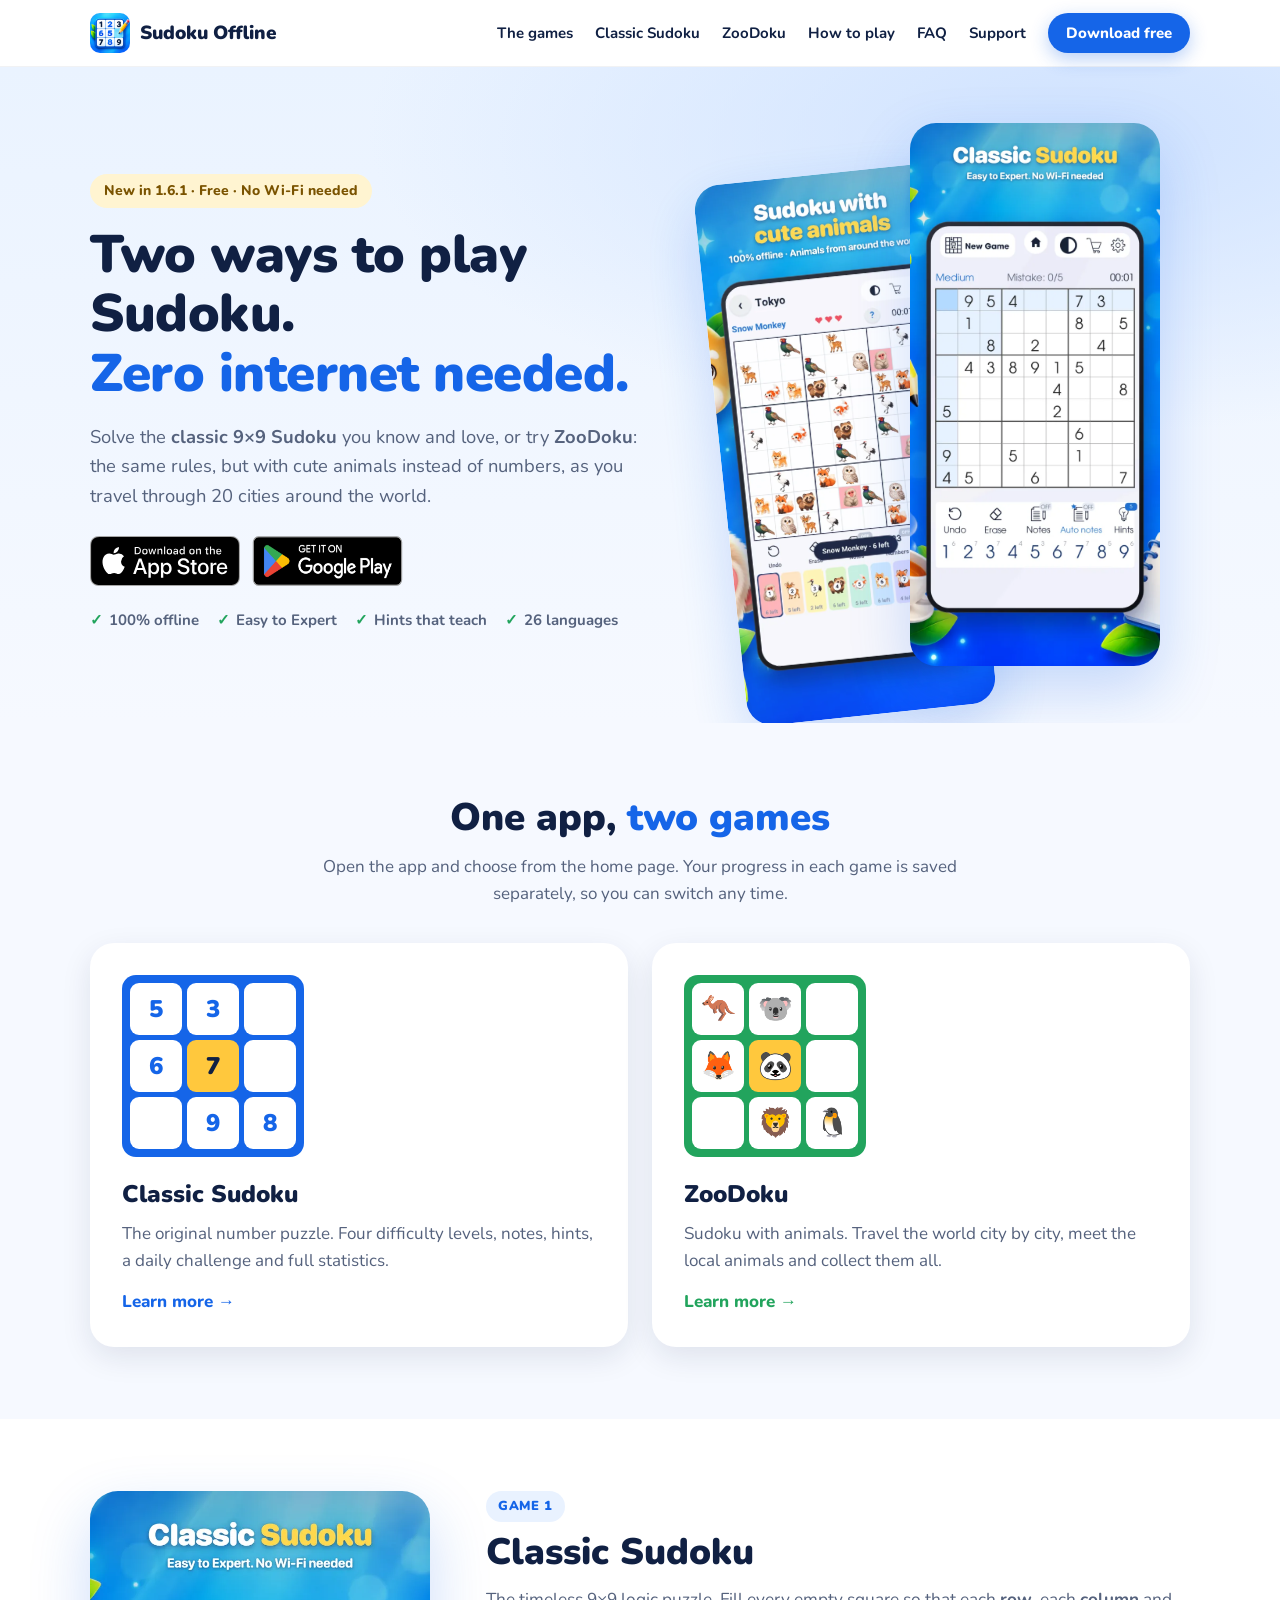
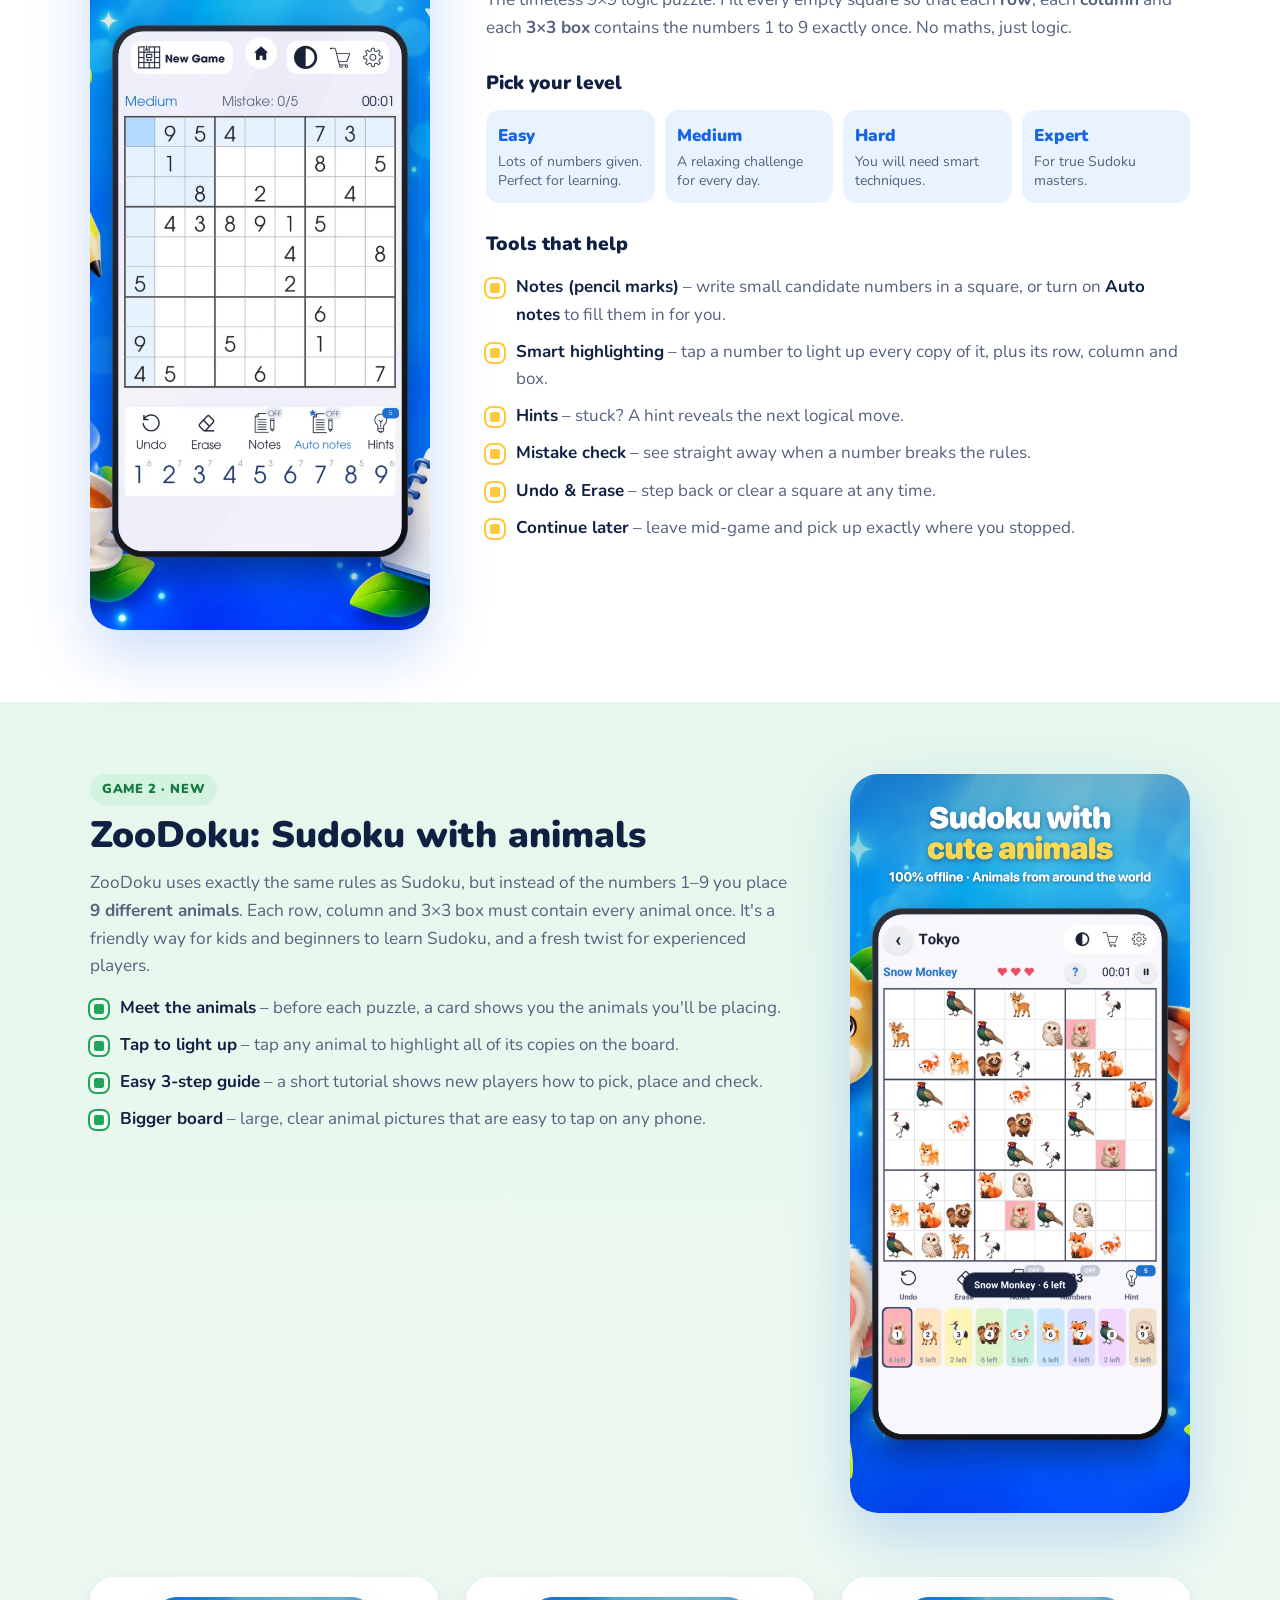
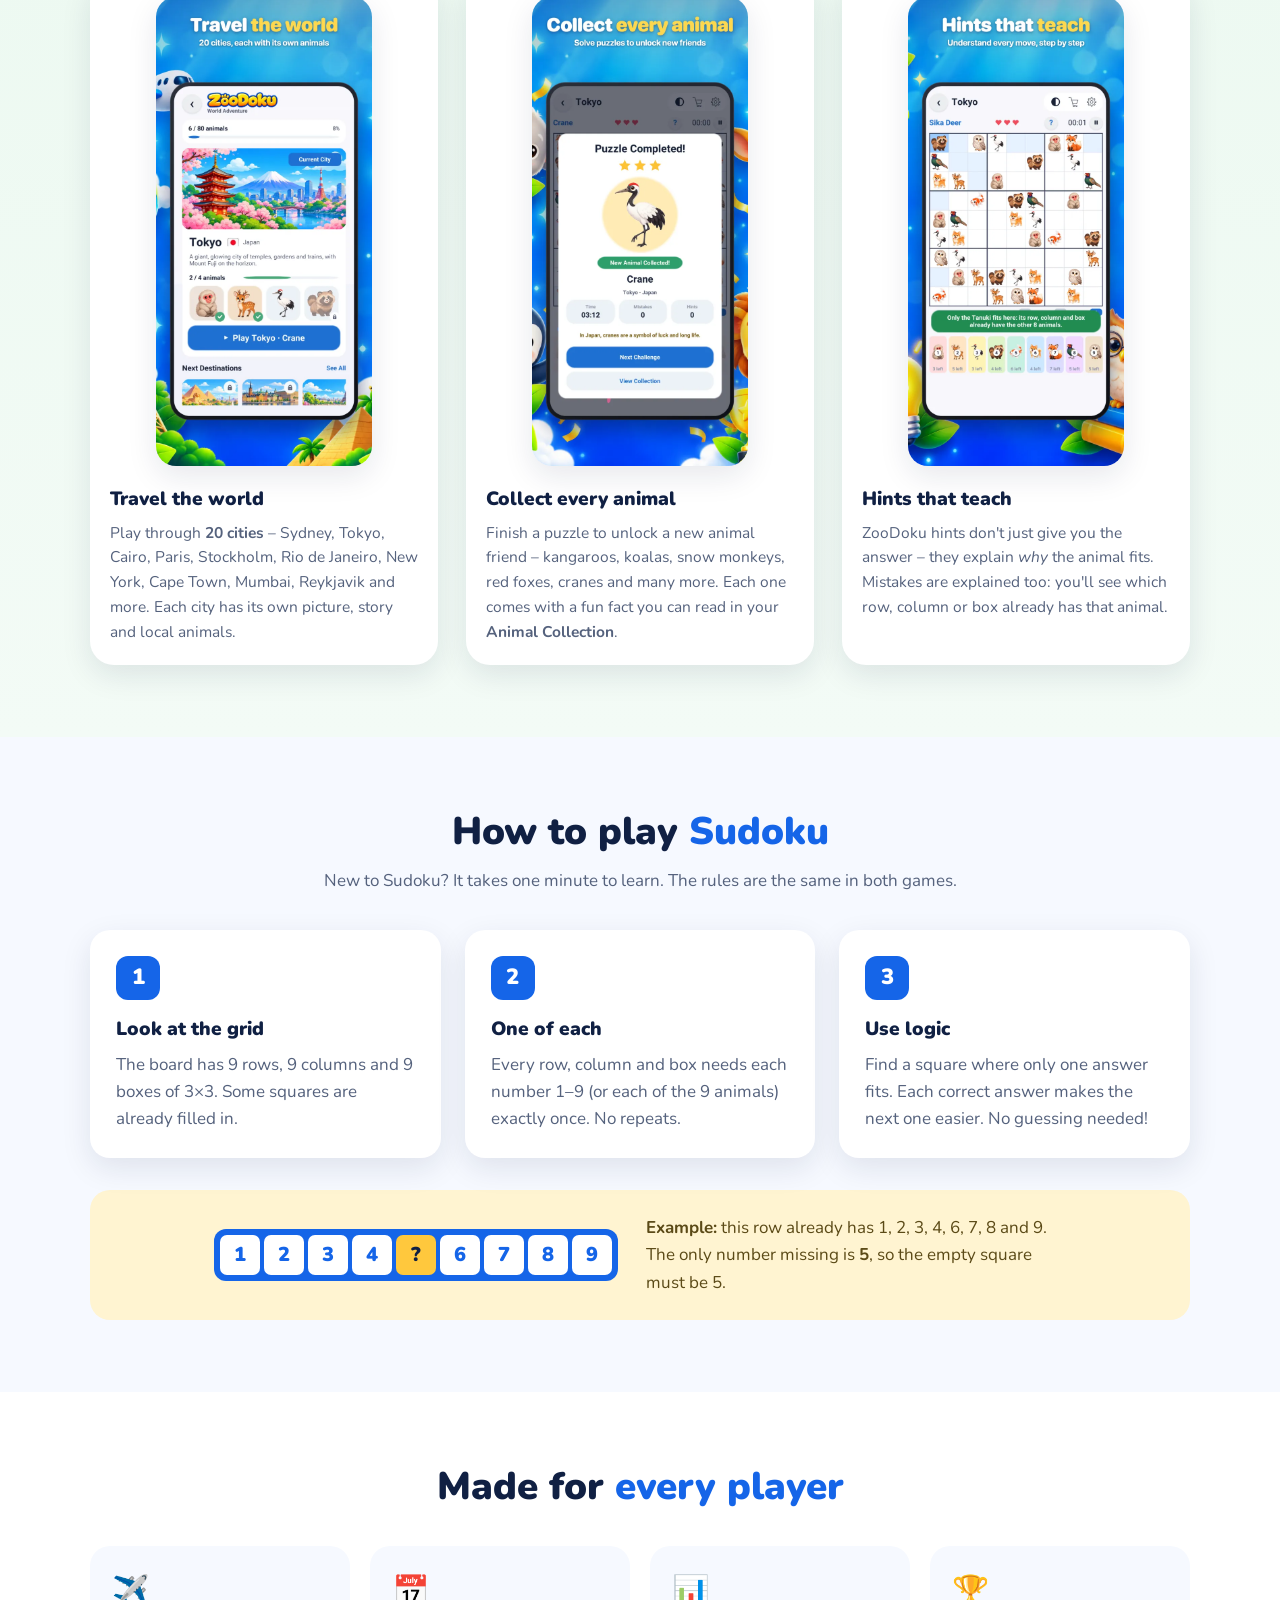
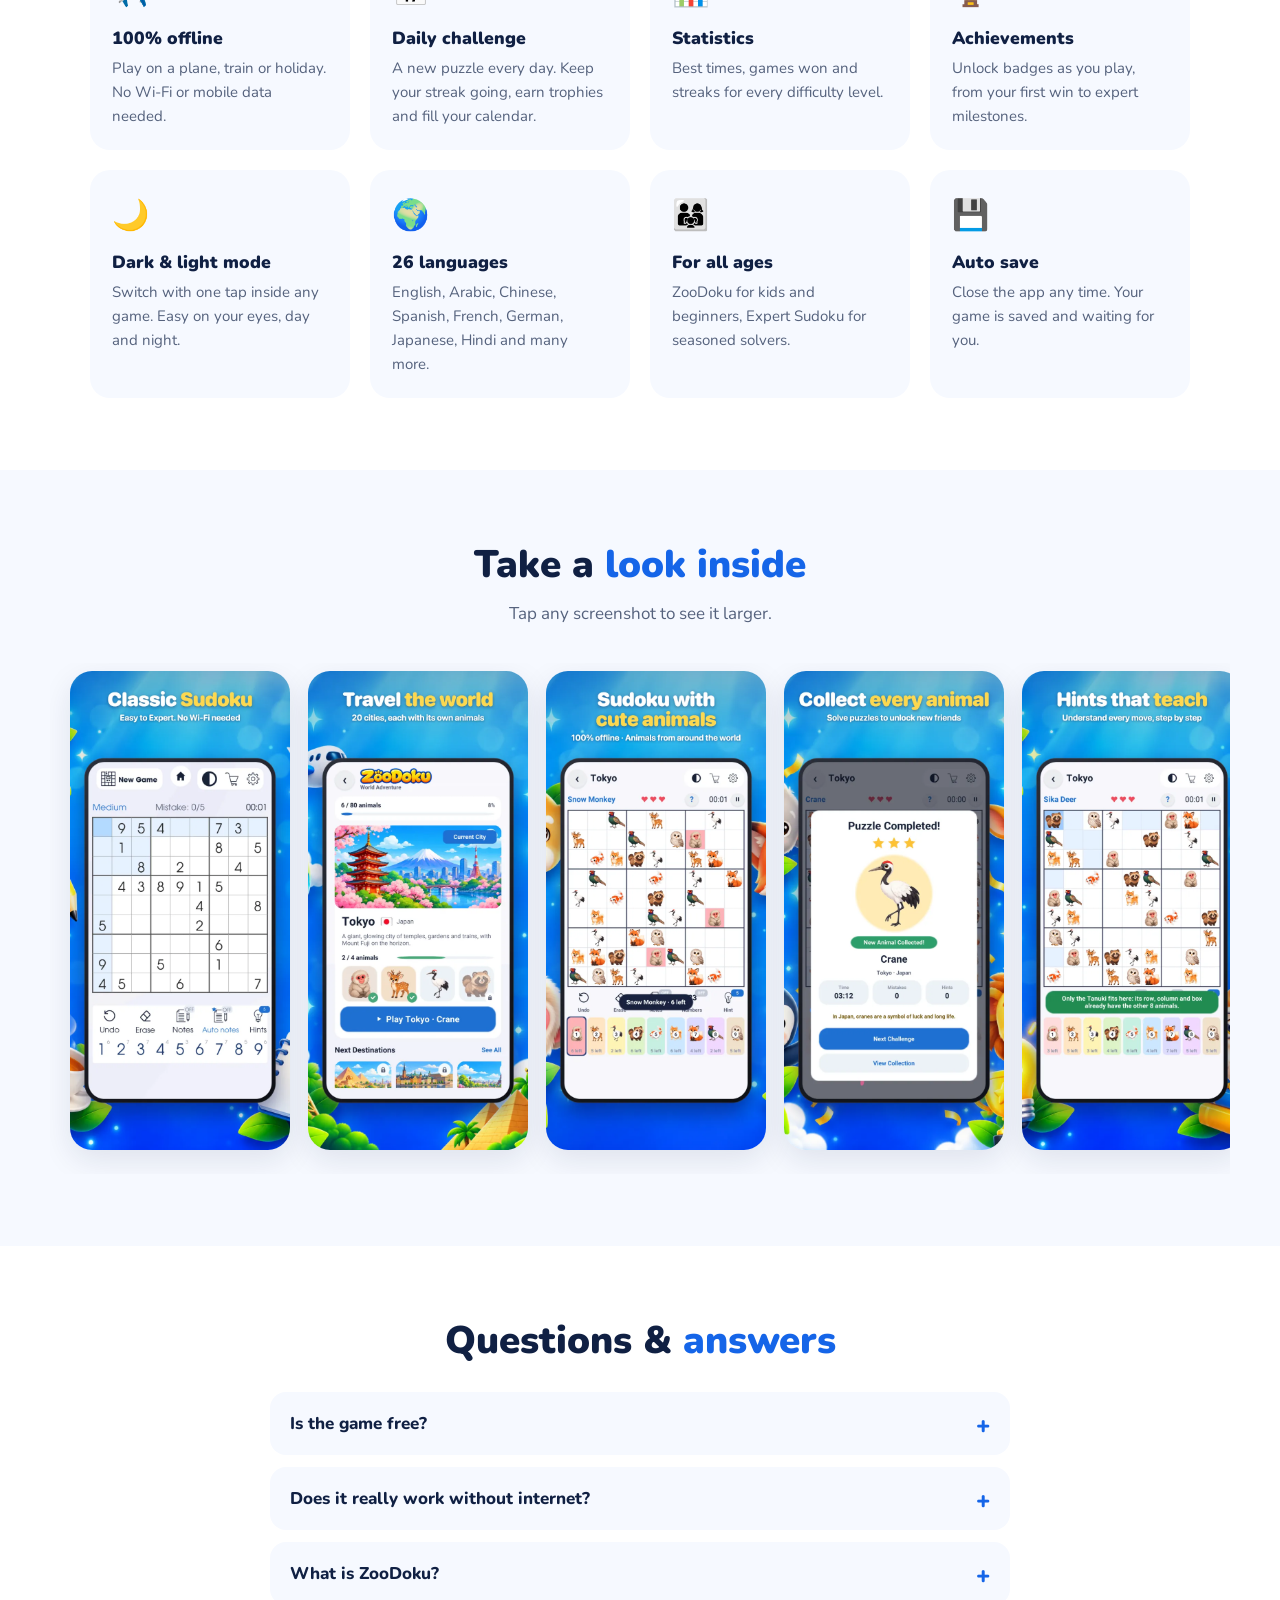
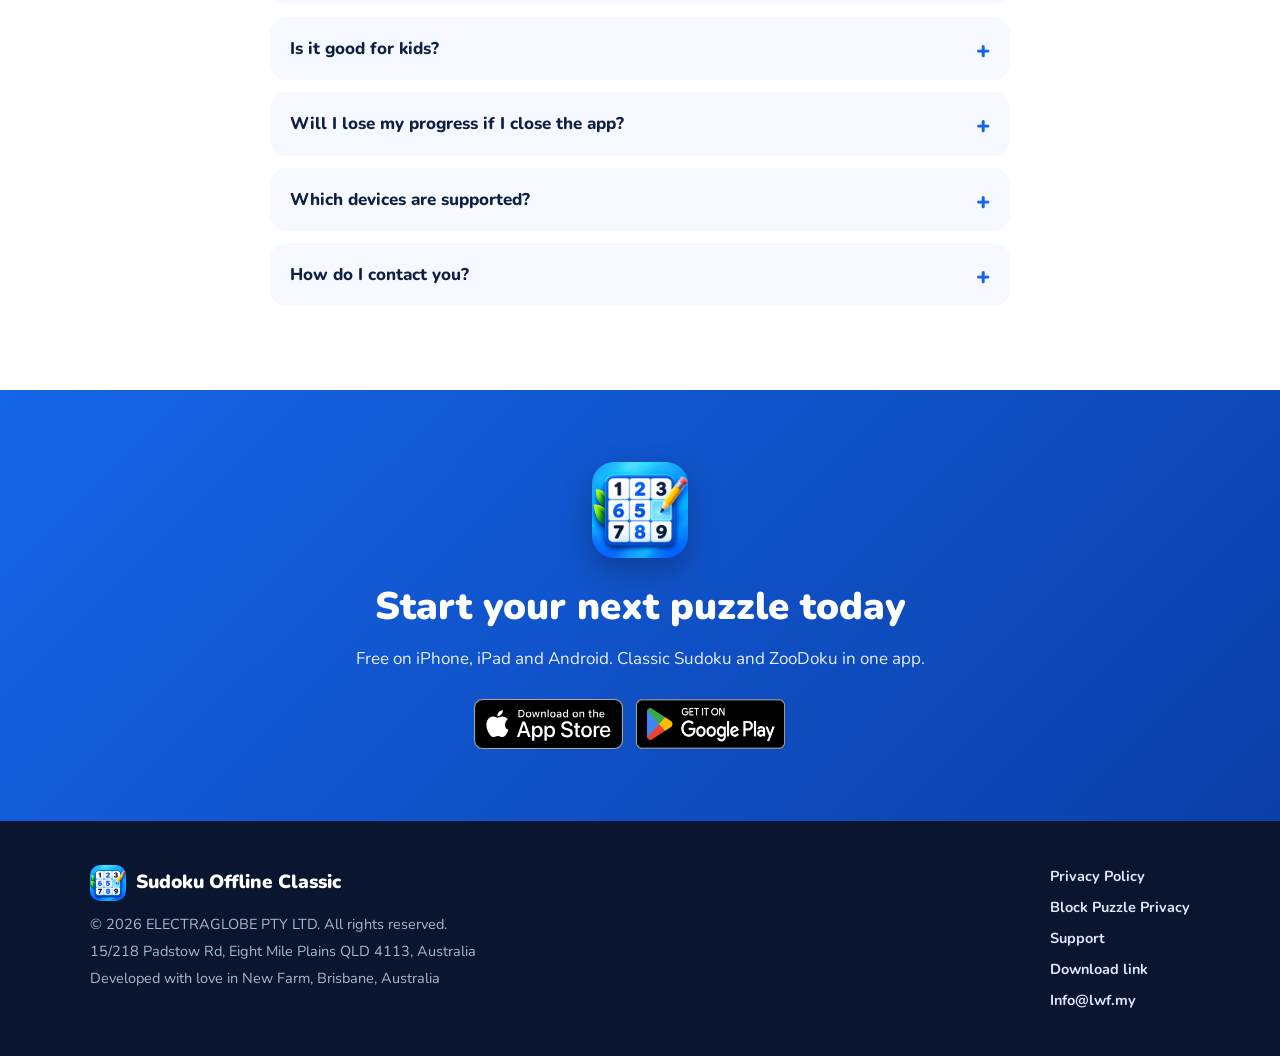
==== commit 2f1a8b40: "Add Block Puzzle: City Trip privacy policy page and footer links Co-Authored-By: Claude Opus 5.5 <no" ====
--- a/index.html
+++ b/index.html
@@ -276,6 +276,7 @@
       </div>
       <nav class="ftr__links" aria-label="Footer">
         <a href="privacy.html">Privacy Policy</a>
+        <a href="block-puzzle-privacy.html">Block Puzzle Privacy</a>
         <a href="support.html">Support</a>
         <a href="download.html">Download link</a>
         <a href="mailto:Info@lwf.my">Info@lwf.my</a>
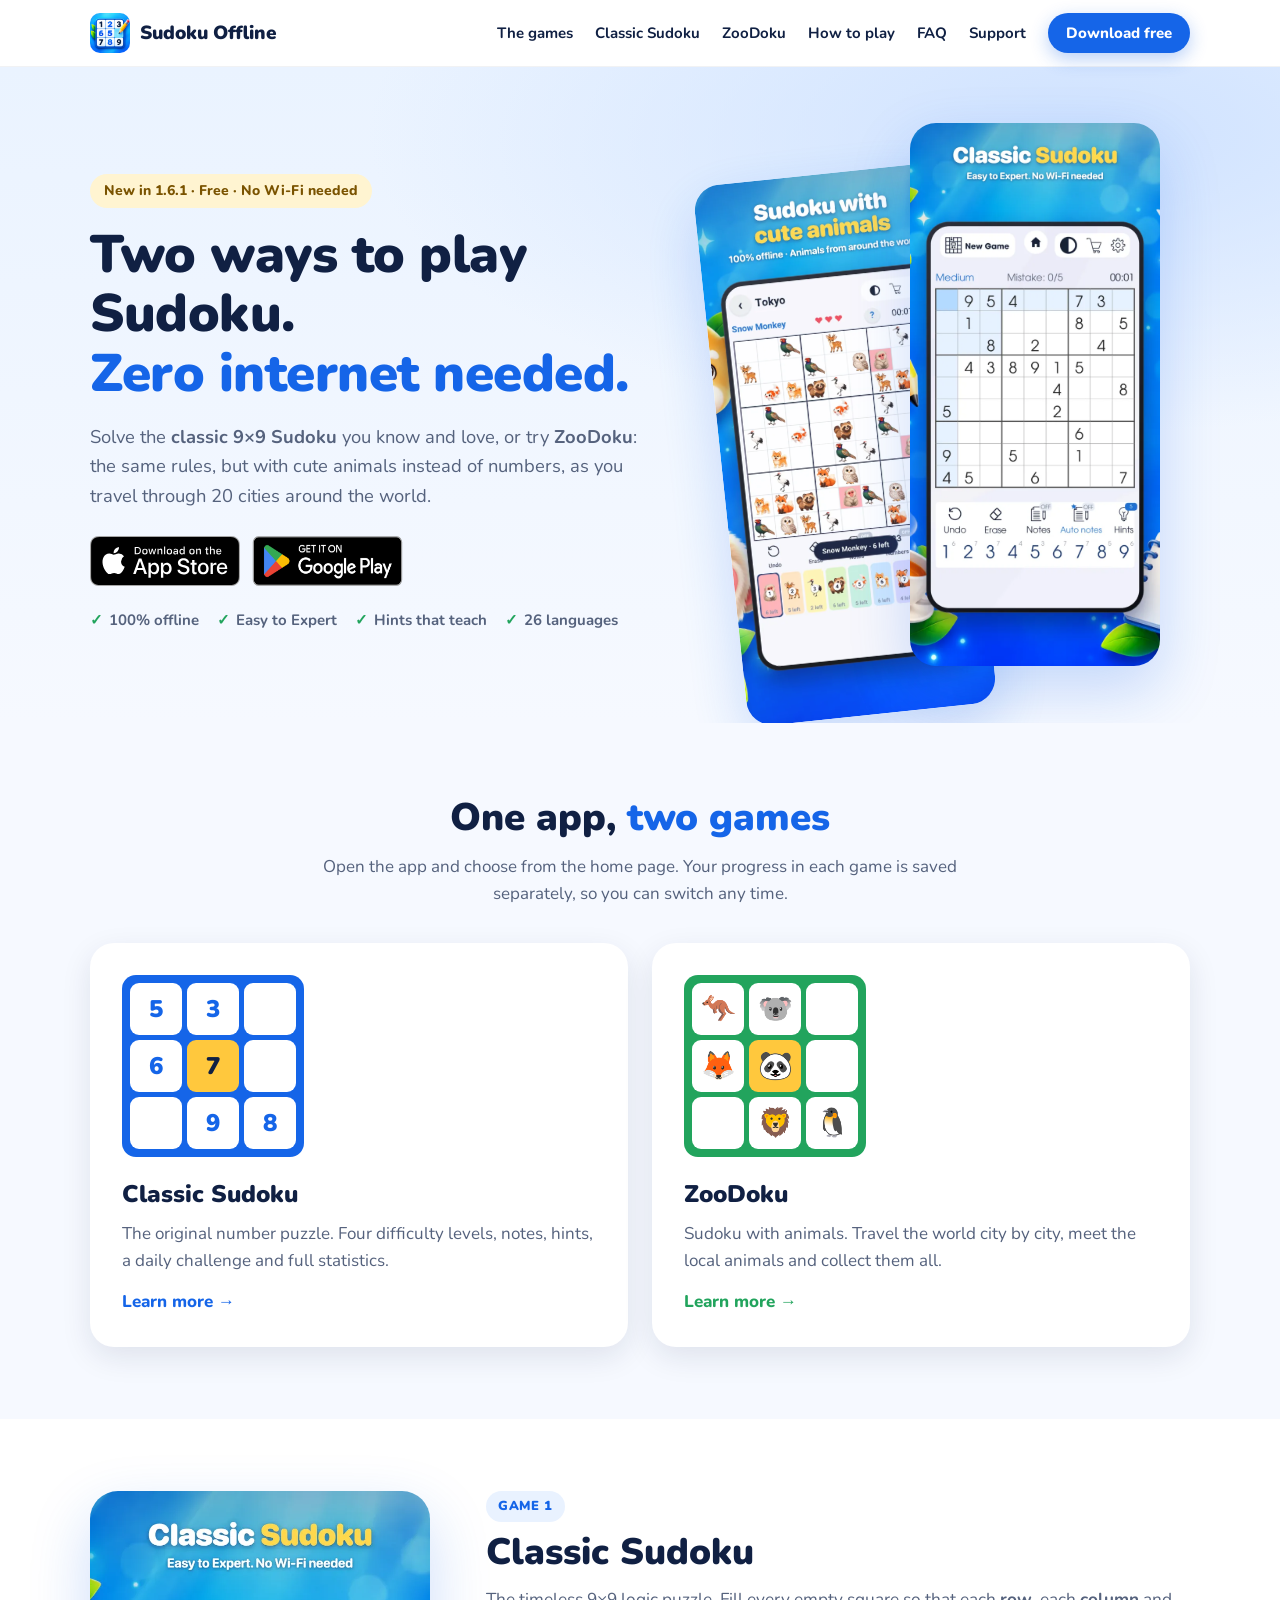
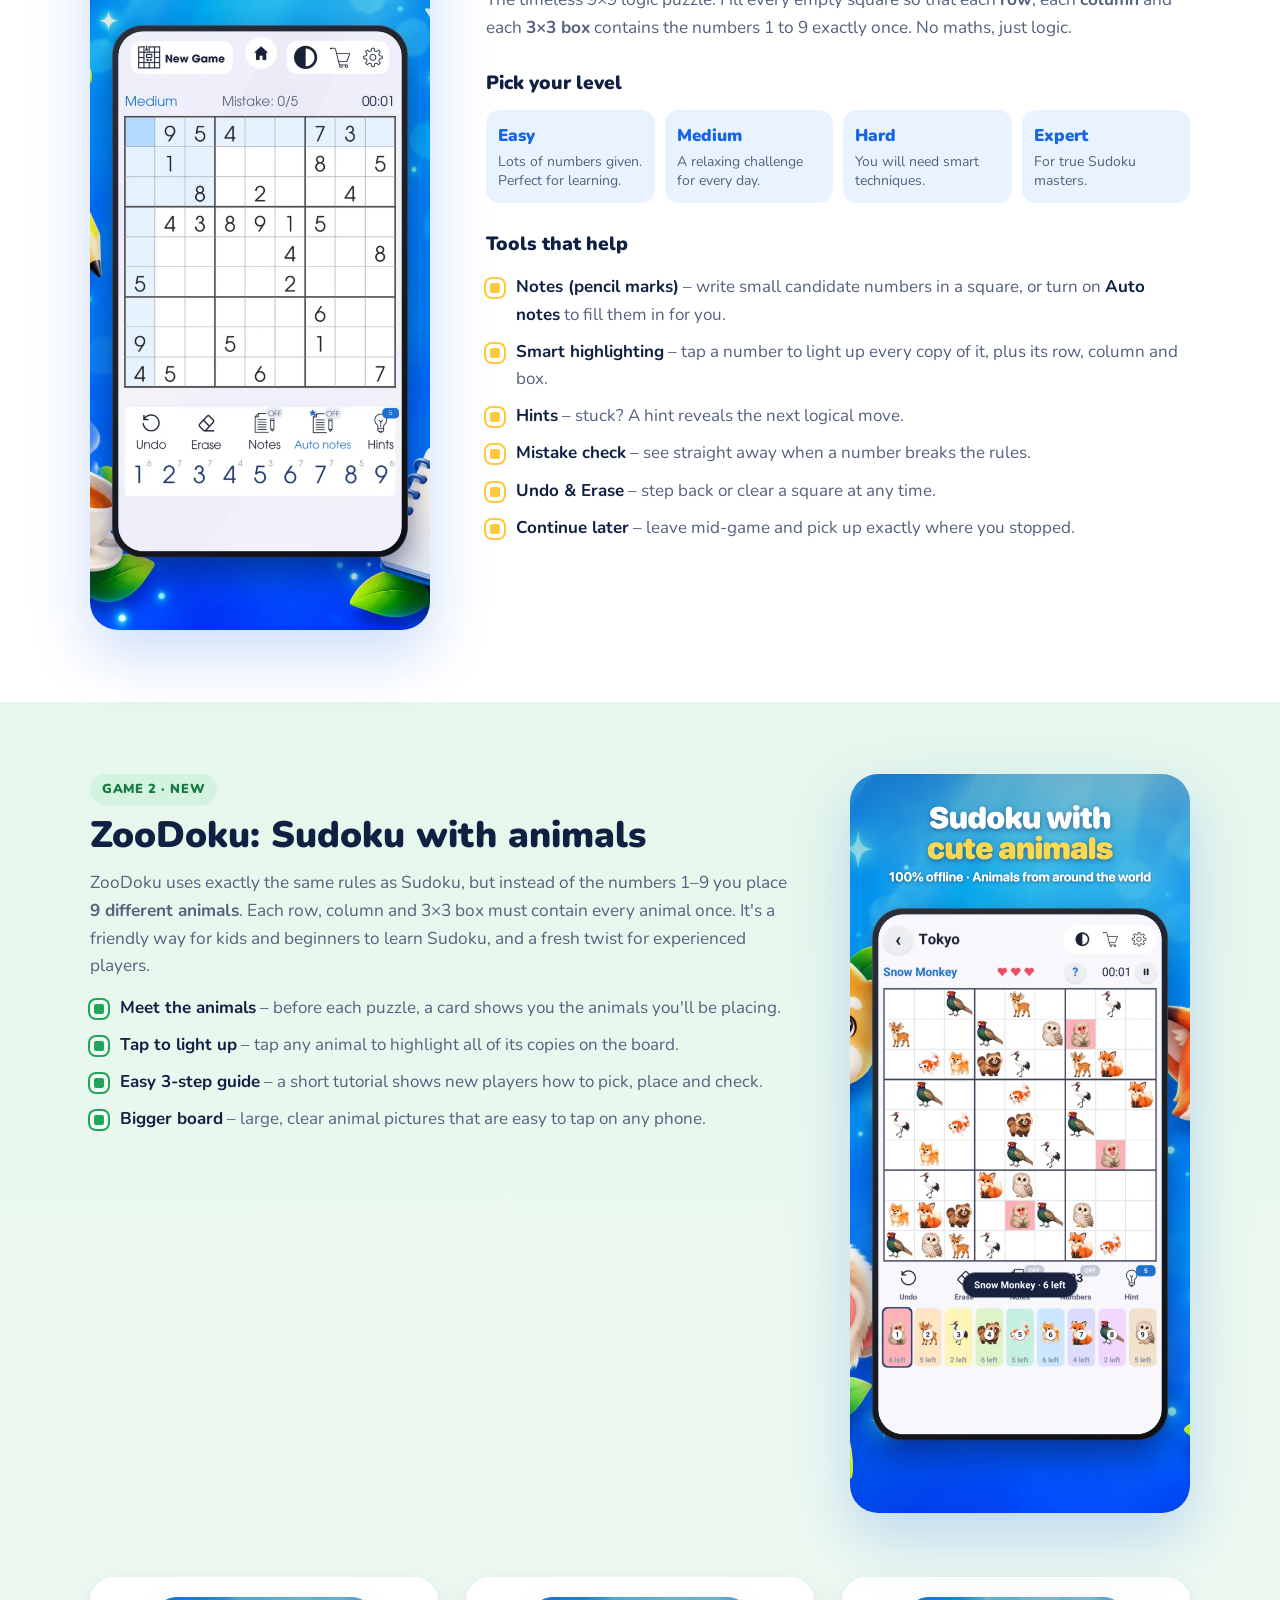
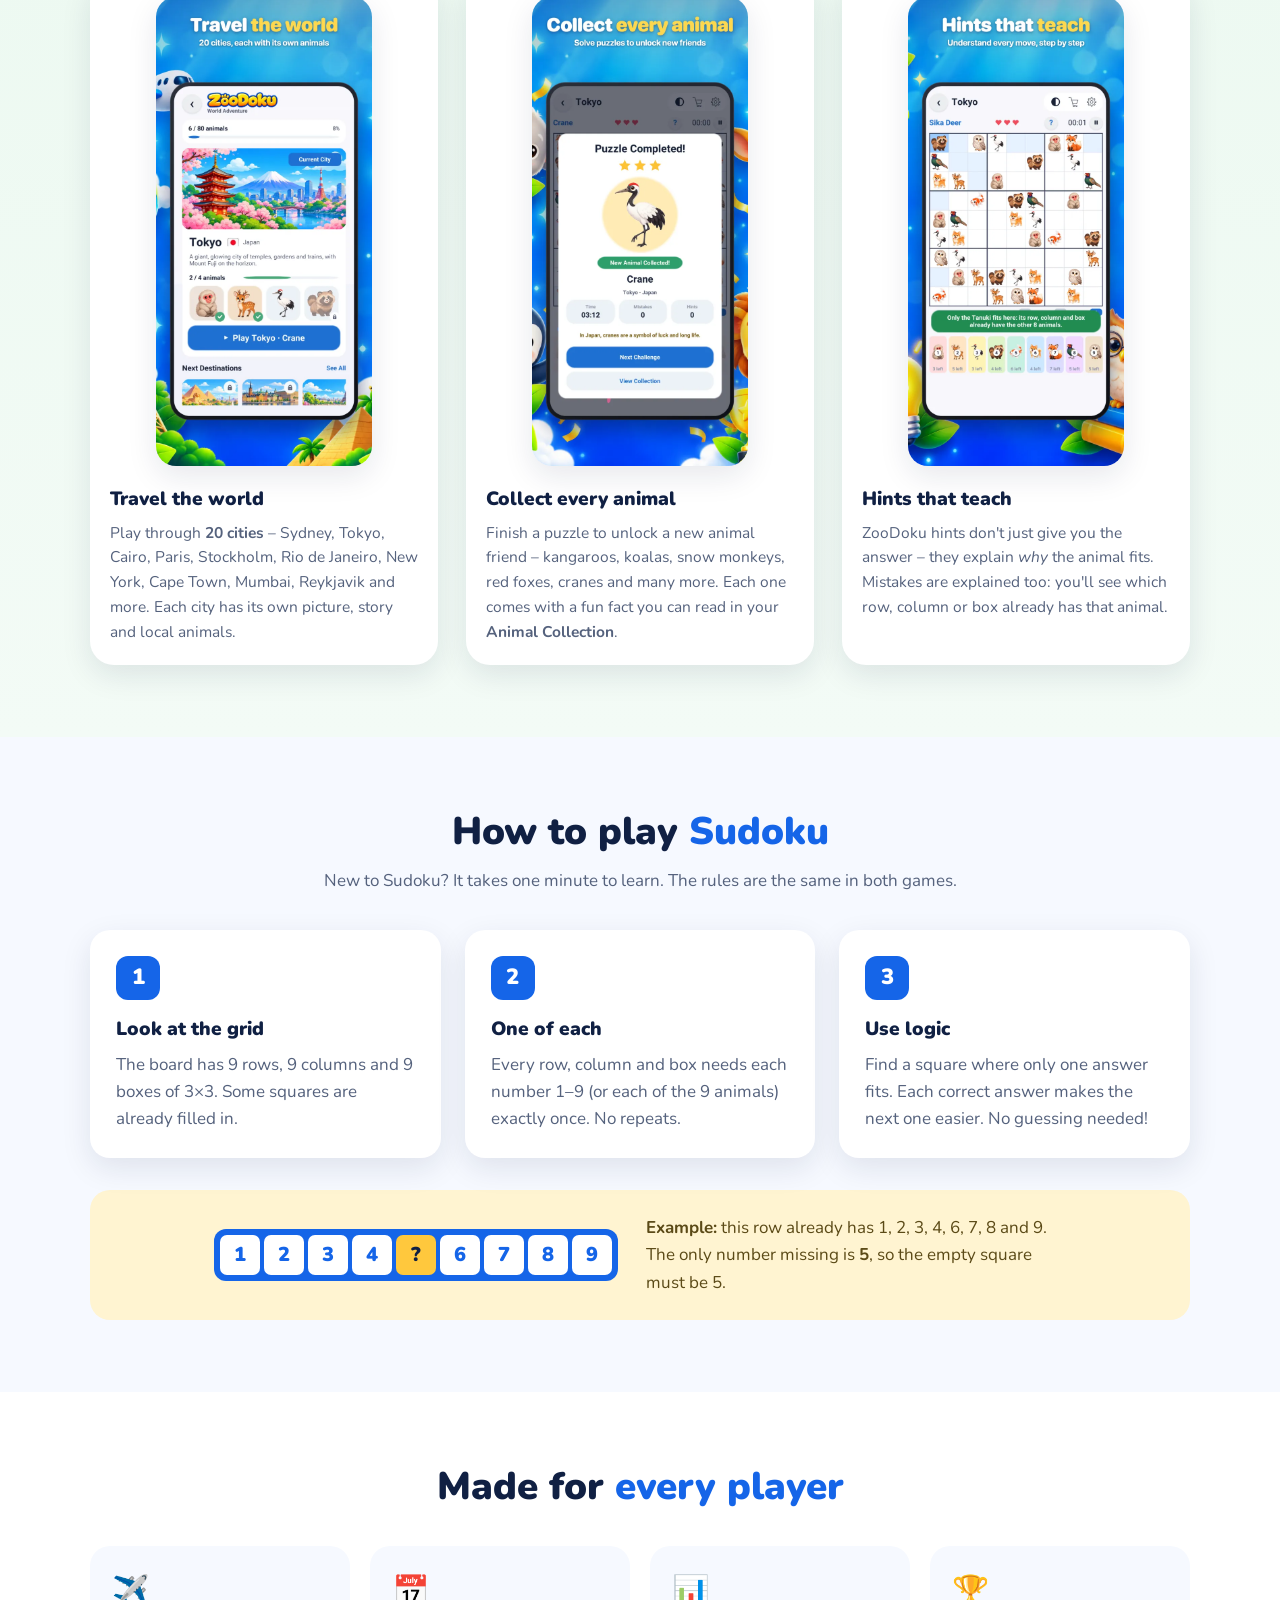
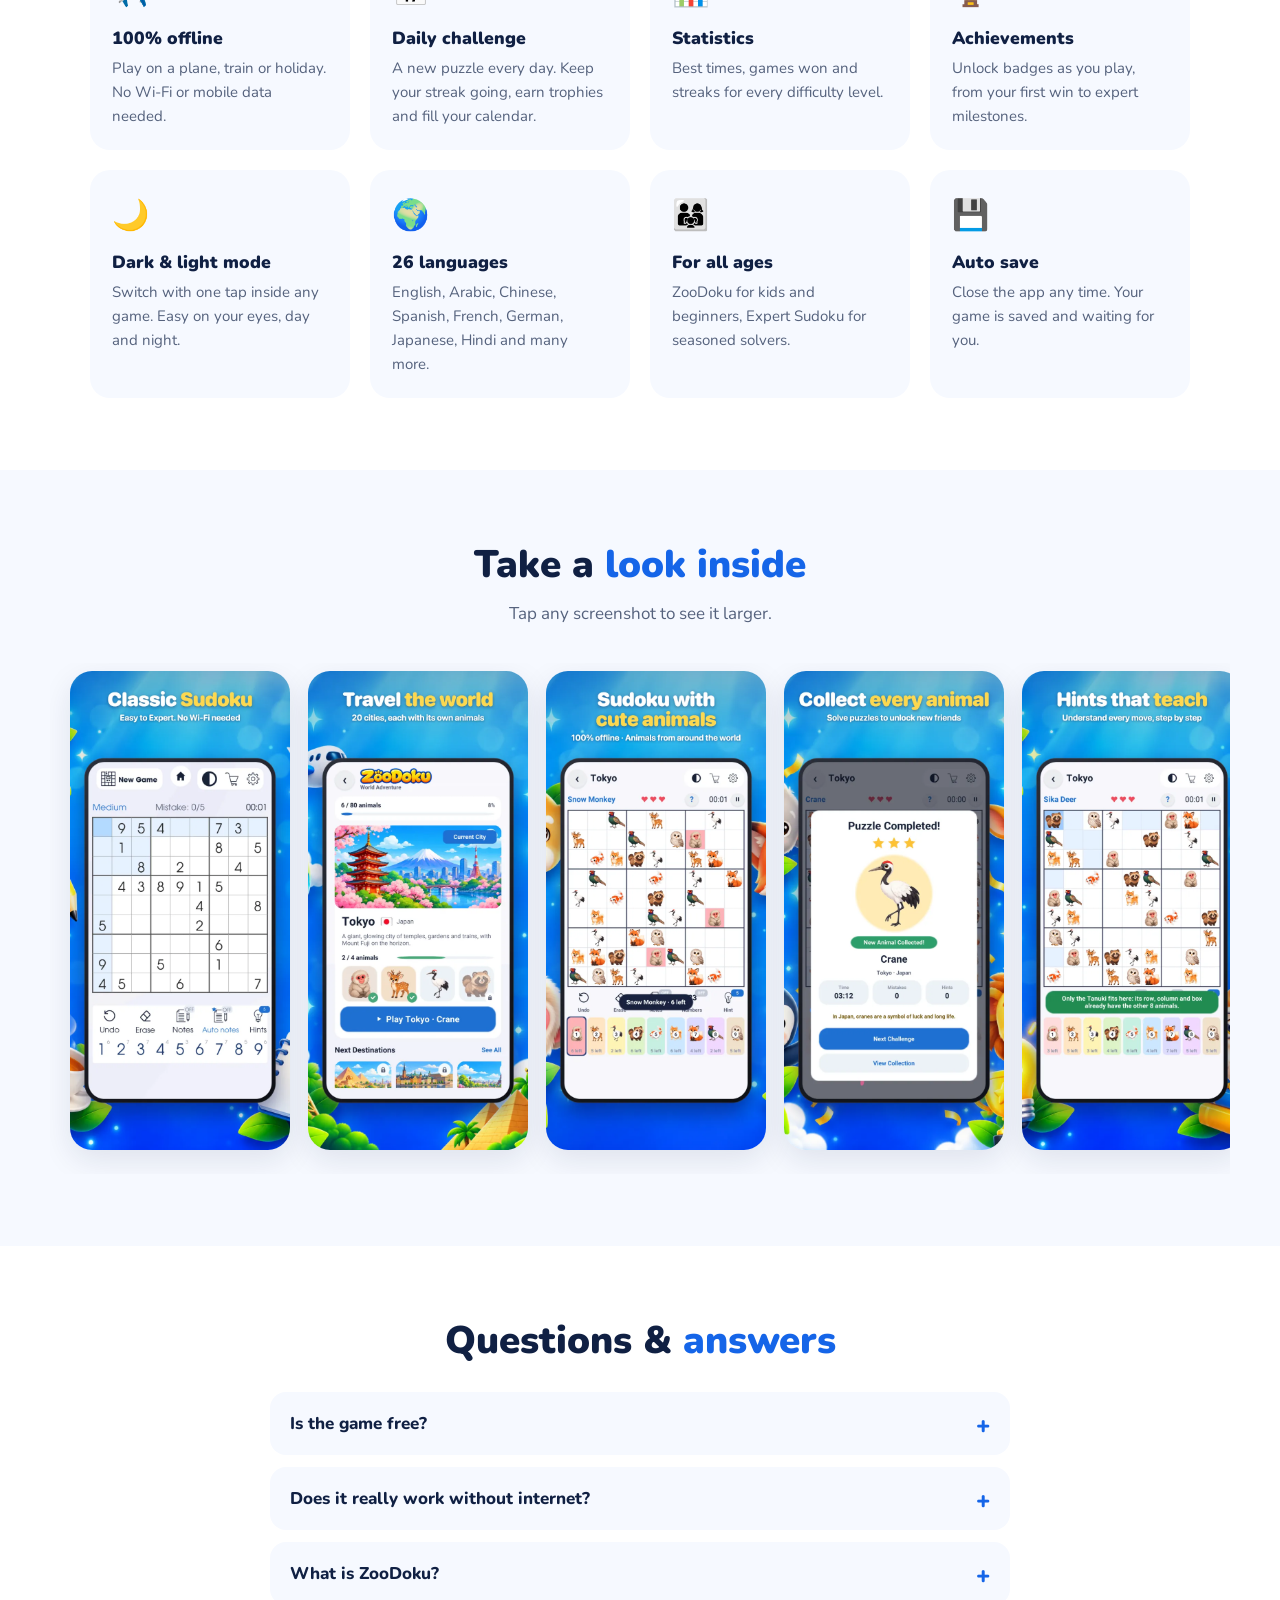
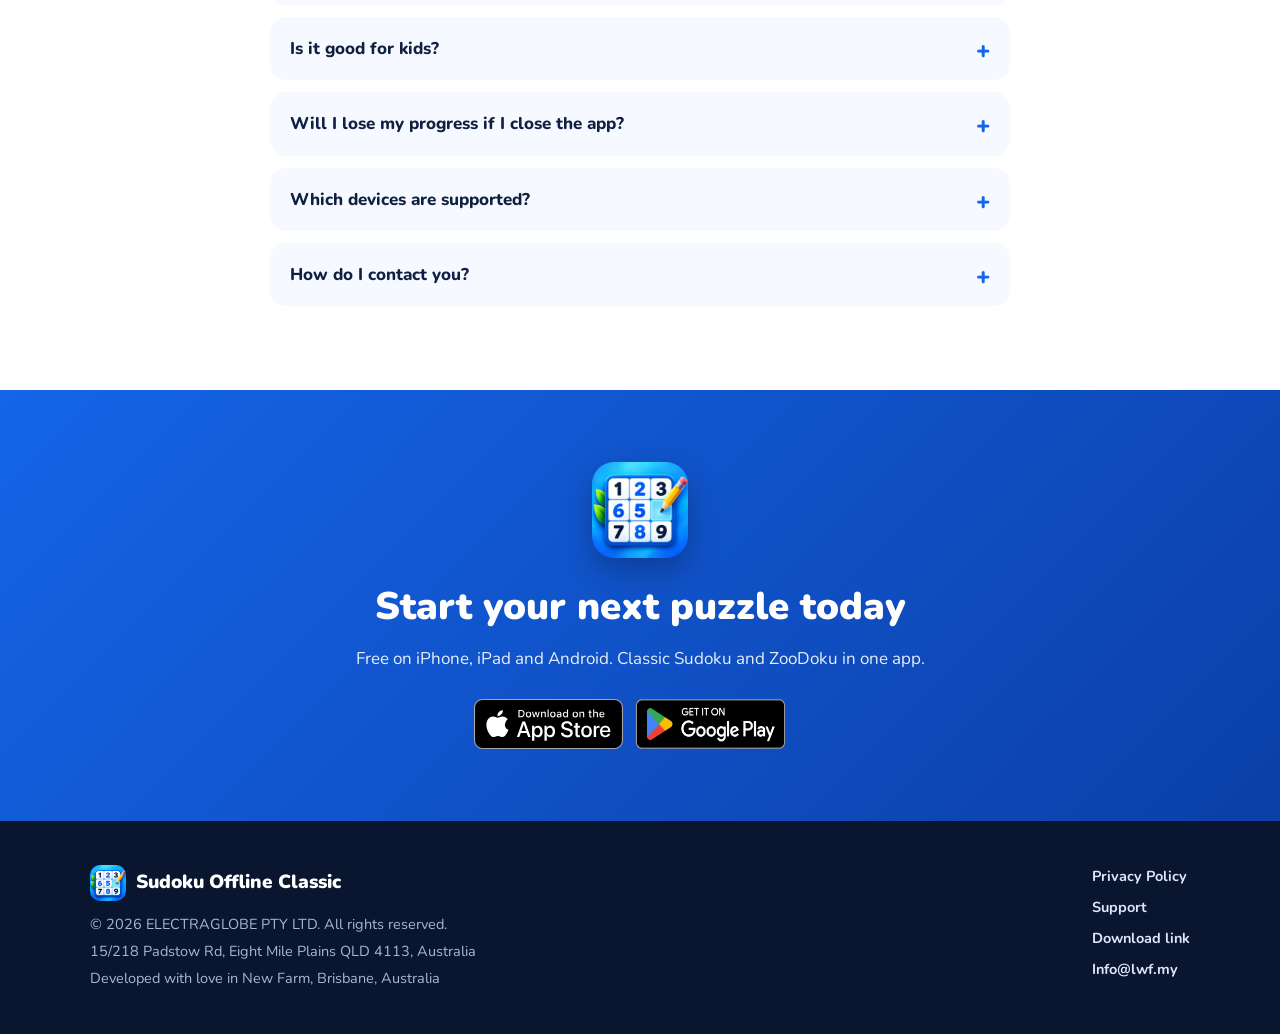
==== commit 6e5522ff: "Keep Sudoku pages unchanged; Block Puzzle privacy is a standalone page Co-Authored-By: Claude Opus 5" ====
--- a/index.html
+++ b/index.html
@@ -276,7 +276,6 @@
       </div>
       <nav class="ftr__links" aria-label="Footer">
         <a href="privacy.html">Privacy Policy</a>
-        <a href="block-puzzle-privacy.html">Block Puzzle Privacy</a>
         <a href="support.html">Support</a>
         <a href="download.html">Download link</a>
         <a href="mailto:Info@lwf.my">Info@lwf.my</a>
